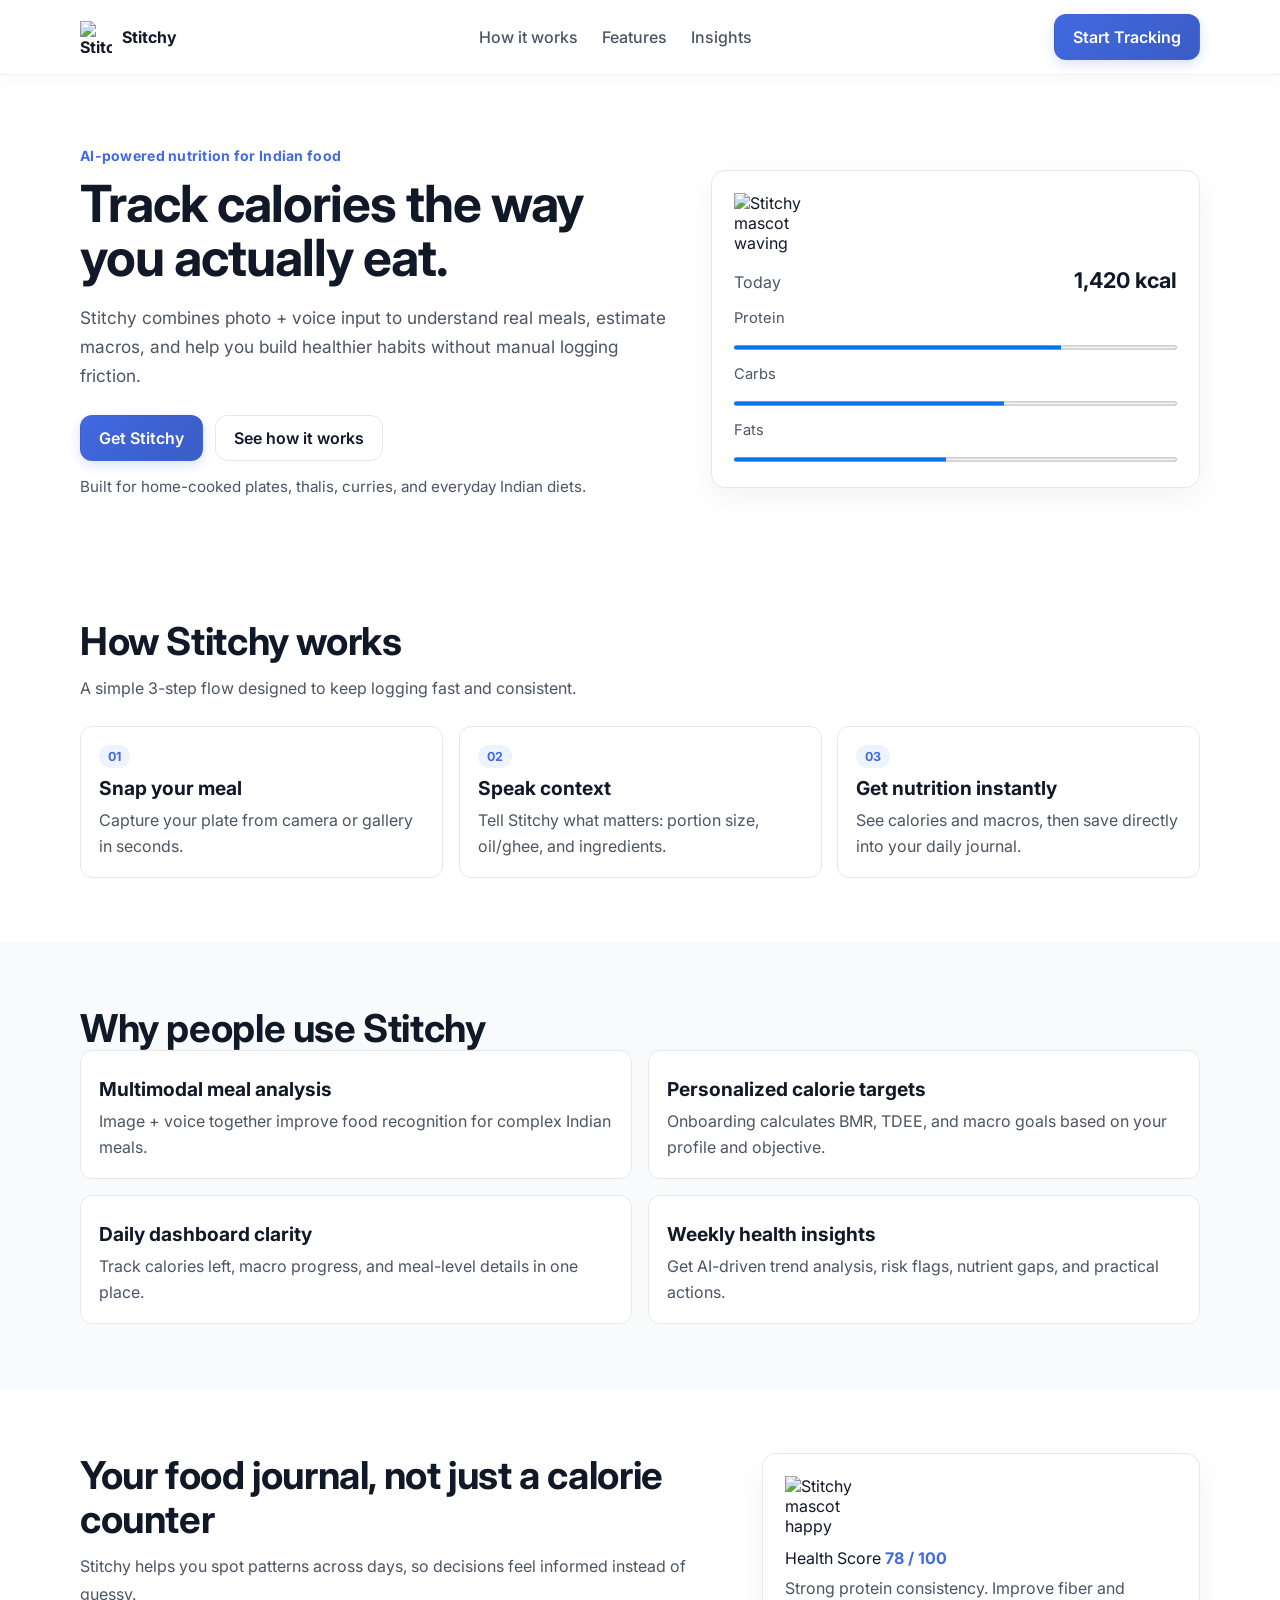
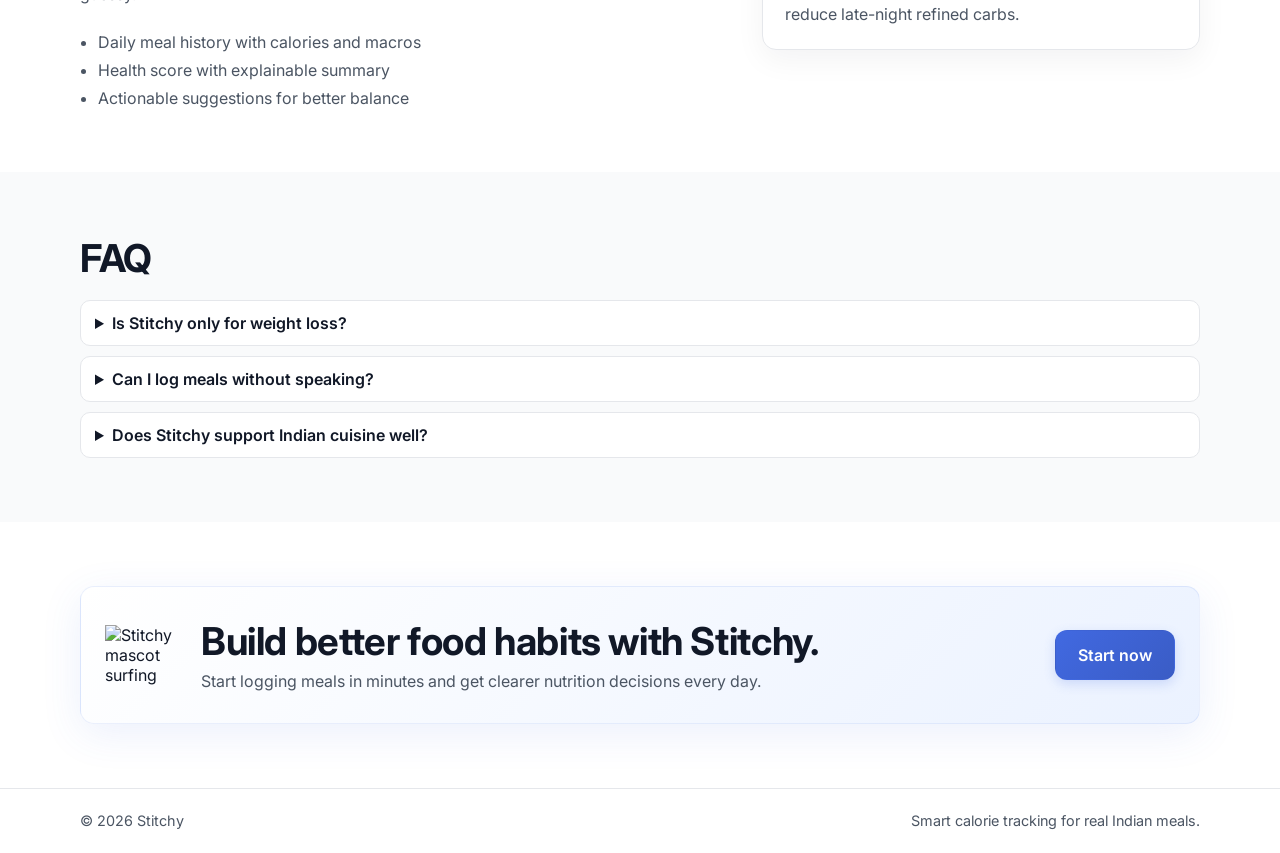
==== index.html @ 52e30eef "Landing page: initial stage" ====
<!doctype html>
<html lang="en">

<head>
  <meta charset="UTF-8" />
  <meta name="viewport" content="width=device-width, initial-scale=1.0" />
  <title>Stitchy — Smart Indian Calorie Tracker</title>
  <meta name="description"
    content="Stitchy helps you track Indian meals with AI. Snap, speak, and get instant nutrition insights with a friendly daily journal." />
  <link rel="preconnect" href="https://fonts.googleapis.com" />
  <link rel="preconnect" href="https://fonts.gstatic.com" crossorigin />
  <link href="https://fonts.googleapis.com/css2?family=Inter:wght@400;500;600;700;800&display=swap" rel="stylesheet" />
  <link rel="stylesheet" href="./styles.css" />
</head>

<body>
  <header class="site-header">
    <div class="container nav">
      <a class="brand" href="#top">
        <img src="../public/mascots/logo.svg" alt="Stitchy logo" />
        <span>Stitchy</span>
      </a>
      <nav class="nav-links">
        <a href="#how">How it works</a>
        <a href="#features">Features</a>
        <a href="#insights">Insights</a>
      </nav>
      <div class="header-actions">
        <a class="btn btn-primary header-btn" href="#cta">Start Tracking</a>
        <button class="menu-toggle" aria-label="Toggle navigation">
          <svg width="24" height="24" viewBox="0 0 24 24" fill="none" stroke="currentColor" stroke-width="2"
            stroke-linecap="round" stroke-linejoin="round">
            <line x1="3" y1="12" x2="21" y2="12"></line>
            <line x1="3" y1="6" x2="21" y2="6"></line>
            <line x1="3" y1="18" x2="21" y2="18"></line>
          </svg>
        </button>
      </div>
    </div>
  </header>

  <main id="top">
    <section class="hero reveal-on-scroll">
      <div class="container hero-grid">
        <div class="hero-copy">
          <p class="kicker">AI-powered nutrition for Indian food</p>
          <h1>Track calories the way you actually eat.</h1>
          <p class="hero-text">
            Stitchy combines photo + voice input to understand real meals, estimate macros, and help you build healthier
            habits without manual logging friction.
          </p>
          <div class="hero-actions">
            <a class="btn btn-primary" href="#cta">Get Stitchy</a>
            <a class="btn btn-secondary" href="#how">See how it works</a>
          </div>
          <p class="hero-subtext">Built for home-cooked plates, thalis, curries, and everyday Indian diets.</p>
        </div>
        <div class="hero-card">
          <img src="../public/mascots/waving.svg" alt="Stitchy mascot waving" class="mascot float-anim" />
          <div class="stat">
            <span>Today</span>
            <strong>1,420 kcal</strong>
          </div>
          <div class="bars">
            <div><label>Protein</label><progress value="74" max="100"></progress></div>
            <div><label>Carbs</label><progress value="61" max="100"></progress></div>
            <div><label>Fats</label><progress value="48" max="100"></progress></div>
          </div>
        </div>
      </div>
    </section>

    <section id="how" class="section reveal-on-scroll">
      <div class="container">
        <h2>How Stitchy works</h2>
        <p class="section-lead">A simple 3-step flow designed to keep logging fast and consistent.</p>
        <div class="grid-3">
          <article class="card reveal-on-scroll" style="transition-delay: 0.1s">
            <span class="step">01</span>
            <h3>Snap your meal</h3>
            <p>Capture your plate from camera or gallery in seconds.</p>
          </article>
          <article class="card reveal-on-scroll" style="transition-delay: 0.2s">
            <span class="step">02</span>
            <h3>Speak context</h3>
            <p>Tell Stitchy what matters: portion size, oil/ghee, and ingredients.</p>
          </article>
          <article class="card reveal-on-scroll" style="transition-delay: 0.3s">
            <span class="step">03</span>
            <h3>Get nutrition instantly</h3>
            <p>See calories and macros, then save directly into your daily journal.</p>
          </article>
        </div>
      </div>
    </section>

    <section id="features" class="section alt reveal-on-scroll">
      <div class="container">
        <h2>Why people use Stitchy</h2>
        <div class="feature-grid">
          <article class="feature reveal-on-scroll" style="transition-delay: 0.1s">
            <h3>Multimodal meal analysis</h3>
            <p>Image + voice together improve food recognition for complex Indian meals.</p>
          </article>
          <article class="feature reveal-on-scroll" style="transition-delay: 0.2s">
            <h3>Personalized calorie targets</h3>
            <p>Onboarding calculates BMR, TDEE, and macro goals based on your profile and objective.</p>
          </article>
          <article class="feature reveal-on-scroll" style="transition-delay: 0.3s">
            <h3>Daily dashboard clarity</h3>
            <p>Track calories left, macro progress, and meal-level details in one place.</p>
          </article>
          <article class="feature reveal-on-scroll" style="transition-delay: 0.4s">
            <h3>Weekly health insights</h3>
            <p>Get AI-driven trend analysis, risk flags, nutrient gaps, and practical actions.</p>
          </article>
        </div>
      </div>
    </section>

    <section id="insights" class="section reveal-on-scroll">
      <div class="container insight-wrap">
        <div>
          <h2>Your food journal, not just a calorie counter</h2>
          <p class="section-lead">
            Stitchy helps you spot patterns across days, so decisions feel informed instead of guessy.
          </p>
          <ul class="bullet-list">
            <li>Daily meal history with calories and macros</li>
            <li>Health score with explainable summary</li>
            <li>Actionable suggestions for better balance</li>
          </ul>
        </div>
        <div class="insight-card reveal-on-scroll" style="transition-delay: 0.2s">
          <img src="../public/mascots/happy.svg" alt="Stitchy mascot happy" class="float-anim" />
          <p class="score">Health Score <strong>78 / 100</strong></p>
          <p class="small">Strong protein consistency. Improve fiber and reduce late-night refined carbs.</p>
        </div>
      </div>
    </section>

    <section class="section alt faq reveal-on-scroll">
      <div class="container">
        <h2>FAQ</h2>
        <div class="faq-list">
          <details>
            <summary>Is Stitchy only for weight loss?</summary>
            <p>No. Stitchy supports lose, maintain, and gain goals with profile-based calorie and macro targets.</p>
          </details>
          <details>
            <summary>Can I log meals without speaking?</summary>
            <p>Yes. You can scan with image only, though voice context can improve estimate quality.</p>
          </details>
          <details>
            <summary>Does Stitchy support Indian cuisine well?</summary>
            <p>Yes. The nutrition analysis flow is optimized for Indian dishes, portions, and cooking context.</p>
          </details>
        </div>
      </div>
    </section>

    <section id="cta" class="section cta reveal-on-scroll">
      <div class="container cta-box">
        <img src="../public/mascots/surfing.svg" alt="Stitchy mascot surfing" class="float-anim" />
        <div>
          <h2>Build better food habits with Stitchy.</h2>
          <p>Start logging meals in minutes and get clearer nutrition decisions every day.</p>
        </div>
        <a class="btn btn-primary btn-lg" href="#">Start now</a>
      </div>
    </section>
  </main>

  <footer class="site-footer">
    <div class="container footer-row">
      <p>© <span id="year"></span> Stitchy</p>
      <p>Smart calorie tracking for real Indian meals.</p>
    </div>
  </footer>

  <script src="./script.js"></script>
</body>

</html>
---- styles.css ----
:root {
  --bg: #ffffff;
  --text: #111827;
  --text-muted: #4b5563;
  --border: #e5e7eb;
  --surface: #f9fafb;
  --accent: #4169e1;
  --accent-2: #7eb6e8;
  --radius: 14px;
  --shadow: 0 10px 30px rgba(17, 24, 39, 0.05);
  --shadow-hover: 0 20px 40px rgba(17, 24, 39, 0.12);
}

html {
  scroll-behavior: smooth;
}

* {
  box-sizing: border-box;
}

html,
body {
  margin: 0;
  padding: 0;
  font-family: "Inter", sans-serif;
  background: var(--bg);
  color: var(--text);
}

img {
  max-width: 100%;
  display: block;
}

a {
  color: inherit;
}

.container {
  width: min(1120px, 92vw);
  margin: 0 auto;
}

.site-header {
  position: sticky;
  top: 0;
  z-index: 10;
  background: rgba(255, 255, 255, 0.85);
  border-bottom: 1px solid rgba(229, 231, 235, 0.5);
  backdrop-filter: blur(12px);
  -webkit-backdrop-filter: blur(12px);
  box-shadow: 0 4px 20px rgba(0, 0, 0, 0.03);
}

.nav {
  min-height: 74px;
  display: flex;
  align-items: center;
  justify-content: space-between;
  gap: 20px;
}

.brand {
  display: inline-flex;
  align-items: center;
  gap: 10px;
  font-weight: 700;
  text-decoration: none;
}

.brand img {
  width: 32px;
  height: 32px;
}

.nav-links {
  display: flex;
  gap: 24px;
}

.header-actions {
  display: flex;
  align-items: center;
  gap: 12px;
}

.menu-toggle {
  display: none;
  background: none;
  border: none;
  cursor: pointer;
  color: var(--text);
  padding: 8px;
}

.nav-links a {
  text-decoration: none;
  color: var(--text-muted);
  font-weight: 500;
  transition: color 0.2s ease;
  position: relative;
}

.nav-links a::after {
  content: '';
  position: absolute;
  width: 0;
  height: 2px;
  bottom: -4px;
  left: 0;
  background-color: var(--accent);
  transition: width 0.3s ease;
}

.nav-links a:hover {
  color: var(--accent);
}

.nav-links a:hover::after {
  width: 100%;
}

.btn {
  border: 1px solid transparent;
  border-radius: 12px;
  text-decoration: none;
  font-weight: 600;
  display: inline-flex;
  align-items: center;
  justify-content: center;
  gap: 8px;
  transition: all 0.3s cubic-bezier(0.4, 0, 0.2, 1);
}

.btn:hover {
  transform: translateY(-2px) scale(1.02);
}

.btn:active {
  transform: translateY(0) scale(0.98);
}

.btn-primary {
  background: linear-gradient(135deg, #4169e1 0%, #3a5cc5 100%);
  color: #fff;
  padding: 12px 18px;
  box-shadow: 0 4px 12px rgba(65, 105, 225, 0.2);
}

.btn-primary:hover {
  box-shadow: 0 8px 20px rgba(65, 105, 225, 0.4);
}

.btn-secondary {
  border-color: var(--border);
  color: var(--text);
  padding: 12px 18px;
  background: #fff;
}

.btn-secondary:hover {
  border-color: var(--accent-2);
  color: var(--accent);
  box-shadow: 0 4px 12px rgba(0, 0, 0, 0.05);
}

.btn-lg {
  padding: 14px 22px;
}

.hero {
  padding: 72px 0 44px;
}

.hero-grid {
  display: grid;
  grid-template-columns: 1.1fr 0.9fr;
  gap: 34px;
  align-items: center;
}

.kicker {
  margin: 0 0 12px;
  color: var(--accent);
  font-weight: 700;
  letter-spacing: 0.02em;
  font-size: 14px;
}

h1 {
  margin: 0;
  font-size: clamp(2.2rem, 4vw, 3.8rem);
  line-height: 1.06;
  letter-spacing: -0.02em;
}

.hero-text {
  font-size: 1.08rem;
  line-height: 1.7;
  color: var(--text-muted);
  margin: 18px 0 24px;
  max-width: 62ch;
}

.hero-actions {
  display: flex;
  flex-wrap: wrap;
  gap: 12px;
}

.hero-subtext {
  margin-top: 16px;
  color: var(--text-muted);
  font-size: 0.95rem;
}

.hero-card,
.insight-card {
  border: 1px solid var(--border);
  border-radius: var(--radius);
  padding: 22px;
  box-shadow: var(--shadow);
  background: #fff;
  transition: transform 0.4s cubic-bezier(0.16, 1, 0.3, 1), box-shadow 0.4s cubic-bezier(0.16, 1, 0.3, 1);
}

.hero-card:hover,
.insight-card:hover {
  transform: translateY(-6px);
  box-shadow: var(--shadow-hover);
}

.hero-card .mascot {
  width: 88px;
  margin-bottom: 14px;
}

.stat {
  display: flex;
  align-items: baseline;
  justify-content: space-between;
  margin-bottom: 16px;
}

.stat span {
  color: var(--text-muted);
}

.stat strong {
  font-size: 1.35rem;
}

.bars {
  display: grid;
  gap: 12px;
}

.bars label {
  display: block;
  margin-bottom: 6px;
  font-size: 0.92rem;
  color: var(--text-muted);
}

progress {
  width: 100%;
  height: 9px;
}

.section {
  padding: 64px 0;
}

.alt {
  background: var(--surface);
}

h2 {
  margin: 0;
  font-size: clamp(1.7rem, 3vw, 2.6rem);
  line-height: 1.15;
  letter-spacing: -0.01em;
}

h3 {
  margin-top: 8px;
  margin-bottom: 8px;
  font-size: 1.2rem;
}

.section-lead {
  color: var(--text-muted);
  margin-top: 12px;
  margin-bottom: 24px;
  max-width: 65ch;
  line-height: 1.7;
}

.grid-3,
.feature-grid {
  display: grid;
  grid-template-columns: repeat(3, minmax(0, 1fr));
  gap: 16px;
}

.card,
.feature {
  background: #fff;
  border: 1px solid var(--border);
  border-radius: 12px;
  padding: 18px;
  transition: transform 0.4s cubic-bezier(0.16, 1, 0.3, 1), box-shadow 0.4s cubic-bezier(0.16, 1, 0.3, 1);
}

.card:hover,
.feature:hover {
  transform: translateY(-6px);
  box-shadow: var(--shadow-hover);
  border-color: rgba(65, 105, 225, 0.2);
}

.step {
  display: inline-flex;
  font-size: 0.78rem;
  font-weight: 700;
  color: var(--accent);
  background: #eef4ff;
  border-radius: 999px;
  padding: 4px 9px;
}

.card p,
.feature p {
  margin: 0;
  color: var(--text-muted);
  line-height: 1.6;
}

.feature-grid {
  grid-template-columns: repeat(2, minmax(0, 1fr));
}

.insight-wrap {
  display: grid;
  grid-template-columns: 1.2fr 0.8fr;
  gap: 24px;
  align-items: start;
}

.bullet-list {
  margin: 0;
  padding-left: 18px;
  display: grid;
  gap: 8px;
  color: var(--text-muted);
}

.insight-card img {
  width: 84px;
}

.score {
  font-size: 1rem;
  margin: 12px 0 8px;
}

.score strong {
  color: var(--accent);
}

.small {
  color: var(--text-muted);
  line-height: 1.6;
  margin: 0;
}

.faq-list {
  margin-top: 20px;
  display: grid;
  gap: 10px;
}

details {
  border: 1px solid var(--border);
  border-radius: 10px;
  background: #fff;
  padding: 12px 14px;
}

summary {
  cursor: pointer;
  font-weight: 600;
}

details p {
  color: var(--text-muted);
  margin: 10px 0 4px;
}

.cta-box {
  border: 1px solid rgba(65, 105, 225, 0.1);
  border-radius: var(--radius);
  background: linear-gradient(135deg, #ffffff 0%, #ebf2ff 100%);
  display: grid;
  grid-template-columns: auto 1fr auto;
  align-items: center;
  gap: 20px;
  padding: 32px 24px;
  box-shadow: 0 10px 40px rgba(65, 105, 225, 0.1);
}

.cta-box img {
  width: 76px;
}

.cta-box p {
  color: var(--text-muted);
  margin-top: 8px;
  margin-bottom: 0;
}

.site-footer {
  border-top: 1px solid var(--border);
}

.footer-row {
  min-height: 64px;
  display: flex;
  justify-content: space-between;
  align-items: center;
  gap: 10px;
  color: var(--text-muted);
  font-size: 0.9rem;
}

@media (max-width: 940px) {

  .hero-grid,
  .insight-wrap,
  .cta-box {
    grid-template-columns: 1fr;
  }

  .feature-grid,
  .grid-3 {
    grid-template-columns: 1fr;
  }

  .nav-links {
    display: none;
  }
}

/* --- ANIMATIONS AND REVEALS --- */

.reveal-on-scroll {
  opacity: 0;
  transform: translateY(30px);
  transition: opacity 0.8s cubic-bezier(0.16, 1, 0.3, 1), transform 0.8s cubic-bezier(0.16, 1, 0.3, 1);
  will-change: opacity, transform;
}

.reveal-on-scroll.animate {
  opacity: 1;
  transform: translateY(0);
}

.float-anim {
  animation: float 4s ease-in-out infinite;
}

@keyframes float {
  0% {
    transform: translateY(0px);
  }

  50% {
    transform: translateY(-10px);
  }

  100% {
    transform: translateY(0px);
  }
}

/* Progress bar animation fallback if not using JS */
progress {
  transition: width 1s ease-in-out;
}
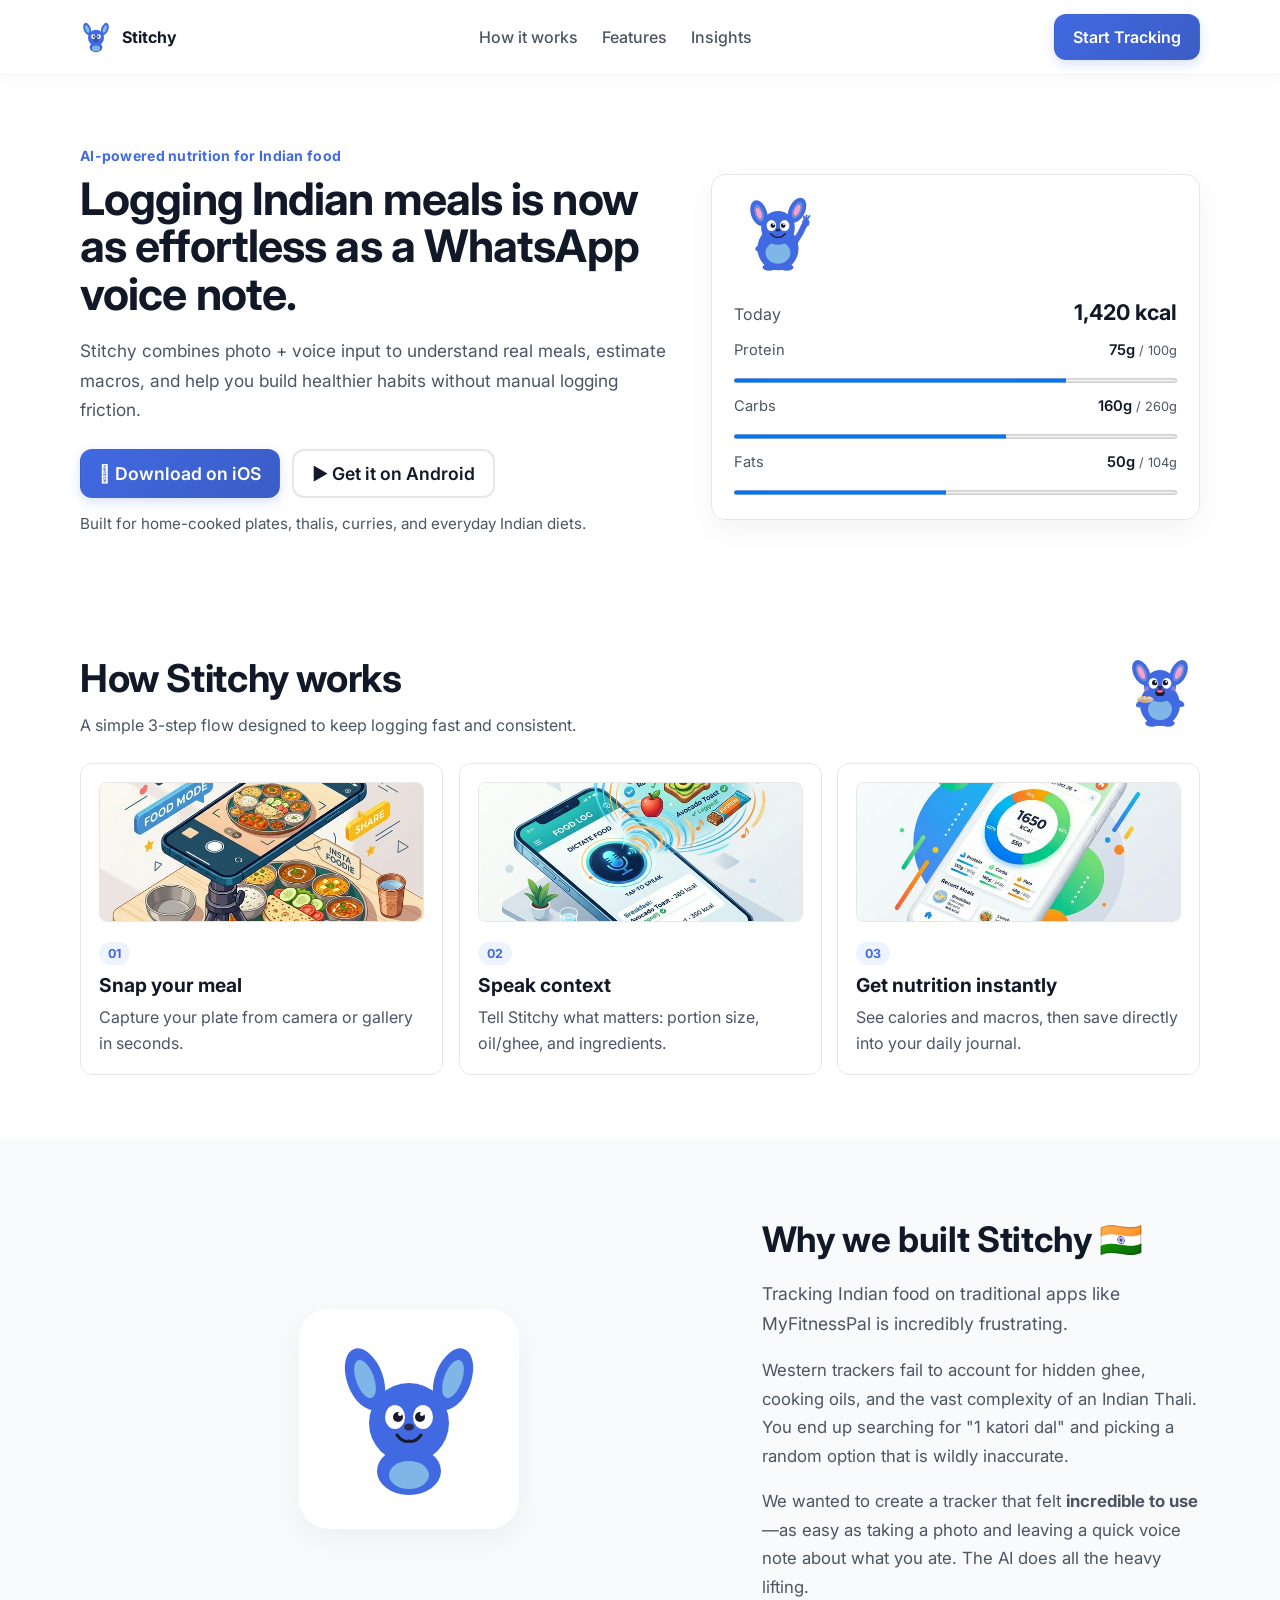
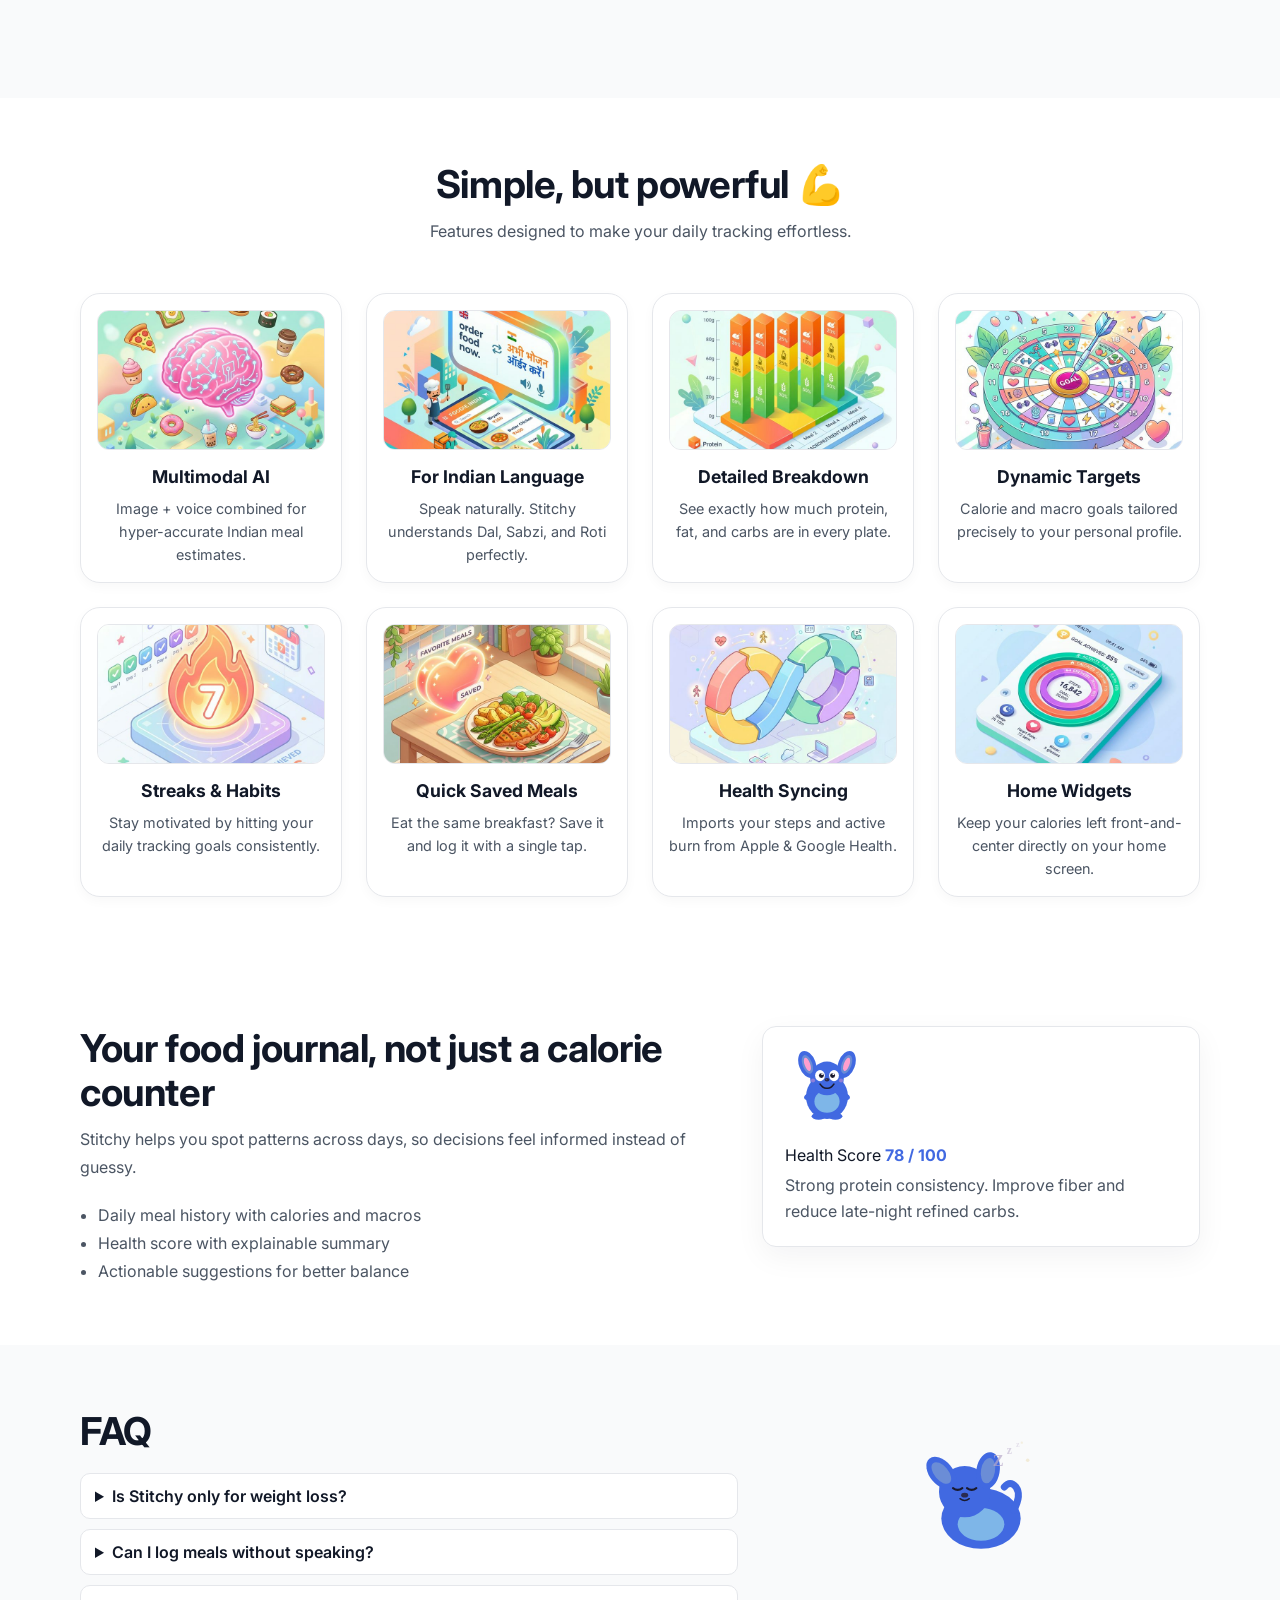
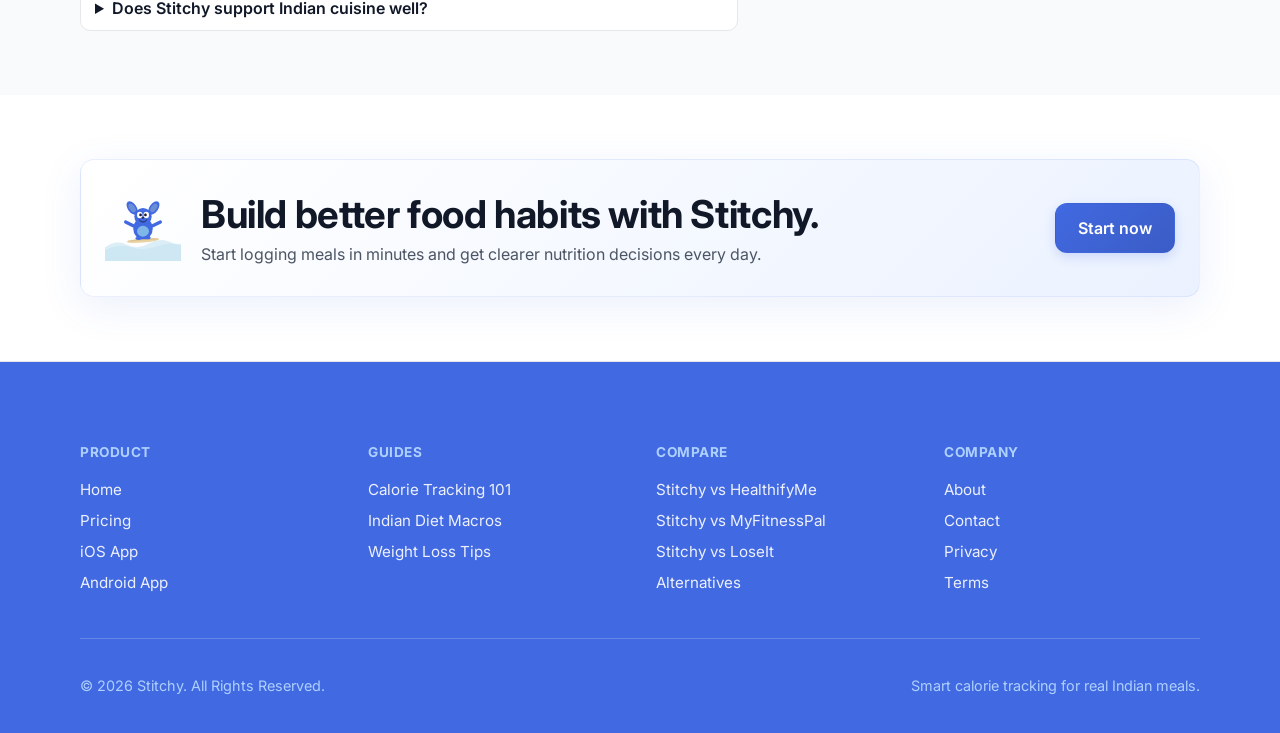
==== commit aae60a27: "chiore: updating the designs" ====
--- a/index.html
+++ b/index.html
@@ -5,6 +5,7 @@
   <meta charset="UTF-8" />
   <meta name="viewport" content="width=device-width, initial-scale=1.0" />
   <title>Stitchy — Smart Indian Calorie Tracker</title>
+  <link rel="icon" href="./mascots/logo.svg" type="image/svg+xml" />
   <meta name="description"
     content="Stitchy helps you track Indian meals with AI. Snap, speak, and get instant nutrition insights with a friendly daily journal." />
   <link rel="preconnect" href="https://fonts.googleapis.com" />
@@ -17,7 +18,7 @@
   <header class="site-header">
     <div class="container nav">
       <a class="brand" href="#top">
-        <img src="../public/mascots/logo.svg" alt="Stitchy logo" />
+        <img src="./mascots/logo.svg" alt="Stitchy logo" />
         <span>Stitchy</span>
       </a>
       <nav class="nav-links">
@@ -44,27 +45,50 @@
       <div class="container hero-grid">
         <div class="hero-copy">
           <p class="kicker">AI-powered nutrition for Indian food</p>
-          <h1>Track calories the way you actually eat.</h1>
+          <h1 style="font-size: clamp(2rem, 3.5vw, 3.2rem);">Logging Indian meals is now as effortless as a WhatsApp
+            voice note.</h1>
           <p class="hero-text">
             Stitchy combines photo + voice input to understand real meals, estimate macros, and help you build healthier
             habits without manual logging friction.
           </p>
           <div class="hero-actions">
-            <a class="btn btn-primary" href="#cta">Get Stitchy</a>
-            <a class="btn btn-secondary" href="#how">See how it works</a>
+            <a class="btn btn-primary" href="#cta" style="font-size:1.1rem;"> Download on iOS</a>
+            <a class="btn btn-secondary" href="#cta" style="font-size:1.1rem; border:2px solid var(--border);">▶ Get it
+              on Android</a>
           </div>
           <p class="hero-subtext">Built for home-cooked plates, thalis, curries, and everyday Indian diets.</p>
         </div>
         <div class="hero-card">
-          <img src="../public/mascots/waving.svg" alt="Stitchy mascot waving" class="mascot float-anim" />
+          <img src="./mascots/waving.svg" alt="Stitchy mascot waving" class="mascot float-anim" />
           <div class="stat">
             <span>Today</span>
             <strong>1,420 kcal</strong>
           </div>
           <div class="bars">
-            <div><label>Protein</label><progress value="74" max="100"></progress></div>
-            <div><label>Carbs</label><progress value="61" max="100"></progress></div>
-            <div><label>Fats</label><progress value="48" max="100"></progress></div>
+            <div>
+              <div style="display: flex; justify-content: space-between; align-items: center; margin-bottom: 6px;">
+                <label style="margin: 0;">Protein</label>
+                <div style="font-size: 0.92rem; font-weight: 600; color: var(--text);">75g <span
+                    style="font-weight: 400; color: var(--text-muted); font-size: 0.8rem;">/ 100g</span></div>
+              </div>
+              <progress value="75" max="100"></progress>
+            </div>
+            <div>
+              <div style="display: flex; justify-content: space-between; align-items: center; margin-bottom: 6px;">
+                <label style="margin: 0;">Carbs</label>
+                <div style="font-size: 0.92rem; font-weight: 600; color: var(--text);">160g <span
+                    style="font-weight: 400; color: var(--text-muted); font-size: 0.8rem;">/ 260g</span></div>
+              </div>
+              <progress value="160" max="260"></progress>
+            </div>
+            <div>
+              <div style="display: flex; justify-content: space-between; align-items: center; margin-bottom: 6px;">
+                <label style="margin: 0;">Fats</label>
+                <div style="font-size: 0.92rem; font-weight: 600; color: var(--text);">50g <span
+                    style="font-weight: 400; color: var(--text-muted); font-size: 0.8rem;">/ 104g</span></div>
+              </div>
+              <progress value="50" max="104"></progress>
+            </div>
           </div>
         </div>
       </div>
@@ -72,20 +96,33 @@
 
     <section id="how" class="section reveal-on-scroll">
       <div class="container">
-        <h2>How Stitchy works</h2>
-        <p class="section-lead">A simple 3-step flow designed to keep logging fast and consistent.</p>
+        <div
+          style="display: flex; align-items: center; justify-content: space-between; flex-wrap: wrap; gap: 20px; margin-bottom: 24px;">
+          <div>
+            <h2>How Stitchy works</h2>
+            <p class="section-lead" style="margin-bottom: 0;">A simple 3-step flow designed to keep logging fast and
+              consistent.</p>
+          </div>
+          <img src="./mascots/eating.svg" alt="Stitchy mascot eating" class="float-anim" style="width: 80px;" />
+        </div>
         <div class="grid-3">
           <article class="card reveal-on-scroll" style="transition-delay: 0.1s">
+            <img src="./mascots/step1.png" alt="Snap your meal mockup"
+              style="width: 100%; height: 140px; object-fit: cover; border-radius: 8px; margin-bottom: 20px; border: 1px solid var(--border);" />
             <span class="step">01</span>
             <h3>Snap your meal</h3>
             <p>Capture your plate from camera or gallery in seconds.</p>
           </article>
           <article class="card reveal-on-scroll" style="transition-delay: 0.2s">
+            <img src="./mascots/step2.png" alt="Speak context mockup"
+              style="width: 100%; height: 140px; object-fit: cover; border-radius: 8px; margin-bottom: 20px; border: 1px solid var(--border);" />
             <span class="step">02</span>
             <h3>Speak context</h3>
             <p>Tell Stitchy what matters: portion size, oil/ghee, and ingredients.</p>
           </article>
           <article class="card reveal-on-scroll" style="transition-delay: 0.3s">
+            <img src="./mascots/step3.png" alt="Get nutrition instantly mockup"
+              style="width: 100%; height: 140px; object-fit: cover; border-radius: 8px; margin-bottom: 20px; border: 1px solid var(--border);" />
             <span class="step">03</span>
             <h3>Get nutrition instantly</h3>
             <p>See calories and macros, then save directly into your daily journal.</p>
@@ -94,25 +131,92 @@
       </div>
     </section>
 
-    <section id="features" class="section alt reveal-on-scroll">
+    <section class="section founder-story reveal-on-scroll alt">
+      <div class="container insight-wrap" style="align-items: center;">
+        <div class="founder-images" style="display:flex; justify-content:center;">
+          <img src="./mascots/logo.svg" alt="Stitchy mascot" class="round-img float-anim"
+            style="background:#fff; padding:30px; border-radius:30px; box-shadow:var(--shadow); width: 220px;" />
+        </div>
+        <div>
+          <h2 style="font-size: 2.2rem; margin-bottom: 20px;">Why we built Stitchy 🇮🇳</h2>
+          <p style="color: var(--text-muted); line-height: 1.7; font-size: 1.1rem; margin-bottom: 16px;">
+            Tracking Indian food on traditional apps like MyFitnessPal is incredibly frustrating.
+          </p>
+          <p style="color: var(--text-muted); line-height: 1.7; font-size: 1.05rem; margin-bottom: 16px;">
+            Western trackers fail to account for hidden ghee, cooking oils, and the vast complexity of an Indian Thali.
+            You end up searching for "1 katori dal" and picking a random option that is wildly inaccurate.
+          </p>
+          <p style="color: var(--text-muted); line-height: 1.7; font-size: 1.05rem;">
+            We wanted to create a tracker that felt <strong>incredible to use</strong>—as easy as taking a photo and
+            leaving a quick voice note about what you ate. The AI does all the heavy lifting.
+          </p>
+        </div>
+      </div>
+    </section>
+
+    <section id="features" class="section reveal-on-scroll">
       <div class="container">
-        <h2>Why people use Stitchy</h2>
-        <div class="feature-grid">
-          <article class="feature reveal-on-scroll" style="transition-delay: 0.1s">
-            <h3>Multimodal meal analysis</h3>
-            <p>Image + voice together improve food recognition for complex Indian meals.</p>
-          </article>
-          <article class="feature reveal-on-scroll" style="transition-delay: 0.2s">
-            <h3>Personalized calorie targets</h3>
-            <p>Onboarding calculates BMR, TDEE, and macro goals based on your profile and objective.</p>
-          </article>
-          <article class="feature reveal-on-scroll" style="transition-delay: 0.3s">
-            <h3>Daily dashboard clarity</h3>
-            <p>Track calories left, macro progress, and meal-level details in one place.</p>
-          </article>
-          <article class="feature reveal-on-scroll" style="transition-delay: 0.4s">
-            <h3>Weekly health insights</h3>
-            <p>Get AI-driven trend analysis, risk flags, nutrient gaps, and practical actions.</p>
+        <div style="text-align: center; margin-bottom: 48px;">
+          <h2>Simple, but powerful 💪</h2>
+          <p class="section-lead" style="margin: 12px auto 0;">Features designed to make your daily tracking effortless.
+          </p>
+        </div>
+        <div class="feature-grid enhanced-grid">
+          <article class="feature-card reveal-on-scroll">
+            <img src="./mascots/feature_ai.png"
+              style="width: 100%; height: 140px; object-fit: cover; border-radius: 12px; margin-bottom: 16px; border: 1px solid var(--border);"
+              alt="Multimodal AI icon" />
+            <h3>Multimodal AI</h3>
+            <p>Image + voice combined for hyper-accurate Indian meal estimates.</p>
+          </article>
+          <article class="feature-card reveal-on-scroll" style="transition-delay: 0.1s">
+            <img src="./mascots/feature_lang.png"
+              style="width: 100%; height: 140px; object-fit: cover; border-radius: 12px; margin-bottom: 16px; border: 1px solid var(--border);"
+              alt="Language icon" />
+            <h3>For Indian Language</h3>
+            <p>Speak naturally. Stitchy understands Dal, Sabzi, and Roti perfectly.</p>
+          </article>
+          <article class="feature-card reveal-on-scroll" style="transition-delay: 0.2s">
+            <img src="./mascots/feature_macros.png"
+              style="width: 100%; height: 140px; object-fit: cover; border-radius: 12px; margin-bottom: 16px; border: 1px solid var(--border);"
+              alt="Macros chart icon" />
+            <h3>Detailed Breakdown</h3>
+            <p>See exactly how much protein, fat, and carbs are in every plate.</p>
+          </article>
+          <article class="feature-card reveal-on-scroll" style="transition-delay: 0.3s">
+            <img src="./mascots/feature_targets.png"
+              style="width: 100%; height: 140px; object-fit: cover; border-radius: 12px; margin-bottom: 16px; border: 1px solid var(--border);"
+              alt="Targets dartboard icon" />
+            <h3>Dynamic Targets</h3>
+            <p>Calorie and macro goals tailored precisely to your personal profile.</p>
+          </article>
+          <article class="feature-card reveal-on-scroll">
+            <img src="./mascots/feature_streak.png"
+              style="width: 100%; height: 140px; object-fit: cover; border-radius: 12px; margin-bottom: 16px; border: 1px solid var(--border);"
+              alt="Streaks flame icon" />
+            <h3>Streaks & Habits</h3>
+            <p>Stay motivated by hitting your daily tracking goals consistently.</p>
+          </article>
+          <article class="feature-card reveal-on-scroll" style="transition-delay: 0.1s">
+            <img src="./mascots/feature_save.png"
+              style="width: 100%; height: 140px; object-fit: cover; border-radius: 12px; margin-bottom: 16px; border: 1px solid var(--border);"
+              alt="Save heart icon" />
+            <h3>Quick Saved Meals</h3>
+            <p>Eat the same breakfast? Save it and log it with a single tap.</p>
+          </article>
+          <article class="feature-card reveal-on-scroll" style="transition-delay: 0.2s">
+            <img src="./mascots/feature_sync.png"
+              style="width: 100%; height: 140px; object-fit: cover; border-radius: 12px; margin-bottom: 16px; border: 1px solid var(--border);"
+              alt="Sync chain icon" />
+            <h3>Health Syncing</h3>
+            <p>Imports your steps and active burn from Apple & Google Health.</p>
+          </article>
+          <article class="feature-card reveal-on-scroll" style="transition-delay: 0.3s">
+            <img src="./mascots/feature_widget.png"
+              style="width: 100%; height: 140px; object-fit: cover; border-radius: 12px; margin-bottom: 16px; border: 1px solid var(--border);"
+              alt="Widget icon" />
+            <h3>Home Widgets</h3>
+            <p>Keep your calories left front-and-center directly on your home screen.</p>
           </article>
         </div>
       </div>
@@ -132,7 +236,7 @@
           </ul>
         </div>
         <div class="insight-card reveal-on-scroll" style="transition-delay: 0.2s">
-          <img src="../public/mascots/happy.svg" alt="Stitchy mascot happy" class="float-anim" />
+          <img src="./mascots/happy.svg" alt="Stitchy mascot happy" class="float-anim" />
           <p class="score">Health Score <strong>78 / 100</strong></p>
           <p class="small">Strong protein consistency. Improve fiber and reduce late-night refined carbs.</p>
         </div>
@@ -140,28 +244,34 @@
     </section>
 
     <section class="section alt faq reveal-on-scroll">
-      <div class="container">
-        <h2>FAQ</h2>
-        <div class="faq-list">
-          <details>
-            <summary>Is Stitchy only for weight loss?</summary>
-            <p>No. Stitchy supports lose, maintain, and gain goals with profile-based calorie and macro targets.</p>
-          </details>
-          <details>
-            <summary>Can I log meals without speaking?</summary>
-            <p>Yes. You can scan with image only, though voice context can improve estimate quality.</p>
-          </details>
-          <details>
-            <summary>Does Stitchy support Indian cuisine well?</summary>
-            <p>Yes. The nutrition analysis flow is optimized for Indian dishes, portions, and cooking context.</p>
-          </details>
+      <div class="container insight-wrap">
+        <div>
+          <h2>FAQ</h2>
+          <div class="faq-list">
+            <details>
+              <summary>Is Stitchy only for weight loss?</summary>
+              <p>No. Stitchy supports lose, maintain, and gain goals with profile-based calorie and macro targets.</p>
+            </details>
+            <details>
+              <summary>Can I log meals without speaking?</summary>
+              <p>Yes. You can scan with image only, though voice context can improve estimate quality.</p>
+            </details>
+            <details>
+              <summary>Does Stitchy support Indian cuisine well?</summary>
+              <p>Yes. The nutrition analysis flow is optimized for Indian dishes, portions, and cooking context.</p>
+            </details>
+          </div>
+        </div>
+        <div class="insight-card reveal-on-scroll"
+          style="transition-delay: 0.2s; display: flex; justify-content: center; align-items: center; background: transparent; border: none; box-shadow: none;">
+          <img src="./mascots/sleeping.svg" alt="Stitchy mascot sleeping" class="float-anim" style="width: 140px;" />
         </div>
       </div>
     </section>
 
     <section id="cta" class="section cta reveal-on-scroll">
       <div class="container cta-box">
-        <img src="../public/mascots/surfing.svg" alt="Stitchy mascot surfing" class="float-anim" />
+        <img src="./mascots/surfing.svg" alt="Stitchy mascot surfing" class="float-anim" />
         <div>
           <h2>Build better food habits with Stitchy.</h2>
           <p>Start logging meals in minutes and get clearer nutrition decisions every day.</p>
@@ -171,10 +281,88 @@
     </section>
   </main>
 
-  <footer class="site-footer">
-    <div class="container footer-row">
-      <p>© <span id="year"></span> Stitchy</p>
-      <p>Smart calorie tracking for real Indian meals.</p>
+  <footer class="site-footer" style="background: #4169e1; color: white;">
+    <div class="container">
+      <div class="footer-grid"
+        style="display: grid; grid-template-columns: repeat(auto-fit, minmax(200px, 1fr)); gap: 32px; padding: 64px 0 24px;">
+        <div class="col">
+          <h4 style="color: #aed0ff; font-size: 0.85rem; margin-bottom: 20px; letter-spacing: 0.5px;">PRODUCT</h4>
+          <a href="#"
+            style="display: block; color: white; text-decoration: none; margin-bottom: 12px; font-size: 0.95rem; opacity: 0.9;"
+            onmouseover="this.style.opacity='1'; this.style.textDecoration='underline'"
+            onmouseout="this.style.opacity='0.9'; this.style.textDecoration='none'">Home</a>
+          <a href="#"
+            style="display: block; color: white; text-decoration: none; margin-bottom: 12px; font-size: 0.95rem; opacity: 0.9;"
+            onmouseover="this.style.opacity='1'; this.style.textDecoration='underline'"
+            onmouseout="this.style.opacity='0.9'; this.style.textDecoration='none'">Pricing</a>
+          <a href="#"
+            style="display: block; color: white; text-decoration: none; margin-bottom: 12px; font-size: 0.95rem; opacity: 0.9;"
+            onmouseover="this.style.opacity='1'; this.style.textDecoration='underline'"
+            onmouseout="this.style.opacity='0.9'; this.style.textDecoration='none'">iOS App</a>
+          <a href="#"
+            style="display: block; color: white; text-decoration: none; margin-bottom: 12px; font-size: 0.95rem; opacity: 0.9;"
+            onmouseover="this.style.opacity='1'; this.style.textDecoration='underline'"
+            onmouseout="this.style.opacity='0.9'; this.style.textDecoration='none'">Android App</a>
+        </div>
+        <div class="col">
+          <h4 style="color: #aed0ff; font-size: 0.85rem; margin-bottom: 20px; letter-spacing: 0.5px;">GUIDES</h4>
+          <a href="#"
+            style="display: block; color: white; text-decoration: none; margin-bottom: 12px; font-size: 0.95rem; opacity: 0.9;"
+            onmouseover="this.style.opacity='1'; this.style.textDecoration='underline'"
+            onmouseout="this.style.opacity='0.9'; this.style.textDecoration='none'">Calorie Tracking 101</a>
+          <a href="#"
+            style="display: block; color: white; text-decoration: none; margin-bottom: 12px; font-size: 0.95rem; opacity: 0.9;"
+            onmouseover="this.style.opacity='1'; this.style.textDecoration='underline'"
+            onmouseout="this.style.opacity='0.9'; this.style.textDecoration='none'">Indian Diet Macros</a>
+          <a href="#"
+            style="display: block; color: white; text-decoration: none; margin-bottom: 12px; font-size: 0.95rem; opacity: 0.9;"
+            onmouseover="this.style.opacity='1'; this.style.textDecoration='underline'"
+            onmouseout="this.style.opacity='0.9'; this.style.textDecoration='none'">Weight Loss Tips</a>
+        </div>
+        <div class="col">
+          <h4 style="color: #aed0ff; font-size: 0.85rem; margin-bottom: 20px; letter-spacing: 0.5px;">COMPARE</h4>
+          <a href="#"
+            style="display: block; color: white; text-decoration: none; margin-bottom: 12px; font-size: 0.95rem; opacity: 0.9;"
+            onmouseover="this.style.opacity='1'; this.style.textDecoration='underline'"
+            onmouseout="this.style.opacity='0.9'; this.style.textDecoration='none'">Stitchy vs HealthifyMe</a>
+          <a href="#"
+            style="display: block; color: white; text-decoration: none; margin-bottom: 12px; font-size: 0.95rem; opacity: 0.9;"
+            onmouseover="this.style.opacity='1'; this.style.textDecoration='underline'"
+            onmouseout="this.style.opacity='0.9'; this.style.textDecoration='none'">Stitchy vs MyFitnessPal</a>
+          <a href="#"
+            style="display: block; color: white; text-decoration: none; margin-bottom: 12px; font-size: 0.95rem; opacity: 0.9;"
+            onmouseover="this.style.opacity='1'; this.style.textDecoration='underline'"
+            onmouseout="this.style.opacity='0.9'; this.style.textDecoration='none'">Stitchy vs LoseIt</a>
+          <a href="#"
+            style="display: block; color: white; text-decoration: none; margin-bottom: 12px; font-size: 0.95rem; opacity: 0.9;"
+            onmouseover="this.style.opacity='1'; this.style.textDecoration='underline'"
+            onmouseout="this.style.opacity='0.9'; this.style.textDecoration='none'">Alternatives</a>
+        </div>
+        <div class="col">
+          <h4 style="color: #aed0ff; font-size: 0.85rem; margin-bottom: 20px; letter-spacing: 0.5px;">COMPANY</h4>
+          <a href="#"
+            style="display: block; color: white; text-decoration: none; margin-bottom: 12px; font-size: 0.95rem; opacity: 0.9;"
+            onmouseover="this.style.opacity='1'; this.style.textDecoration='underline'"
+            onmouseout="this.style.opacity='0.9'; this.style.textDecoration='none'">About</a>
+          <a href="#"
+            style="display: block; color: white; text-decoration: none; margin-bottom: 12px; font-size: 0.95rem; opacity: 0.9;"
+            onmouseover="this.style.opacity='1'; this.style.textDecoration='underline'"
+            onmouseout="this.style.opacity='0.9'; this.style.textDecoration='none'">Contact</a>
+          <a href="#"
+            style="display: block; color: white; text-decoration: none; margin-bottom: 12px; font-size: 0.95rem; opacity: 0.9;"
+            onmouseover="this.style.opacity='1'; this.style.textDecoration='underline'"
+            onmouseout="this.style.opacity='0.9'; this.style.textDecoration='none'">Privacy</a>
+          <a href="#"
+            style="display: block; color: white; text-decoration: none; margin-bottom: 12px; font-size: 0.95rem; opacity: 0.9;"
+            onmouseover="this.style.opacity='1'; this.style.textDecoration='underline'"
+            onmouseout="this.style.opacity='0.9'; this.style.textDecoration='none'">Terms</a>
+        </div>
+      </div>
+      <div class="footer-row"
+        style="color: #aed0ff; border-top: 1px solid rgba(255,255,255,0.2); margin-top: 10px; padding-top: 24px; padding-bottom: 24px; font-size: 0.9rem;">
+        <p>© <span id="year"></span> Stitchy. All Rights Reserved.</p>
+        <p>Smart calorie tracking for real Indian meals.</p>
+      </div>
     </div>
   </footer>
 
--- a/styles.css
+++ b/styles.css
@@ -487,4 +487,88 @@
 /* Progress bar animation fallback if not using JS */
 progress {
   transition: width 1s ease-in-out;
+}
+
+/* --- APP MOCKUPS AND NEW UI COMPONENTS --- */
+
+.app-btn {
+  display: flex !important;
+  align-items: center;
+  gap: 12px !important;
+  text-align: left;
+  line-height: 1.2;
+}
+.app-btn span { font-size: 0.75rem; display: block; font-weight: 500; }
+.app-btn strong { font-size: 1.15rem; }
+
+.mockup {
+  height: 140px;
+  background: var(--surface);
+  border-radius: 8px;
+  margin-bottom: 20px;
+  border: 1px solid var(--border);
+  position: relative;
+  overflow: hidden;
+}
+.mockup-snap { background: linear-gradient(135deg, #eef4ff, #ddecff); }
+.mockup-speak { background: linear-gradient(135deg, #fff4ee, #ffe8dc); }
+.mockup-result { background: linear-gradient(135deg, #f3fffc, #d8fbf1); }
+
+.founder-story {
+  padding: 80px 0;
+}
+
+.enhanced-grid {
+  grid-template-columns: repeat(4, 1fr) !important;
+  gap: 24px;
+}
+.feature-card {
+  background: #fff;
+  border-radius: 20px;
+  padding: 16px;
+  box-shadow: 0 4px 12px rgba(0,0,0,0.03);
+  text-align: center;
+  transition: transform 0.4s cubic-bezier(0.16, 1, 0.3, 1), box-shadow 0.4s;
+  border: 1px solid var(--border);
+}
+.feature-card:hover { 
+  transform: translateY(-6px); 
+  box-shadow: var(--shadow-hover);
+  border-color: rgba(65, 105, 225, 0.2);
+}
+.fc-visual {
+  height: 120px;
+  background: var(--surface);
+  border-radius: 14px;
+  margin-bottom: 20px;
+  display: flex;
+  align-items: center;
+  justify-content: center;
+  box-shadow: inset 0 2px 6px rgba(0,0,0,0.02);
+}
+.feature-card h3 { font-size: 1.1rem; margin-bottom: 10px; }
+.feature-card p { font-size: 0.9rem; color: var(--text-muted); line-height: 1.6; margin: 0; }
+
+.mockup-mini {
+  width: 64px; height: 64px;
+  background: white; border-radius: 16px;
+  box-shadow: 0 6px 16px rgba(0,0,0,0.06);
+  display: flex; align-items: center; justify-content: center;
+  font-weight: 800; font-size: 1.5rem;
+}
+
+.ai-brain { background: linear-gradient(135deg, #fce4ec, #f8bbd0); color: #c2185b; }
+.text-hindi { background: linear-gradient(135deg, #fff3e0, #ffe0b2); color: #e65100; }
+.split-macro { background: linear-gradient(135deg, #e8f5e9, #c8e6c9); color: #2e7d32; }
+.target-bars { background: linear-gradient(135deg, #e3f2fd, #bbdefb); color: #1565c0; }
+.streaks { background: linear-gradient(135deg, #fff8e1, #ffecb3); font-size: 1.1rem; color: #ff8f00; }
+.quick-save { background: linear-gradient(135deg, #fbe9e7, #ffccbc); color: #d84315; }
+.health-sync { background: linear-gradient(135deg, #f3e5f5, #e1bee7); color: #6a1b9a; }
+.widgets { background: linear-gradient(135deg, #e0f2f1, #b2dfdb); color: #00695c; }
+
+@media (max-width: 940px) {
+  .enhanced-grid { grid-template-columns: repeat(2, 1fr) !important; }
+}
+@media (max-width: 600px) {
+  .enhanced-grid { grid-template-columns: 1fr !important; }
 }
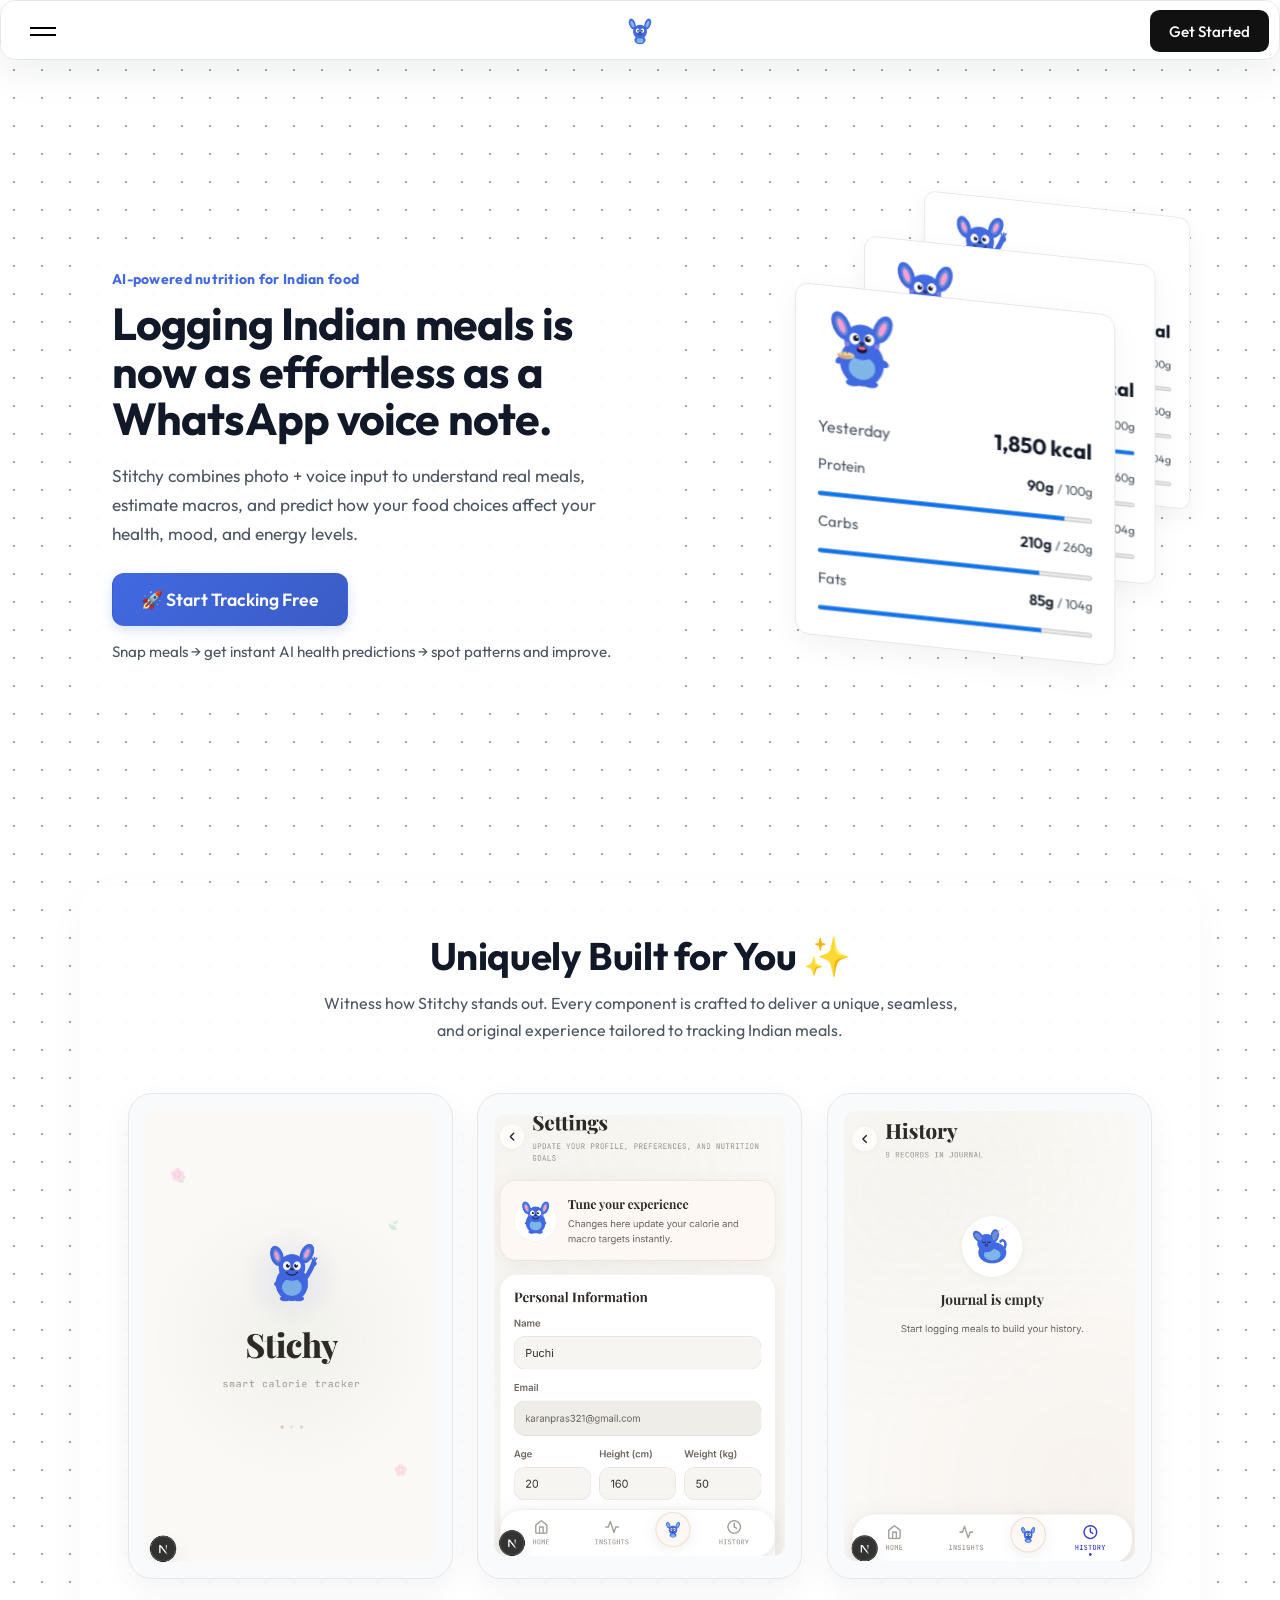
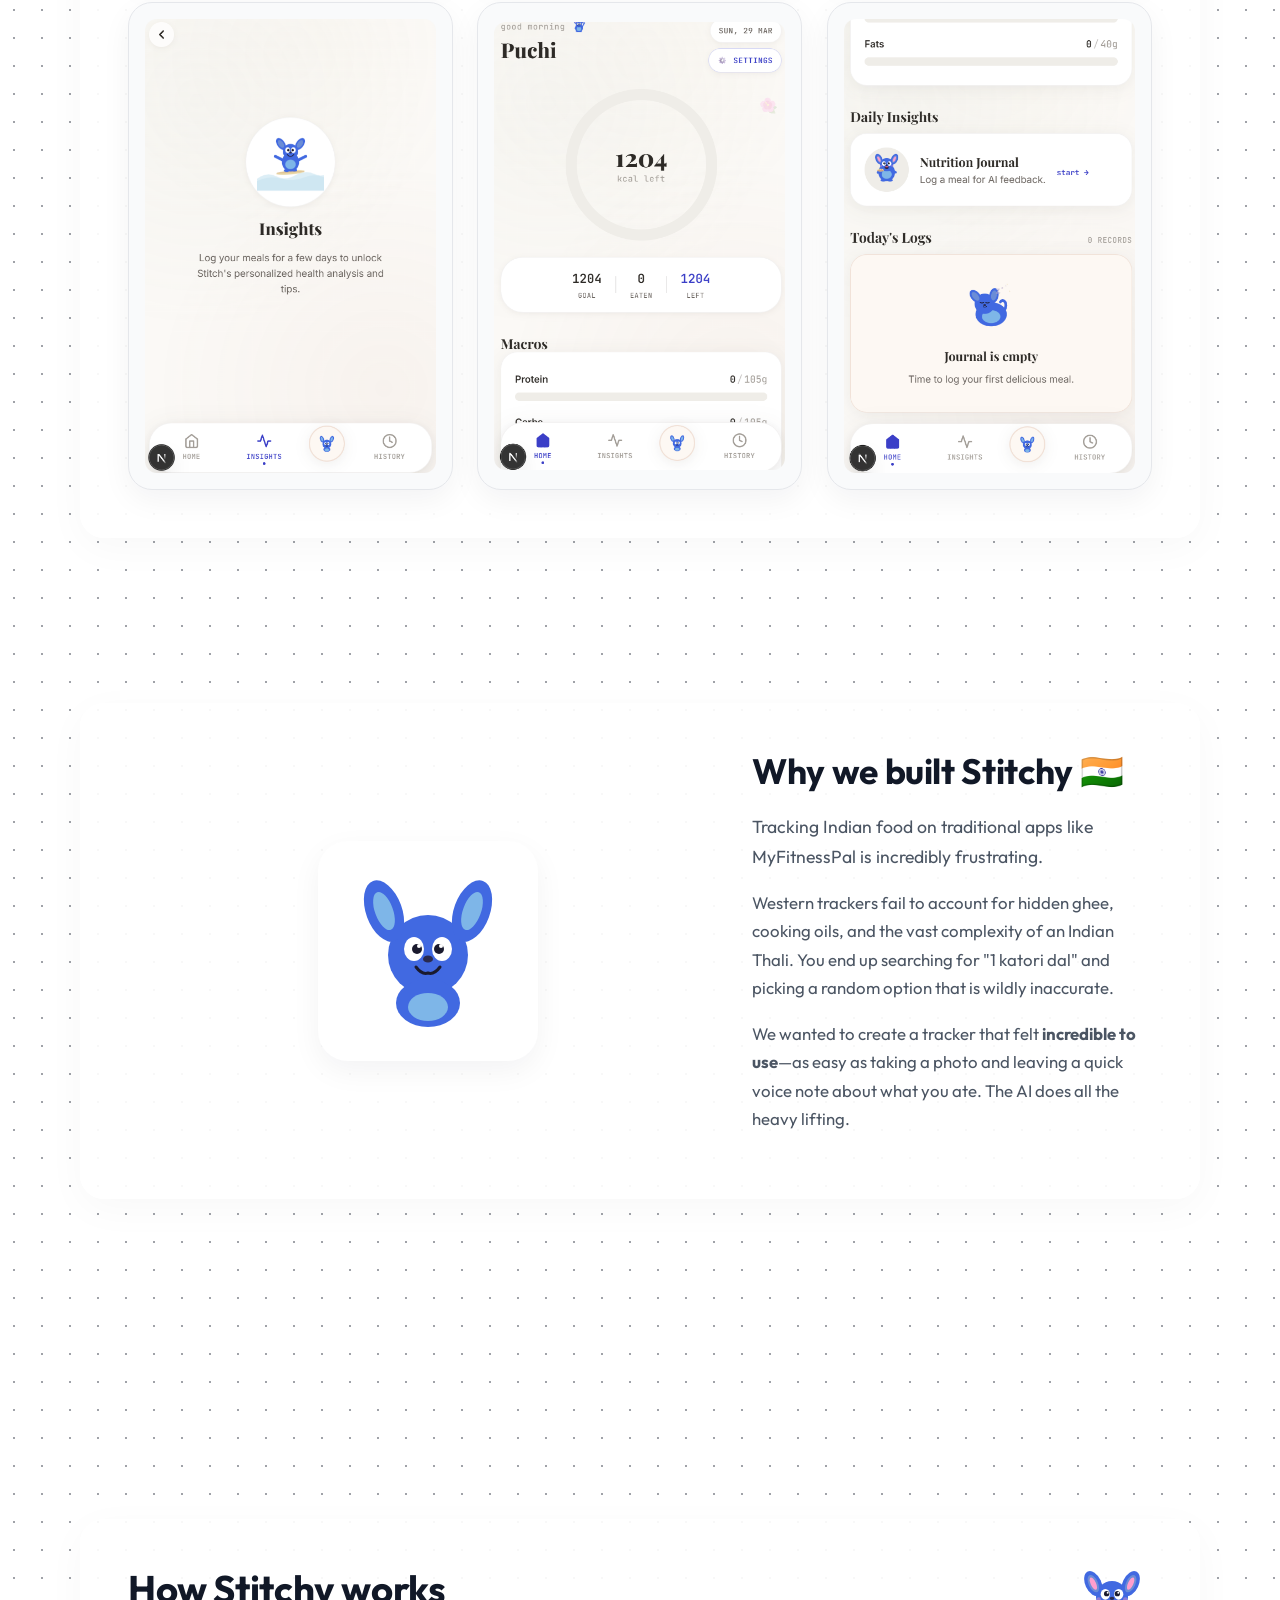
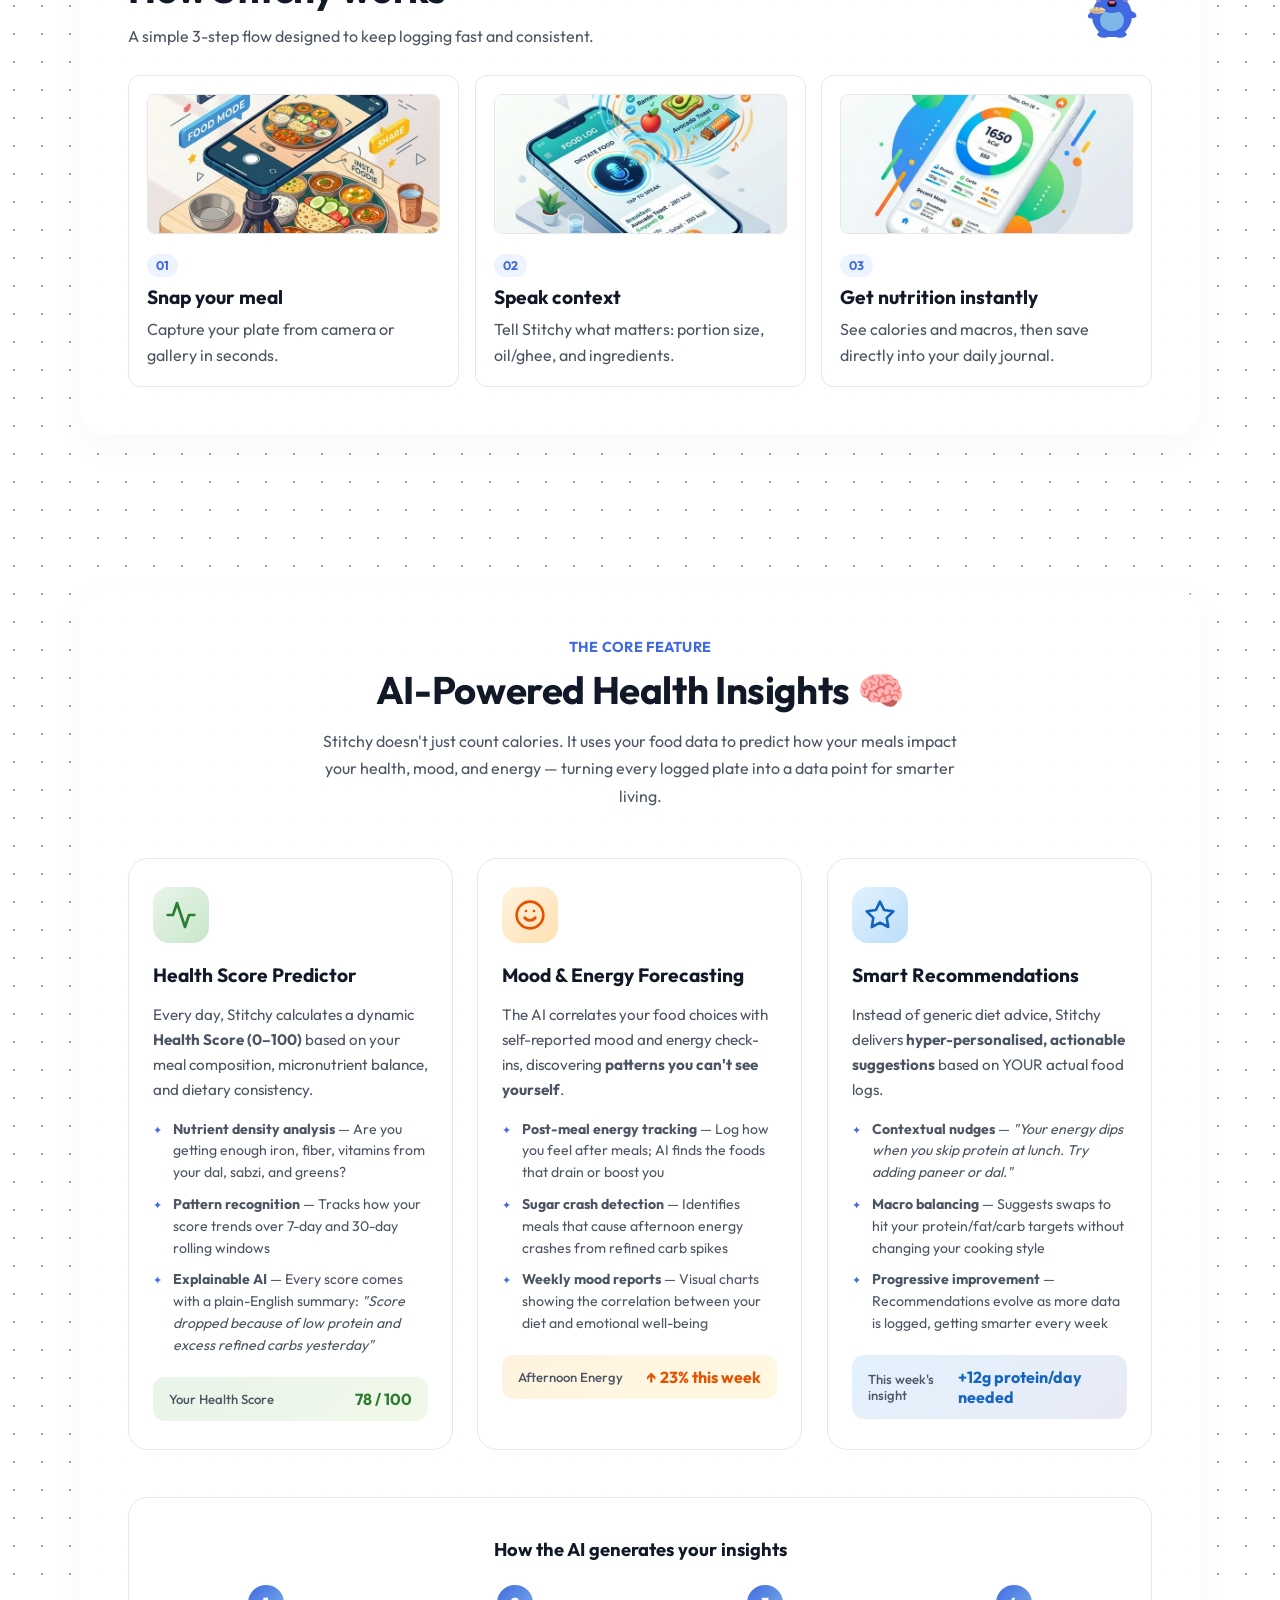
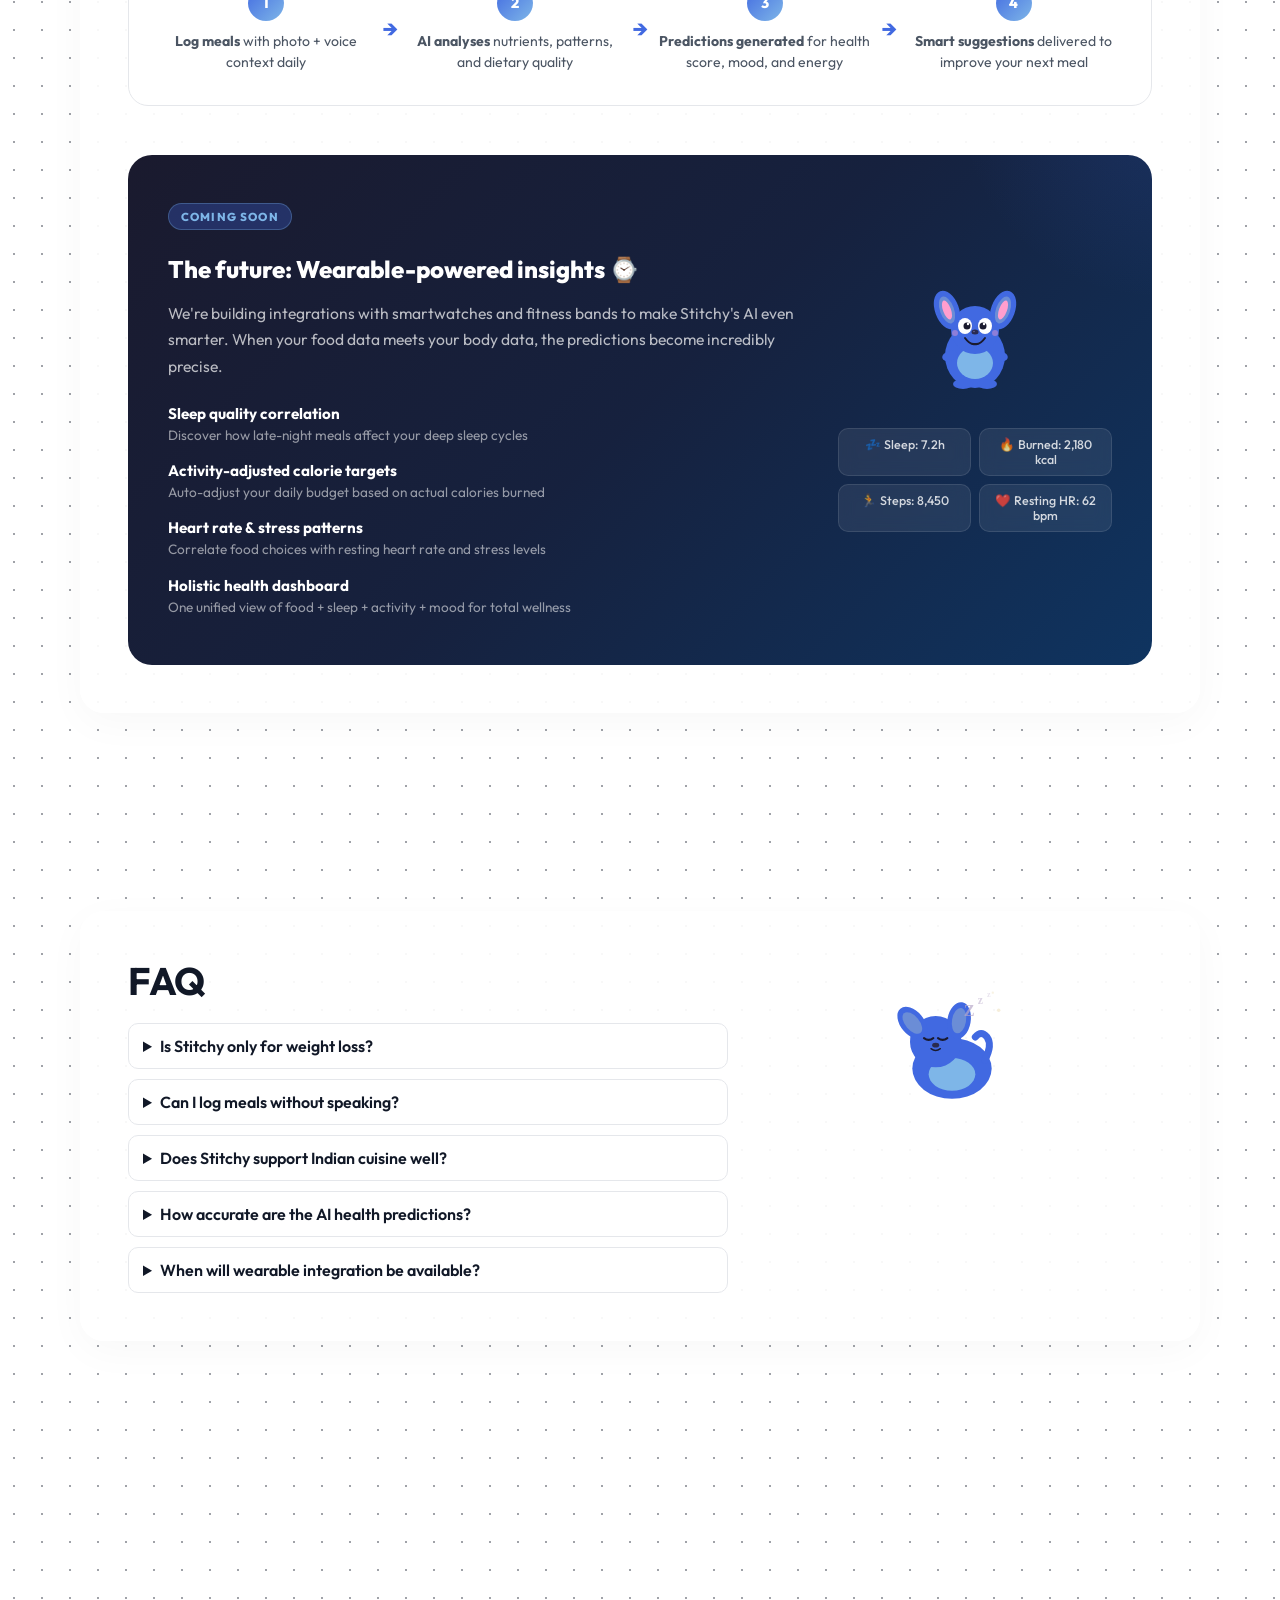
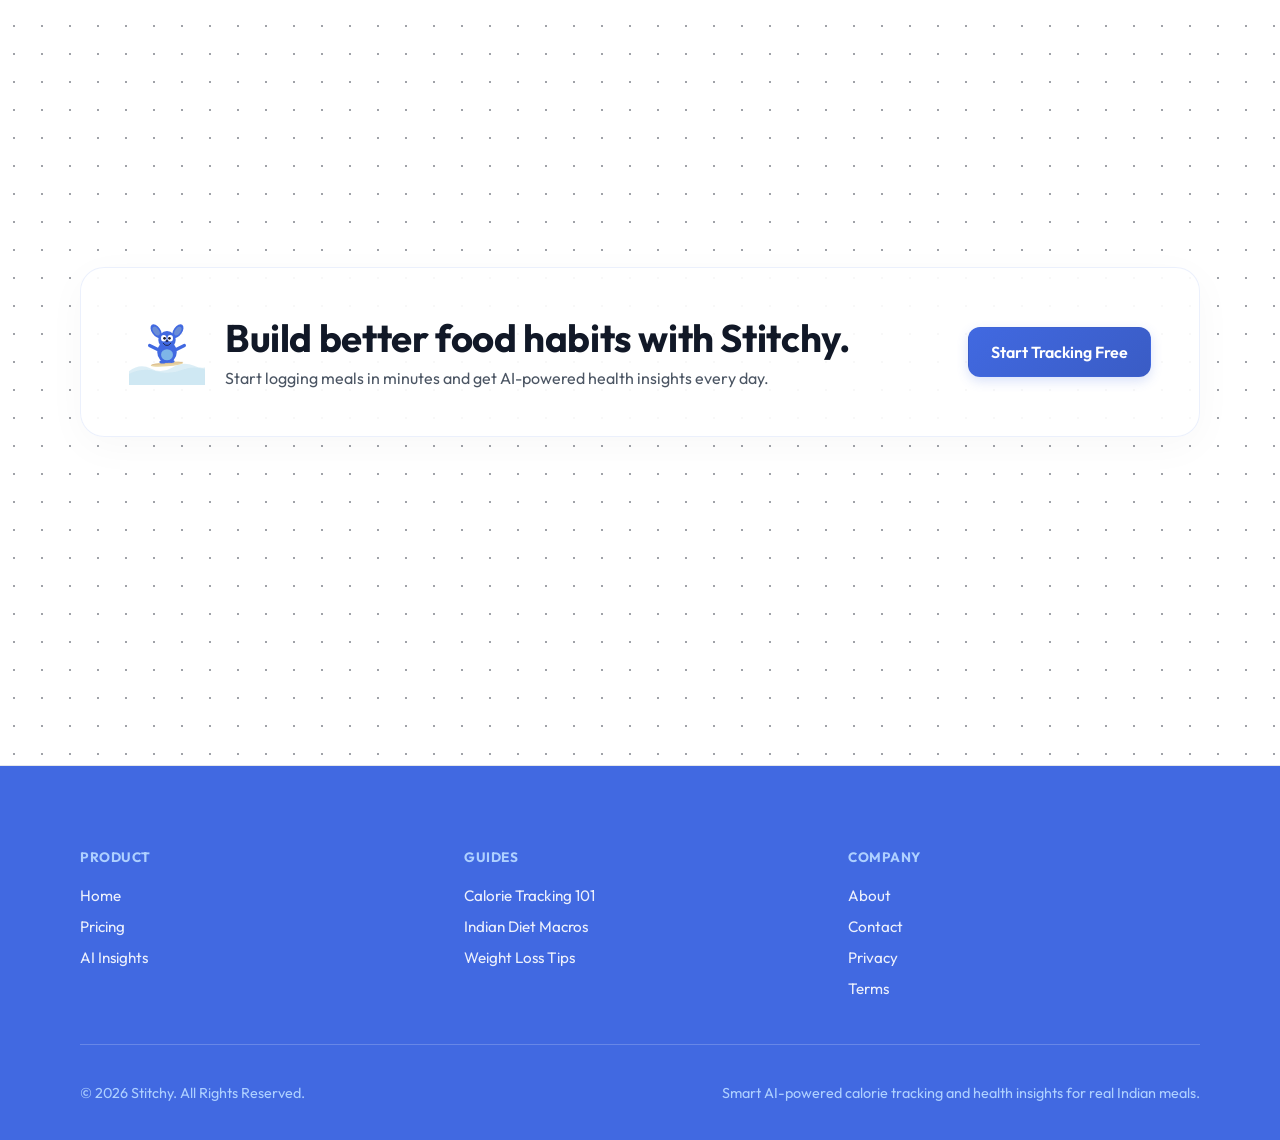
==== commit 5120c3c7: "chore: Major upgrade" ====
--- a/index.html
+++ b/index.html
@@ -4,43 +4,124 @@
 <head>
   <meta charset="UTF-8" />
   <meta name="viewport" content="width=device-width, initial-scale=1.0" />
-  <title>Stitchy — Smart Indian Calorie Tracker</title>
+  <title>Stitchy — AI-Powered Indian Calorie Tracker with Health Insights</title>
   <link rel="icon" href="./mascots/logo.svg" type="image/svg+xml" />
   <meta name="description"
-    content="Stitchy helps you track Indian meals with AI. Snap, speak, and get instant nutrition insights with a friendly daily journal." />
+    content="Stitchy uses multimodal AI to track Indian meals, predict health trends, forecast mood & energy, and deliver actionable nutrition insights — just snap and speak." />
   <link rel="preconnect" href="https://fonts.googleapis.com" />
   <link rel="preconnect" href="https://fonts.gstatic.com" crossorigin />
-  <link href="https://fonts.googleapis.com/css2?family=Inter:wght@400;500;600;700;800&display=swap" rel="stylesheet" />
-  <link rel="stylesheet" href="./styles.css" />
+  <link href="https://fonts.googleapis.com/css2?family=Outfit:wght@300;400;500;600;700;800&display=swap"
+    rel="stylesheet" />
+  <script src="https://cdnjs.cloudflare.com/ajax/libs/gsap/3.12.2/gsap.min.js"></script>
+  <link rel="stylesheet" href="./styles.css?v=1774728863042" />
 </head>
 
 <body>
-  <header class="site-header">
-    <div class="container nav">
-      <a class="brand" href="#top">
-        <img src="./mascots/logo.svg" alt="Stitchy logo" />
-        <span>Stitchy</span>
-      </a>
-      <nav class="nav-links">
-        <a href="#how">How it works</a>
-        <a href="#features">Features</a>
-        <a href="#insights">Insights</a>
-      </nav>
-      <div class="header-actions">
-        <a class="btn btn-primary header-btn" href="#cta">Start Tracking</a>
-        <button class="menu-toggle" aria-label="Toggle navigation">
-          <svg width="24" height="24" viewBox="0 0 24 24" fill="none" stroke="currentColor" stroke-width="2"
-            stroke-linecap="round" stroke-linejoin="round">
-            <line x1="3" y1="12" x2="21" y2="12"></line>
-            <line x1="3" y1="6" x2="21" y2="6"></line>
-            <line x1="3" y1="18" x2="21" y2="18"></line>
-          </svg>
-        </button>
-      </div>
-    </div>
-  </header>
+
+  <div class="card-nav-container">
+    <nav class="card-nav" id="globalNav" style="background-color: #fff;">
+      <div class="card-nav-top">
+        <div class="hamburger-menu" id="hamburgerMenu" role="button" aria-label="Open menu" tabindex="0"
+          style="color: #000;">
+          <div class="hamburger-line"></div>
+          <div class="hamburger-line"></div>
+        </div>
+
+        <a class="logo-container" href="./index.html" style="text-decoration:none;">
+          <img src="./mascots/logo.svg" alt="Stitchy Logo" class="logo" />
+        </a>
+
+        <a href="./early-access.html" class="card-nav-cta-button"
+          style="background-color: #111; color: white; display: flex; text-decoration: none;">Get Started</a>
+      </div>
+
+      <div class="card-nav-content" id="cardNavContent" aria-hidden="true">
+        <div class="nav-card" style="background-color: #f3f4f6; color: #111827;">
+          <div class="nav-card-label">Product</div>
+          <div class="nav-card-links">
+
+            <a class="nav-card-link" href="./index.html">
+              <svg stroke="currentColor" fill="currentColor" stroke-width="0" viewBox="0 0 24 24"
+                class="nav-card-link-icon" height="1em" width="1em" xmlns="http://www.w3.org/2000/svg">
+                <path d="M10 20v-6h4v6h5v-8h3L12 3 2 12h3v8z"></path>
+              </svg>
+              Home
+            </a>
+            <a class="nav-card-link" href="./index.html#how">
+              <svg stroke="currentColor" fill="currentColor" stroke-width="0" viewBox="0 0 24 24"
+                class="nav-card-link-icon" height="1em" width="1em" xmlns="http://www.w3.org/2000/svg">
+                <path d="M12 4l-1.41 1.41L16.17 11H4v2h12.17l-5.58 5.59L12 20l8-8z"></path>
+              </svg>
+              How it Works
+            </a>
+            <a class="nav-card-link" href="./index.html#features">
+              <svg stroke="currentColor" fill="currentColor" stroke-width="0" viewBox="0 0 24 24"
+                class="nav-card-link-icon" height="1em" width="1em" xmlns="http://www.w3.org/2000/svg">
+                <path d="M12 4l-1.41 1.41L16.17 11H4v2h12.17l-5.58 5.59L12 20l8-8z"></path>
+              </svg>
+              Features
+            </a>
+            <a class="nav-card-link" href="./index.html#insights">
+              <svg stroke="currentColor" fill="currentColor" stroke-width="0" viewBox="0 0 24 24"
+                class="nav-card-link-icon" height="1em" width="1em" xmlns="http://www.w3.org/2000/svg">
+                <path d="M12 4l-1.41 1.41L16.17 11H4v2h12.17l-5.58 5.59L12 20l8-8z"></path>
+              </svg>
+              AI Insights
+            </a>
+          </div>
+        </div>
+        <div class="nav-card" style="background-color: #e5e7eb; color: #111827;">
+          <div class="nav-card-label">Company</div>
+          <div class="nav-card-links">
+            <a class="nav-card-link" href="./about.html">
+              <svg stroke="currentColor" fill="currentColor" stroke-width="0" viewBox="0 0 24 24"
+                class="nav-card-link-icon" height="1em" width="1em" xmlns="http://www.w3.org/2000/svg">
+                <path d="M12 4l-1.41 1.41L16.17 11H4v2h12.17l-5.58 5.59L12 20l8-8z"></path>
+              </svg>
+              About Us
+            </a>
+            <a class="nav-card-link" href="./contact.html">
+              <svg stroke="currentColor" fill="currentColor" stroke-width="0" viewBox="0 0 24 24"
+                class="nav-card-link-icon" height="1em" width="1em" xmlns="http://www.w3.org/2000/svg">
+                <path d="M12 4l-1.41 1.41L16.17 11H4v2h12.17l-5.58 5.59L12 20l8-8z"></path>
+              </svg>
+              Contact
+            </a>
+            <a class="nav-card-link" href="./pricing.html">
+              <svg stroke="currentColor" fill="currentColor" stroke-width="0" viewBox="0 0 24 24"
+                class="nav-card-link-icon" height="1em" width="1em" xmlns="http://www.w3.org/2000/svg">
+                <path d="M12 4l-1.41 1.41L16.17 11H4v2h12.17l-5.58 5.59L12 20l8-8z"></path>
+              </svg>
+              Pricing
+            </a>
+          </div>
+        </div>
+        <div class="nav-card" style="background-color: #f9fafb; color: #111827;">
+          <div class="nav-card-label">Legal</div>
+          <div class="nav-card-links">
+            <a class="nav-card-link" href="./privacy.html">
+              <svg stroke="currentColor" fill="currentColor" stroke-width="0" viewBox="0 0 24 24"
+                class="nav-card-link-icon" height="1em" width="1em" xmlns="http://www.w3.org/2000/svg">
+                <path d="M12 4l-1.41 1.41L16.17 11H4v2h12.17l-5.58 5.59L12 20l8-8z"></path>
+              </svg>
+              Privacy Policy
+            </a>
+            <a class="nav-card-link" href="./terms.html">
+              <svg stroke="currentColor" fill="currentColor" stroke-width="0" viewBox="0 0 24 24"
+                class="nav-card-link-icon" height="1em" width="1em" xmlns="http://www.w3.org/2000/svg">
+                <path d="M12 4l-1.41 1.41L16.17 11H4v2h12.17l-5.58 5.59L12 20l8-8z"></path>
+              </svg>
+              Terms of Service
+            </a>
+          </div>
+        </div>
+      </div>
+    </nav>
+  </div>
+
 
   <main id="top">
+    <!-- ===== HERO ===== -->
     <section class="hero reveal-on-scroll">
       <div class="container hero-grid">
         <div class="hero-copy">
@@ -48,52 +129,198 @@
           <h1 style="font-size: clamp(2rem, 3.5vw, 3.2rem);">Logging Indian meals is now as effortless as a WhatsApp
             voice note.</h1>
           <p class="hero-text">
-            Stitchy combines photo + voice input to understand real meals, estimate macros, and help you build healthier
-            habits without manual logging friction.
+            Stitchy combines photo + voice input to understand real meals, estimate macros, and predict how your food
+            choices affect your health, mood, and energy levels.
           </p>
           <div class="hero-actions">
-            <a class="btn btn-primary" href="#cta" style="font-size:1.1rem;"> Download on iOS</a>
-            <a class="btn btn-secondary" href="#cta" style="font-size:1.1rem; border:2px solid var(--border);">▶ Get it
-              on Android</a>
-          </div>
-          <p class="hero-subtext">Built for home-cooked plates, thalis, curries, and everyday Indian diets.</p>
-        </div>
-        <div class="hero-card">
-          <img src="./mascots/waving.svg" alt="Stitchy mascot waving" class="mascot float-anim" />
-          <div class="stat">
-            <span>Today</span>
-            <strong>1,420 kcal</strong>
-          </div>
-          <div class="bars">
-            <div>
-              <div style="display: flex; justify-content: space-between; align-items: center; margin-bottom: 6px;">
-                <label style="margin: 0;">Protein</label>
-                <div style="font-size: 0.92rem; font-weight: 600; color: var(--text);">75g <span
-                    style="font-weight: 400; color: var(--text-muted); font-size: 0.8rem;">/ 100g</span></div>
+            <a class="btn btn-primary" href="./early-access.html" style="font-size:1.1rem; padding: 14px 28px;">🚀 Start
+              Tracking
+              Free</a>
+          </div>
+          <p class="hero-subtext">Snap meals → get instant AI health predictions → spot patterns and improve.</p>
+        </div>
+        <div class="card-swap-wrapper">
+          <div class="card-swap-container">
+            <!-- Card 1 -->
+            <div class="card hero-card">
+              <img src="./mascots/waving.svg" alt="Stitchy mascot waving" class="mascot float-anim" />
+              <div class="stat">
+                <span>Today</span>
+                <strong>1,420 kcal</strong>
               </div>
-              <progress value="75" max="100"></progress>
-            </div>
-            <div>
-              <div style="display: flex; justify-content: space-between; align-items: center; margin-bottom: 6px;">
-                <label style="margin: 0;">Carbs</label>
-                <div style="font-size: 0.92rem; font-weight: 600; color: var(--text);">160g <span
-                    style="font-weight: 400; color: var(--text-muted); font-size: 0.8rem;">/ 260g</span></div>
+              <div class="bars">
+                <div>
+                  <div style="display: flex; justify-content: space-between; align-items: center; margin-bottom: 6px;">
+                    <label style="margin: 0;">Protein</label>
+                    <div style="font-size: 0.92rem; font-weight: 600; color: var(--text);">75g <span
+                        style="font-weight: 400; color: var(--text-muted); font-size: 0.8rem;">/ 100g</span></div>
+                  </div>
+                  <progress value="75" max="100"></progress>
+                </div>
+                <div>
+                  <div style="display: flex; justify-content: space-between; align-items: center; margin-bottom: 6px;">
+                    <label style="margin: 0;">Carbs</label>
+                    <div style="font-size: 0.92rem; font-weight: 600; color: var(--text);">160g <span
+                        style="font-weight: 400; color: var(--text-muted); font-size: 0.8rem;">/ 260g</span></div>
+                  </div>
+                  <progress value="160" max="260"></progress>
+                </div>
+                <div>
+                  <div style="display: flex; justify-content: space-between; align-items: center; margin-bottom: 6px;">
+                    <label style="margin: 0;">Fats</label>
+                    <div style="font-size: 0.92rem; font-weight: 600; color: var(--text);">50g <span
+                        style="font-weight: 400; color: var(--text-muted); font-size: 0.8rem;">/ 104g</span></div>
+                  </div>
+                  <progress value="50" max="104"></progress>
+                </div>
               </div>
-              <progress value="160" max="260"></progress>
-            </div>
-            <div>
-              <div style="display: flex; justify-content: space-between; align-items: center; margin-bottom: 6px;">
-                <label style="margin: 0;">Fats</label>
-                <div style="font-size: 0.92rem; font-weight: 600; color: var(--text);">50g <span
-                    style="font-weight: 400; color: var(--text-muted); font-size: 0.8rem;">/ 104g</span></div>
+            </div>
+
+            <!-- Card 2 -->
+            <div class="card hero-card">
+              <img src="./mascots/eating.svg" alt="Stitchy mascot eating" class="mascot float-anim" />
+              <div class="stat">
+                <span>Yesterday</span>
+                <strong>1,850 kcal</strong>
               </div>
-              <progress value="50" max="104"></progress>
+              <div class="bars">
+                <div>
+                  <div style="display: flex; justify-content: space-between; align-items: center; margin-bottom: 6px;">
+                    <label style="margin: 0;">Protein</label>
+                    <div style="font-size: 0.92rem; font-weight: 600; color: var(--text);">90g <span
+                        style="font-weight: 400; color: var(--text-muted); font-size: 0.8rem;">/ 100g</span></div>
+                  </div>
+                  <progress value="90" max="100"></progress>
+                </div>
+                <div>
+                  <div style="display: flex; justify-content: space-between; align-items: center; margin-bottom: 6px;">
+                    <label style="margin: 0;">Carbs</label>
+                    <div style="font-size: 0.92rem; font-weight: 600; color: var(--text);">210g <span
+                        style="font-weight: 400; color: var(--text-muted); font-size: 0.8rem;">/ 260g</span></div>
+                  </div>
+                  <progress value="210" max="260"></progress>
+                </div>
+                <div>
+                  <div style="display: flex; justify-content: space-between; align-items: center; margin-bottom: 6px;">
+                    <label style="margin: 0;">Fats</label>
+                    <div style="font-size: 0.92rem; font-weight: 600; color: var(--text);">85g <span
+                        style="font-weight: 400; color: var(--text-muted); font-size: 0.8rem;">/ 104g</span></div>
+                  </div>
+                  <progress value="85" max="104"></progress>
+                </div>
+              </div>
+            </div>
+
+            <!-- Card 3 -->
+            <div class="card hero-card">
+              <img src="./mascots/happy.svg" alt="Stitchy mascot happy" class="mascot float-anim" />
+              <div class="stat">
+                <span>Tuesday</span>
+                <strong>1,620 kcal</strong>
+              </div>
+              <div class="bars">
+                <div>
+                  <div style="display: flex; justify-content: space-between; align-items: center; margin-bottom: 6px;">
+                    <label style="margin: 0;">Protein</label>
+                    <div style="font-size: 0.92rem; font-weight: 600; color: var(--text);">100g <span
+                        style="font-weight: 400; color: var(--text-muted); font-size: 0.8rem;">/ 100g</span></div>
+                  </div>
+                  <progress value="100" max="100"></progress>
+                </div>
+                <div>
+                  <div style="display: flex; justify-content: space-between; align-items: center; margin-bottom: 6px;">
+                    <label style="margin: 0;">Carbs</label>
+                    <div style="font-size: 0.92rem; font-weight: 600; color: var(--text);">190g <span
+                        style="font-weight: 400; color: var(--text-muted); font-size: 0.8rem;">/ 260g</span></div>
+                  </div>
+                  <progress value="190" max="260"></progress>
+                </div>
+                <div>
+                  <div style="display: flex; justify-content: space-between; align-items: center; margin-bottom: 6px;">
+                    <label style="margin: 0;">Fats</label>
+                    <div style="font-size: 0.92rem; font-weight: 600; color: var(--text);">60g <span
+                        style="font-weight: 400; color: var(--text-muted); font-size: 0.8rem;">/ 104g</span></div>
+                  </div>
+                  <progress value="60" max="104"></progress>
+                </div>
+              </div>
             </div>
           </div>
         </div>
       </div>
     </section>
 
+    <!-- ===== ORIGINALITY SHOWCASE ===== -->
+    <section id="originality" class="section reveal-on-scroll">
+      <div class="container">
+        <div style="text-align: center; margin-bottom: 48px;">
+          <h2 style="font-size: clamp(1.8rem, 3vw, 2.8rem);">Uniquely Built for You ✨</h2>
+          <p class="section-lead" style="margin: 12px auto 0; max-width: 60ch;">
+            Witness how Stitchy stands out. Every component is crafted to deliver a unique, seamless, and original
+            experience tailored to tracking Indian meals.
+          </p>
+        </div>
+
+        <div class="originality-grid">
+          <div class="originality-card reveal-on-scroll">
+            <div class="originality-img-wrapper">
+              <img src="./image.png" alt="Stitchy App Interface 1" class="originality-img" />
+            </div>
+          </div>
+          <div class="originality-card reveal-on-scroll" style="transition-delay: 0.1s">
+            <div class="originality-img-wrapper">
+              <img src="./image copy.png" alt="Stitchy App Interface 2" class="originality-img" />
+            </div>
+          </div>
+          <div class="originality-card reveal-on-scroll" style="transition-delay: 0.2s">
+            <div class="originality-img-wrapper">
+              <img src="./image copy 2.png" alt="Stitchy App Interface 3" class="originality-img" />
+            </div>
+          </div>
+          <div class="originality-card reveal-on-scroll" style="transition-delay: 0.3s">
+            <div class="originality-img-wrapper">
+              <img src="./image copy 3.png" alt="Stitchy App Interface 4" class="originality-img" />
+            </div>
+          </div>
+          <div class="originality-card reveal-on-scroll" style="transition-delay: 0.4s">
+            <div class="originality-img-wrapper">
+              <img src="./image copy 4.png" alt="Stitchy App Interface 5" class="originality-img" />
+            </div>
+          </div>
+          <div class="originality-card reveal-on-scroll" style="transition-delay: 0.5s">
+            <div class="originality-img-wrapper">
+              <img src="./image copy 5.png" alt="Stitchy App Interface 6" class="originality-img" />
+            </div>
+          </div>
+        </div>
+      </div>
+    </section>
+
+    <!-- ===== WHY WE BUILT STITCHY ===== -->
+    <section class="section founder-story reveal-on-scroll">
+      <div class="container insight-wrap" style="align-items: center;">
+        <div class="founder-images" style="display:flex; justify-content:center;">
+          <img src="./mascots/logo.svg" alt="Stitchy mascot" class="round-img float-anim"
+            style="background:#fff; padding:30px; border-radius:30px; box-shadow:var(--shadow); width: 220px;" />
+        </div>
+        <div>
+          <h2 style="font-size: 2.2rem; margin-bottom: 20px;">Why we built Stitchy 🇮🇳</h2>
+          <p style="color: var(--text-muted); line-height: 1.7; font-size: 1.1rem; margin-bottom: 16px;">
+            Tracking Indian food on traditional apps like MyFitnessPal is incredibly frustrating.
+          </p>
+          <p style="color: var(--text-muted); line-height: 1.7; font-size: 1.05rem; margin-bottom: 16px;">
+            Western trackers fail to account for hidden ghee, cooking oils, and the vast complexity of an Indian Thali.
+            You end up searching for "1 katori dal" and picking a random option that is wildly inaccurate.
+          </p>
+          <p style="color: var(--text-muted); line-height: 1.7; font-size: 1.05rem;">
+            We wanted to create a tracker that felt <strong>incredible to use</strong>—as easy as taking a photo and
+            leaving a quick voice note about what you ate. The AI does all the heavy lifting.
+          </p>
+        </div>
+      </div>
+    </section>
+
+    <!-- ===== HOW IT WORKS ===== -->
     <section id="how" class="section reveal-on-scroll">
       <div class="container">
         <div
@@ -131,119 +358,168 @@
       </div>
     </section>
 
-    <section class="section founder-story reveal-on-scroll alt">
-      <div class="container insight-wrap" style="align-items: center;">
-        <div class="founder-images" style="display:flex; justify-content:center;">
-          <img src="./mascots/logo.svg" alt="Stitchy mascot" class="round-img float-anim"
-            style="background:#fff; padding:30px; border-radius:30px; box-shadow:var(--shadow); width: 220px;" />
-        </div>
-        <div>
-          <h2 style="font-size: 2.2rem; margin-bottom: 20px;">Why we built Stitchy 🇮🇳</h2>
-          <p style="color: var(--text-muted); line-height: 1.7; font-size: 1.1rem; margin-bottom: 16px;">
-            Tracking Indian food on traditional apps like MyFitnessPal is incredibly frustrating.
+    <!-- ===== AI INSIGHTS — EXPANDED CORE FEATURE ===== -->
+    <section id="insights" class="section reveal-on-scroll">
+      <div class="container">
+        <div style="text-align: center; margin-bottom: 16px;">
+          <p class="kicker" style="font-size: 0.9rem;">THE CORE FEATURE</p>
+          <h2 style="font-size: clamp(1.8rem, 3vw, 2.8rem);">AI-Powered Health Insights 🧠</h2>
+          <p class="section-lead" style="margin: 16px auto 0; max-width: 60ch; text-align: center;">
+            Stitchy doesn't just count calories. It uses your food data to predict how your meals impact your health,
+            mood, and energy — turning every logged plate into a data point for smarter living.
           </p>
-          <p style="color: var(--text-muted); line-height: 1.7; font-size: 1.05rem; margin-bottom: 16px;">
-            Western trackers fail to account for hidden ghee, cooking oils, and the vast complexity of an Indian Thali.
-            You end up searching for "1 katori dal" and picking a random option that is wildly inaccurate.
-          </p>
-          <p style="color: var(--text-muted); line-height: 1.7; font-size: 1.05rem;">
-            We wanted to create a tracker that felt <strong>incredible to use</strong>—as easy as taking a photo and
-            leaving a quick voice note about what you ate. The AI does all the heavy lifting.
-          </p>
+        </div>
+
+        <!-- 3-Card Feature Grid -->
+        <div class="insights-grid">
+          <article class="insight-feature-card reveal-on-scroll" style="transition-delay: 0.1s">
+            <div class="ifc-icon health-icon">
+              <svg width="32" height="32" viewBox="0 0 24 24" fill="none" stroke="currentColor" stroke-width="2"
+                stroke-linecap="round" stroke-linejoin="round">
+                <path d="M22 12h-4l-3 9L9 3l-3 9H2" />
+              </svg>
+            </div>
+            <h3>Health Score Predictor</h3>
+            <p class="ifc-desc">Every day, Stitchy calculates a dynamic <strong>Health Score (0–100)</strong> based on
+              your meal composition, micronutrient balance, and dietary consistency.</p>
+            <ul class="ifc-details">
+              <li><strong>Nutrient density analysis</strong> — Are you getting enough iron, fiber, vitamins from your
+                dal, sabzi, and greens?</li>
+              <li><strong>Pattern recognition</strong> — Tracks how your score trends over 7-day and 30-day rolling
+                windows</li>
+              <li><strong>Explainable AI</strong> — Every score comes with a plain-English summary: <em>"Score dropped
+                  because of low protein and excess refined carbs yesterday"</em></li>
+            </ul>
+            <div class="ifc-demo-badge">
+              <span>Your Health Score</span>
+              <strong>78 / 100</strong>
+            </div>
+          </article>
+
+          <article class="insight-feature-card reveal-on-scroll" style="transition-delay: 0.2s">
+            <div class="ifc-icon mood-icon">
+              <svg width="32" height="32" viewBox="0 0 24 24" fill="none" stroke="currentColor" stroke-width="2"
+                stroke-linecap="round" stroke-linejoin="round">
+                <circle cx="12" cy="12" r="10" />
+                <path d="M8 14s1.5 2 4 2 4-2 4-2" />
+                <line x1="9" y1="9" x2="9.01" y2="9" />
+                <line x1="15" y1="9" x2="15.01" y2="9" />
+              </svg>
+            </div>
+            <h3>Mood & Energy Forecasting</h3>
+            <p class="ifc-desc">The AI correlates your food choices with self-reported mood and energy check-ins,
+              discovering <strong>patterns you can't see yourself</strong>.</p>
+            <ul class="ifc-details">
+              <li><strong>Post-meal energy tracking</strong> — Log how you feel after meals; AI finds the foods that
+                drain or boost you</li>
+              <li><strong>Sugar crash detection</strong> — Identifies meals that cause afternoon energy crashes from
+                refined carb spikes</li>
+              <li><strong>Weekly mood reports</strong> — Visual charts showing the correlation between your diet and
+                emotional well-being</li>
+            </ul>
+            <div class="ifc-demo-badge mood-badge">
+              <span>Afternoon Energy</span>
+              <strong>↑ 23% this week</strong>
+            </div>
+          </article>
+
+          <article class="insight-feature-card reveal-on-scroll" style="transition-delay: 0.3s">
+            <div class="ifc-icon reco-icon">
+              <svg width="32" height="32" viewBox="0 0 24 24" fill="none" stroke="currentColor" stroke-width="2"
+                stroke-linecap="round" stroke-linejoin="round">
+                <polygon
+                  points="12 2 15.09 8.26 22 9.27 17 14.14 18.18 21.02 12 17.77 5.82 21.02 7 14.14 2 9.27 8.91 8.26 12 2" />
+              </svg>
+            </div>
+            <h3>Smart Recommendations</h3>
+            <p class="ifc-desc">Instead of generic diet advice, Stitchy delivers <strong>hyper-personalised, actionable
+                suggestions</strong> based on YOUR actual food logs.</p>
+            <ul class="ifc-details">
+              <li><strong>Contextual nudges</strong> — <em>"Your energy dips when you skip protein at lunch. Try adding
+                  paneer or dal."</em></li>
+              <li><strong>Macro balancing</strong> — Suggests swaps to hit your protein/fat/carb targets without
+                changing your cooking style</li>
+              <li><strong>Progressive improvement</strong> — Recommendations evolve as more data is logged, getting
+                smarter every week</li>
+            </ul>
+            <div class="ifc-demo-badge reco-badge">
+              <span>This week's insight</span>
+              <strong>+12g protein/day needed</strong>
+            </div>
+          </article>
+        </div>
+
+        <!-- How the AI Works — Process Strip -->
+        <div class="ai-process-strip reveal-on-scroll" style="transition-delay: 0.2s">
+          <h3 style="text-align: center; margin-bottom: 24px; font-size: 1.15rem;">How the AI generates your insights
+          </h3>
+          <div class="process-steps">
+            <div class="process-step">
+              <div class="ps-number">1</div>
+              <p><strong>Log meals</strong> with photo + voice context daily</p>
+            </div>
+            <div class="process-arrow">→</div>
+            <div class="process-step">
+              <div class="ps-number">2</div>
+              <p><strong>AI analyses</strong> nutrients, patterns, and dietary quality</p>
+            </div>
+            <div class="process-arrow">→</div>
+            <div class="process-step">
+              <div class="ps-number">3</div>
+              <p><strong>Predictions generated</strong> for health score, mood, and energy</p>
+            </div>
+            <div class="process-arrow">→</div>
+            <div class="process-step">
+              <div class="ps-number">4</div>
+              <p><strong>Smart suggestions</strong> delivered to improve your next meal</p>
+            </div>
+          </div>
+        </div>
+
+        <!-- Future Vision: Wearables Banner -->
+        <div class="vision-banner reveal-on-scroll" style="transition-delay: 0.3s">
+          <div class="vision-content">
+            <span class="vision-badge">COMING SOON</span>
+            <h3>The future: Wearable-powered insights ⌚</h3>
+            <p>We're building integrations with smartwatches and fitness bands to make Stitchy's AI even smarter.
+              When your food data meets your body data, the predictions become incredibly precise.</p>
+            <ul class="vision-list">
+              <li>
+                <strong>Sleep quality correlation</strong>
+                <span>Discover how late-night meals affect your deep sleep cycles</span>
+              </li>
+              <li>
+                <strong>Activity-adjusted calorie targets</strong>
+                <span>Auto-adjust your daily budget based on actual calories burned</span>
+              </li>
+              <li>
+                <strong>Heart rate & stress patterns</strong>
+                <span>Correlate food choices with resting heart rate and stress levels</span>
+              </li>
+              <li>
+                <strong>Holistic health dashboard</strong>
+                <span>One unified view of food + sleep + activity + mood for total wellness</span>
+              </li>
+            </ul>
+          </div>
+          <div class="vision-visual">
+            <img src="./mascots/happy.svg" alt="Stitchy happy about wearables" class="float-anim"
+              style="width: 120px;" />
+            <div class="vision-data-points">
+              <span class="vdp">💤 Sleep: 7.2h</span>
+              <span class="vdp">🔥 Burned: 2,180 kcal</span>
+              <span class="vdp">🏃 Steps: 8,450</span>
+              <span class="vdp">❤️ Resting HR: 62 bpm</span>
+            </div>
+          </div>
         </div>
       </div>
     </section>
 
-    <section id="features" class="section reveal-on-scroll">
-      <div class="container">
-        <div style="text-align: center; margin-bottom: 48px;">
-          <h2>Simple, but powerful 💪</h2>
-          <p class="section-lead" style="margin: 12px auto 0;">Features designed to make your daily tracking effortless.
-          </p>
-        </div>
-        <div class="feature-grid enhanced-grid">
-          <article class="feature-card reveal-on-scroll">
-            <img src="./mascots/feature_ai.png"
-              style="width: 100%; height: 140px; object-fit: cover; border-radius: 12px; margin-bottom: 16px; border: 1px solid var(--border);"
-              alt="Multimodal AI icon" />
-            <h3>Multimodal AI</h3>
-            <p>Image + voice combined for hyper-accurate Indian meal estimates.</p>
-          </article>
-          <article class="feature-card reveal-on-scroll" style="transition-delay: 0.1s">
-            <img src="./mascots/feature_lang.png"
-              style="width: 100%; height: 140px; object-fit: cover; border-radius: 12px; margin-bottom: 16px; border: 1px solid var(--border);"
-              alt="Language icon" />
-            <h3>For Indian Language</h3>
-            <p>Speak naturally. Stitchy understands Dal, Sabzi, and Roti perfectly.</p>
-          </article>
-          <article class="feature-card reveal-on-scroll" style="transition-delay: 0.2s">
-            <img src="./mascots/feature_macros.png"
-              style="width: 100%; height: 140px; object-fit: cover; border-radius: 12px; margin-bottom: 16px; border: 1px solid var(--border);"
-              alt="Macros chart icon" />
-            <h3>Detailed Breakdown</h3>
-            <p>See exactly how much protein, fat, and carbs are in every plate.</p>
-          </article>
-          <article class="feature-card reveal-on-scroll" style="transition-delay: 0.3s">
-            <img src="./mascots/feature_targets.png"
-              style="width: 100%; height: 140px; object-fit: cover; border-radius: 12px; margin-bottom: 16px; border: 1px solid var(--border);"
-              alt="Targets dartboard icon" />
-            <h3>Dynamic Targets</h3>
-            <p>Calorie and macro goals tailored precisely to your personal profile.</p>
-          </article>
-          <article class="feature-card reveal-on-scroll">
-            <img src="./mascots/feature_streak.png"
-              style="width: 100%; height: 140px; object-fit: cover; border-radius: 12px; margin-bottom: 16px; border: 1px solid var(--border);"
-              alt="Streaks flame icon" />
-            <h3>Streaks & Habits</h3>
-            <p>Stay motivated by hitting your daily tracking goals consistently.</p>
-          </article>
-          <article class="feature-card reveal-on-scroll" style="transition-delay: 0.1s">
-            <img src="./mascots/feature_save.png"
-              style="width: 100%; height: 140px; object-fit: cover; border-radius: 12px; margin-bottom: 16px; border: 1px solid var(--border);"
-              alt="Save heart icon" />
-            <h3>Quick Saved Meals</h3>
-            <p>Eat the same breakfast? Save it and log it with a single tap.</p>
-          </article>
-          <article class="feature-card reveal-on-scroll" style="transition-delay: 0.2s">
-            <img src="./mascots/feature_sync.png"
-              style="width: 100%; height: 140px; object-fit: cover; border-radius: 12px; margin-bottom: 16px; border: 1px solid var(--border);"
-              alt="Sync chain icon" />
-            <h3>Health Syncing</h3>
-            <p>Imports your steps and active burn from Apple & Google Health.</p>
-          </article>
-          <article class="feature-card reveal-on-scroll" style="transition-delay: 0.3s">
-            <img src="./mascots/feature_widget.png"
-              style="width: 100%; height: 140px; object-fit: cover; border-radius: 12px; margin-bottom: 16px; border: 1px solid var(--border);"
-              alt="Widget icon" />
-            <h3>Home Widgets</h3>
-            <p>Keep your calories left front-and-center directly on your home screen.</p>
-          </article>
-        </div>
-      </div>
-    </section>
-
-    <section id="insights" class="section reveal-on-scroll">
-      <div class="container insight-wrap">
-        <div>
-          <h2>Your food journal, not just a calorie counter</h2>
-          <p class="section-lead">
-            Stitchy helps you spot patterns across days, so decisions feel informed instead of guessy.
-          </p>
-          <ul class="bullet-list">
-            <li>Daily meal history with calories and macros</li>
-            <li>Health score with explainable summary</li>
-            <li>Actionable suggestions for better balance</li>
-          </ul>
-        </div>
-        <div class="insight-card reveal-on-scroll" style="transition-delay: 0.2s">
-          <img src="./mascots/happy.svg" alt="Stitchy mascot happy" class="float-anim" />
-          <p class="score">Health Score <strong>78 / 100</strong></p>
-          <p class="small">Strong protein consistency. Improve fiber and reduce late-night refined carbs.</p>
-        </div>
-      </div>
-    </section>
-
-    <section class="section alt faq reveal-on-scroll">
+
+
+    <!-- ===== FAQ ===== -->
+    <section class="section faq reveal-on-scroll">
       <div class="container insight-wrap">
         <div>
           <h2>FAQ</h2>
@@ -260,6 +536,16 @@
               <summary>Does Stitchy support Indian cuisine well?</summary>
               <p>Yes. The nutrition analysis flow is optimized for Indian dishes, portions, and cooking context.</p>
             </details>
+            <details>
+              <summary>How accurate are the AI health predictions?</summary>
+              <p>The predictions improve over time as you log more meals. With 7+ days of data, the health score and
+                mood patterns become highly reliable. The AI always explains its reasoning so you stay in control.</p>
+            </details>
+            <details>
+              <summary>When will wearable integration be available?</summary>
+              <p>We're actively building Apple Watch and Google Fit integrations. Early access will roll out to Pro
+                subscribers first. Join the waitlist to be notified.</p>
+            </details>
           </div>
         </div>
         <div class="insight-card reveal-on-scroll"
@@ -269,14 +555,15 @@
       </div>
     </section>
 
+    <!-- ===== CTA ===== -->
     <section id="cta" class="section cta reveal-on-scroll">
       <div class="container cta-box">
         <img src="./mascots/surfing.svg" alt="Stitchy mascot surfing" class="float-anim" />
         <div>
           <h2>Build better food habits with Stitchy.</h2>
-          <p>Start logging meals in minutes and get clearer nutrition decisions every day.</p>
-        </div>
-        <a class="btn btn-primary btn-lg" href="#">Start now</a>
+          <p>Start logging meals in minutes and get AI-powered health insights every day.</p>
+        </div>
+        <a class="btn btn-primary btn-lg" href="./early-access.html">Start Tracking Free</a>
       </div>
     </section>
   </main>
@@ -287,22 +574,18 @@
         style="display: grid; grid-template-columns: repeat(auto-fit, minmax(200px, 1fr)); gap: 32px; padding: 64px 0 24px;">
         <div class="col">
           <h4 style="color: #aed0ff; font-size: 0.85rem; margin-bottom: 20px; letter-spacing: 0.5px;">PRODUCT</h4>
-          <a href="#"
+          <a href="./index.html"
             style="display: block; color: white; text-decoration: none; margin-bottom: 12px; font-size: 0.95rem; opacity: 0.9;"
             onmouseover="this.style.opacity='1'; this.style.textDecoration='underline'"
             onmouseout="this.style.opacity='0.9'; this.style.textDecoration='none'">Home</a>
-          <a href="#"
+          <a href="./pricing.html"
             style="display: block; color: white; text-decoration: none; margin-bottom: 12px; font-size: 0.95rem; opacity: 0.9;"
             onmouseover="this.style.opacity='1'; this.style.textDecoration='underline'"
             onmouseout="this.style.opacity='0.9'; this.style.textDecoration='none'">Pricing</a>
-          <a href="#"
-            style="display: block; color: white; text-decoration: none; margin-bottom: 12px; font-size: 0.95rem; opacity: 0.9;"
-            onmouseover="this.style.opacity='1'; this.style.textDecoration='underline'"
-            onmouseout="this.style.opacity='0.9'; this.style.textDecoration='none'">iOS App</a>
-          <a href="#"
-            style="display: block; color: white; text-decoration: none; margin-bottom: 12px; font-size: 0.95rem; opacity: 0.9;"
-            onmouseover="this.style.opacity='1'; this.style.textDecoration='underline'"
-            onmouseout="this.style.opacity='0.9'; this.style.textDecoration='none'">Android App</a>
+          <a href="#insights"
+            style="display: block; color: white; text-decoration: none; margin-bottom: 12px; font-size: 0.95rem; opacity: 0.9;"
+            onmouseover="this.style.opacity='1'; this.style.textDecoration='underline'"
+            onmouseout="this.style.opacity='0.9'; this.style.textDecoration='none'">AI Insights</a>
         </div>
         <div class="col">
           <h4 style="color: #aed0ff; font-size: 0.85rem; margin-bottom: 20px; letter-spacing: 0.5px;">GUIDES</h4>
@@ -320,39 +603,20 @@
             onmouseout="this.style.opacity='0.9'; this.style.textDecoration='none'">Weight Loss Tips</a>
         </div>
         <div class="col">
-          <h4 style="color: #aed0ff; font-size: 0.85rem; margin-bottom: 20px; letter-spacing: 0.5px;">COMPARE</h4>
-          <a href="#"
-            style="display: block; color: white; text-decoration: none; margin-bottom: 12px; font-size: 0.95rem; opacity: 0.9;"
-            onmouseover="this.style.opacity='1'; this.style.textDecoration='underline'"
-            onmouseout="this.style.opacity='0.9'; this.style.textDecoration='none'">Stitchy vs HealthifyMe</a>
-          <a href="#"
-            style="display: block; color: white; text-decoration: none; margin-bottom: 12px; font-size: 0.95rem; opacity: 0.9;"
-            onmouseover="this.style.opacity='1'; this.style.textDecoration='underline'"
-            onmouseout="this.style.opacity='0.9'; this.style.textDecoration='none'">Stitchy vs MyFitnessPal</a>
-          <a href="#"
-            style="display: block; color: white; text-decoration: none; margin-bottom: 12px; font-size: 0.95rem; opacity: 0.9;"
-            onmouseover="this.style.opacity='1'; this.style.textDecoration='underline'"
-            onmouseout="this.style.opacity='0.9'; this.style.textDecoration='none'">Stitchy vs LoseIt</a>
-          <a href="#"
-            style="display: block; color: white; text-decoration: none; margin-bottom: 12px; font-size: 0.95rem; opacity: 0.9;"
-            onmouseover="this.style.opacity='1'; this.style.textDecoration='underline'"
-            onmouseout="this.style.opacity='0.9'; this.style.textDecoration='none'">Alternatives</a>
-        </div>
-        <div class="col">
           <h4 style="color: #aed0ff; font-size: 0.85rem; margin-bottom: 20px; letter-spacing: 0.5px;">COMPANY</h4>
-          <a href="#"
+          <a href="./about.html"
             style="display: block; color: white; text-decoration: none; margin-bottom: 12px; font-size: 0.95rem; opacity: 0.9;"
             onmouseover="this.style.opacity='1'; this.style.textDecoration='underline'"
             onmouseout="this.style.opacity='0.9'; this.style.textDecoration='none'">About</a>
-          <a href="#"
+          <a href="./contact.html"
             style="display: block; color: white; text-decoration: none; margin-bottom: 12px; font-size: 0.95rem; opacity: 0.9;"
             onmouseover="this.style.opacity='1'; this.style.textDecoration='underline'"
             onmouseout="this.style.opacity='0.9'; this.style.textDecoration='none'">Contact</a>
-          <a href="#"
+          <a href="./privacy.html"
             style="display: block; color: white; text-decoration: none; margin-bottom: 12px; font-size: 0.95rem; opacity: 0.9;"
             onmouseover="this.style.opacity='1'; this.style.textDecoration='underline'"
             onmouseout="this.style.opacity='0.9'; this.style.textDecoration='none'">Privacy</a>
-          <a href="#"
+          <a href="./terms.html"
             style="display: block; color: white; text-decoration: none; margin-bottom: 12px; font-size: 0.95rem; opacity: 0.9;"
             onmouseover="this.style.opacity='1'; this.style.textDecoration='underline'"
             onmouseout="this.style.opacity='0.9'; this.style.textDecoration='none'">Terms</a>
@@ -361,12 +625,12 @@
       <div class="footer-row"
         style="color: #aed0ff; border-top: 1px solid rgba(255,255,255,0.2); margin-top: 10px; padding-top: 24px; padding-bottom: 24px; font-size: 0.9rem;">
         <p>© <span id="year"></span> Stitchy. All Rights Reserved.</p>
-        <p>Smart calorie tracking for real Indian meals.</p>
+        <p>Smart AI-powered calorie tracking and health insights for real Indian meals.</p>
       </div>
     </div>
   </footer>
 
-  <script src="./script.js"></script>
+  <script src="./script.js?v=1774728863042"></script>
 </body>
 
 </html>
--- a/styles.css
+++ b/styles.css
@@ -23,8 +23,10 @@
 body {
   margin: 0;
   padding: 0;
-  font-family: "Inter", sans-serif;
-  background: var(--bg);
+  font-family: "Outfit", sans-serif;
+  background-color: var(--bg);
+  background-image: radial-gradient(rgba(17, 24, 39, 0.4) 1.5px, transparent 1.5px);
+  background-size: 28px 28px;
   color: var(--text);
 }
 
@@ -41,6 +43,8 @@
   width: min(1120px, 92vw);
   margin: 0 auto;
 }
+
+/* ===== HEADER ===== */
 
 .site-header {
   position: sticky;
@@ -121,6 +125,8 @@
   width: 100%;
 }
 
+/* ===== BUTTONS ===== */
+
 .btn {
   border: 1px solid transparent;
   border-radius: 12px;
@@ -169,8 +175,14 @@
   padding: 14px 22px;
 }
 
+/* ===== HERO ===== */
+
 .hero {
-  padding: 72px 0 44px;
+  padding: 0;
+  min-height: calc(100vh - 74px);
+  display: flex;
+  align-items: center;
+  justify-content: center;
 }
 
 .hero-grid {
@@ -195,12 +207,26 @@
   letter-spacing: -0.02em;
 }
 
+.hero-copy {
+  background: rgba(255, 255, 255, 0.92);
+  padding: 28px 32px;
+  border-radius: 18px;
+}
+
 .hero-text {
   font-size: 1.08rem;
   line-height: 1.7;
   color: var(--text-muted);
   margin: 18px 0 24px;
   max-width: 62ch;
+}
+
+/* White background behind section text to improve readability over dots */
+.section>.container {
+  background: rgba(255, 255, 255, 0.92);
+  padding: 48px;
+  border-radius: 24px;
+  box-shadow: 0 10px 40px rgba(0, 0, 0, 0.03);
 }
 
 .hero-actions {
@@ -236,6 +262,70 @@
   margin-bottom: 14px;
 }
 
+/* ===== CARD SWAP ANIMATION ===== */
+.card-swap-wrapper {
+  position: relative;
+  width: 100%;
+  height: 420px;
+}
+
+.card-swap-container {
+  position: absolute;
+  top: 50%;
+  left: 50%;
+  width: 0;
+  height: 0;
+  perspective: 900px;
+  transform: translate(20%, -15%);
+  overflow: visible;
+  z-index: 5;
+}
+
+.card-swap-container .card {
+  position: absolute;
+  top: 50%;
+  left: 50%;
+  width: 320px;
+  border-radius: var(--radius);
+  border: 1px solid var(--border);
+  box-shadow: var(--shadow);
+  background: #fff;
+  padding: 22px;
+  transform-style: preserve-3d;
+  will-change: transform;
+  backface-visibility: hidden;
+  -webkit-backface-visibility: hidden;
+  transition: box-shadow 0.4s cubic-bezier(0.16, 1, 0.3, 1);
+}
+
+.card-swap-container .card:hover {
+  box-shadow: var(--shadow-hover);
+  transform: none;
+  /* remove hover transform */
+}
+
+@media (max-width: 900px) {
+  .card-swap-container {
+    transform: scale(0.9) translate(0%, -10%);
+  }
+}
+
+@media (max-width: 768px) {
+  .card-swap-container {
+    transform: scale(0.85) translate(0%, 0%);
+  }
+}
+
+@media (max-width: 480px) {
+  .card-swap-container {
+    transform: scale(0.7) translate(0%, 0%);
+  }
+
+  .card-swap-wrapper {
+    height: 380px;
+  }
+}
+
 .stat {
   display: flex;
   align-items: baseline;
@@ -268,8 +358,14 @@
   height: 9px;
 }
 
+/* ===== SECTIONS ===== */
+
 .section {
-  padding: 64px 0;
+  padding: 0;
+  min-height: calc(100vh - 74px);
+  display: flex;
+  align-items: center;
+  justify-content: center;
 }
 
 .alt {
@@ -296,6 +392,8 @@
   max-width: 65ch;
   line-height: 1.7;
 }
+
+/* ===== GRIDS ===== */
 
 .grid-3,
 .feature-grid {
@@ -341,6 +439,8 @@
   grid-template-columns: repeat(2, minmax(0, 1fr));
 }
 
+/* ===== INSIGHT WRAP ===== */
+
 .insight-wrap {
   display: grid;
   grid-template-columns: 1.2fr 0.8fr;
@@ -374,6 +474,8 @@
   line-height: 1.6;
   margin: 0;
 }
+
+/* ===== FAQ ===== */
 
 .faq-list {
   margin-top: 20px;
@@ -398,6 +500,8 @@
   margin: 10px 0 4px;
 }
 
+/* ===== CTA BOX ===== */
+
 .cta-box {
   border: 1px solid rgba(65, 105, 225, 0.1);
   border-radius: var(--radius);
@@ -420,6 +524,8 @@
   margin-bottom: 0;
 }
 
+/* ===== FOOTER ===== */
+
 .site-footer {
   border-top: 1px solid var(--border);
 }
@@ -434,25 +540,7 @@
   font-size: 0.9rem;
 }
 
-@media (max-width: 940px) {
-
-  .hero-grid,
-  .insight-wrap,
-  .cta-box {
-    grid-template-columns: 1fr;
-  }
-
-  .feature-grid,
-  .grid-3 {
-    grid-template-columns: 1fr;
-  }
-
-  .nav-links {
-    display: none;
-  }
-}
-
-/* --- ANIMATIONS AND REVEALS --- */
+/* ===== ANIMATIONS ===== */
 
 .reveal-on-scroll {
   opacity: 0;
@@ -484,12 +572,11 @@
   }
 }
 
-/* Progress bar animation fallback if not using JS */
 progress {
   transition: width 1s ease-in-out;
 }
 
-/* --- APP MOCKUPS AND NEW UI COMPONENTS --- */
+/* ===== FEATURE CARDS (ENHANCED GRID) ===== */
 
 .app-btn {
   display: flex !important;
@@ -498,8 +585,16 @@
   text-align: left;
   line-height: 1.2;
 }
-.app-btn span { font-size: 0.75rem; display: block; font-weight: 500; }
-.app-btn strong { font-size: 1.15rem; }
+
+.app-btn span {
+  font-size: 0.75rem;
+  display: block;
+  font-weight: 500;
+}
+
+.app-btn strong {
+  font-size: 1.15rem;
+}
 
 .mockup {
   height: 140px;
@@ -510,9 +605,18 @@
   position: relative;
   overflow: hidden;
 }
-.mockup-snap { background: linear-gradient(135deg, #eef4ff, #ddecff); }
-.mockup-speak { background: linear-gradient(135deg, #fff4ee, #ffe8dc); }
-.mockup-result { background: linear-gradient(135deg, #f3fffc, #d8fbf1); }
+
+.mockup-snap {
+  background: linear-gradient(135deg, #eef4ff, #ddecff);
+}
+
+.mockup-speak {
+  background: linear-gradient(135deg, #fff4ee, #ffe8dc);
+}
+
+.mockup-result {
+  background: linear-gradient(135deg, #f3fffc, #d8fbf1);
+}
 
 .founder-story {
   padding: 80px 0;
@@ -522,20 +626,23 @@
   grid-template-columns: repeat(4, 1fr) !important;
   gap: 24px;
 }
+
 .feature-card {
   background: #fff;
   border-radius: 20px;
   padding: 16px;
-  box-shadow: 0 4px 12px rgba(0,0,0,0.03);
+  box-shadow: 0 4px 12px rgba(0, 0, 0, 0.03);
   text-align: center;
   transition: transform 0.4s cubic-bezier(0.16, 1, 0.3, 1), box-shadow 0.4s;
   border: 1px solid var(--border);
 }
-.feature-card:hover { 
-  transform: translateY(-6px); 
+
+.feature-card:hover {
+  transform: translateY(-6px);
   box-shadow: var(--shadow-hover);
   border-color: rgba(65, 105, 225, 0.2);
 }
+
 .fc-visual {
   height: 120px;
   background: var(--surface);
@@ -544,31 +651,1098 @@
   display: flex;
   align-items: center;
   justify-content: center;
-  box-shadow: inset 0 2px 6px rgba(0,0,0,0.02);
-}
-.feature-card h3 { font-size: 1.1rem; margin-bottom: 10px; }
-.feature-card p { font-size: 0.9rem; color: var(--text-muted); line-height: 1.6; margin: 0; }
+  box-shadow: inset 0 2px 6px rgba(0, 0, 0, 0.02);
+}
+
+.feature-card h3 {
+  font-size: 1.1rem;
+  margin-bottom: 10px;
+}
+
+.feature-card p {
+  font-size: 0.9rem;
+  color: var(--text-muted);
+  line-height: 1.6;
+  margin: 0;
+}
 
 .mockup-mini {
-  width: 64px; height: 64px;
-  background: white; border-radius: 16px;
-  box-shadow: 0 6px 16px rgba(0,0,0,0.06);
-  display: flex; align-items: center; justify-content: center;
-  font-weight: 800; font-size: 1.5rem;
-}
-
-.ai-brain { background: linear-gradient(135deg, #fce4ec, #f8bbd0); color: #c2185b; }
-.text-hindi { background: linear-gradient(135deg, #fff3e0, #ffe0b2); color: #e65100; }
-.split-macro { background: linear-gradient(135deg, #e8f5e9, #c8e6c9); color: #2e7d32; }
-.target-bars { background: linear-gradient(135deg, #e3f2fd, #bbdefb); color: #1565c0; }
-.streaks { background: linear-gradient(135deg, #fff8e1, #ffecb3); font-size: 1.1rem; color: #ff8f00; }
-.quick-save { background: linear-gradient(135deg, #fbe9e7, #ffccbc); color: #d84315; }
-.health-sync { background: linear-gradient(135deg, #f3e5f5, #e1bee7); color: #6a1b9a; }
-.widgets { background: linear-gradient(135deg, #e0f2f1, #b2dfdb); color: #00695c; }
+  width: 64px;
+  height: 64px;
+  background: white;
+  border-radius: 16px;
+  box-shadow: 0 6px 16px rgba(0, 0, 0, 0.06);
+  display: flex;
+  align-items: center;
+  justify-content: center;
+  font-weight: 800;
+  font-size: 1.5rem;
+}
+
+.ai-brain {
+  background: linear-gradient(135deg, #fce4ec, #f8bbd0);
+  color: #c2185b;
+}
+
+.text-hindi {
+  background: linear-gradient(135deg, #fff3e0, #ffe0b2);
+  color: #e65100;
+}
+
+.split-macro {
+  background: linear-gradient(135deg, #e8f5e9, #c8e6c9);
+  color: #2e7d32;
+}
+
+.target-bars {
+  background: linear-gradient(135deg, #e3f2fd, #bbdefb);
+  color: #1565c0;
+}
+
+.streaks {
+  background: linear-gradient(135deg, #fff8e1, #ffecb3);
+  font-size: 1.1rem;
+  color: #ff8f00;
+}
+
+.quick-save {
+  background: linear-gradient(135deg, #fbe9e7, #ffccbc);
+  color: #d84315;
+}
+
+.health-sync {
+  background: linear-gradient(135deg, #f3e5f5, #e1bee7);
+  color: #6a1b9a;
+}
+
+.widgets {
+  background: linear-gradient(135deg, #e0f2f1, #b2dfdb);
+  color: #00695c;
+}
+
+
+/* =========================================================
+   AI INSIGHTS — EXPANDED SECTION
+   ========================================================= */
+
+.insights-grid {
+  display: grid;
+  grid-template-columns: repeat(3, 1fr);
+  gap: 24px;
+  margin-top: 48px;
+}
+
+.insight-feature-card {
+  background: #fff;
+  border: 1px solid var(--border);
+  border-radius: 20px;
+  padding: 28px 24px;
+  transition: transform 0.4s cubic-bezier(0.16, 1, 0.3, 1), box-shadow 0.4s;
+  position: relative;
+  overflow: hidden;
+}
+
+.insight-feature-card::before {
+  content: '';
+  position: absolute;
+  top: 0;
+  left: 0;
+  right: 0;
+  height: 4px;
+  background: linear-gradient(90deg, var(--accent), var(--accent-2));
+  opacity: 0;
+  transition: opacity 0.3s;
+}
+
+.insight-feature-card:hover {
+  transform: translateY(-8px);
+  box-shadow: 0 20px 50px rgba(65, 105, 225, 0.12);
+  border-color: rgba(65, 105, 225, 0.15);
+}
+
+.insight-feature-card:hover::before {
+  opacity: 1;
+}
+
+.ifc-icon {
+  width: 56px;
+  height: 56px;
+  border-radius: 16px;
+  display: flex;
+  align-items: center;
+  justify-content: center;
+  margin-bottom: 20px;
+}
+
+.health-icon {
+  background: linear-gradient(135deg, #e8f5e9, #c8e6c9);
+  color: #2e7d32;
+}
+
+.mood-icon {
+  background: linear-gradient(135deg, #fff3e0, #ffe0b2);
+  color: #e65100;
+}
+
+.reco-icon {
+  background: linear-gradient(135deg, #e3f2fd, #bbdefb);
+  color: #1565c0;
+}
+
+.insight-feature-card h3 {
+  font-size: 1.2rem;
+  margin-bottom: 12px;
+  font-weight: 700;
+}
+
+.ifc-desc {
+  color: var(--text-muted);
+  line-height: 1.65;
+  font-size: 0.95rem;
+  margin-bottom: 16px;
+}
+
+.ifc-details {
+  list-style: none;
+  padding: 0;
+  margin: 0 0 20px;
+  display: grid;
+  gap: 10px;
+}
+
+.ifc-details li {
+  color: var(--text-muted);
+  font-size: 0.88rem;
+  line-height: 1.55;
+  padding-left: 20px;
+  position: relative;
+}
+
+.ifc-details li::before {
+  content: '✦';
+  position: absolute;
+  left: 0;
+  color: var(--accent);
+  font-size: 0.7rem;
+  top: 3px;
+}
+
+.ifc-demo-badge {
+  background: linear-gradient(135deg, #e8f5e9, #f1f8e9);
+  border-radius: 12px;
+  padding: 12px 16px;
+  display: flex;
+  justify-content: space-between;
+  align-items: center;
+}
+
+.ifc-demo-badge span {
+  font-size: 0.82rem;
+  color: var(--text-muted);
+  font-weight: 500;
+}
+
+.ifc-demo-badge strong {
+  font-size: 1rem;
+  color: #2e7d32;
+}
+
+.mood-badge {
+  background: linear-gradient(135deg, #fff3e0, #fff8e1);
+}
+
+.mood-badge strong {
+  color: #e65100;
+}
+
+.reco-badge {
+  background: linear-gradient(135deg, #e3f2fd, #e8eaf6);
+}
+
+.reco-badge strong {
+  color: #1565c0;
+}
+
+/* AI Process Strip */
+
+.ai-process-strip {
+  margin-top: 48px;
+  background: #fff;
+  border: 1px solid var(--border);
+  border-radius: 20px;
+  padding: 32px 28px;
+}
+
+.process-steps {
+  display: flex;
+  align-items: center;
+  justify-content: center;
+  gap: 8px;
+  flex-wrap: wrap;
+}
+
+.process-step {
+  text-align: center;
+  flex: 1;
+  min-width: 140px;
+}
+
+.ps-number {
+  width: 36px;
+  height: 36px;
+  background: linear-gradient(135deg, var(--accent), var(--accent-2));
+  color: #fff;
+  border-radius: 50%;
+  display: inline-flex;
+  align-items: center;
+  justify-content: center;
+  font-weight: 800;
+  font-size: 0.9rem;
+  margin-bottom: 10px;
+}
+
+.process-step p {
+  font-size: 0.88rem;
+  color: var(--text-muted);
+  line-height: 1.5;
+  margin: 0;
+}
+
+.process-arrow {
+  font-size: 1.4rem;
+  color: var(--accent);
+  font-weight: 700;
+  flex-shrink: 0;
+}
+
+/* Vision Banner (Wearables) */
+
+.vision-banner {
+  margin-top: 48px;
+  background: linear-gradient(135deg, #1a1a2e 0%, #16213e 50%, #0f3460 100%);
+  border-radius: 24px;
+  padding: 48px 40px;
+  display: grid;
+  grid-template-columns: 1.4fr 0.6fr;
+  gap: 32px;
+  align-items: center;
+  color: #fff;
+  position: relative;
+  overflow: hidden;
+}
+
+.vision-banner::before {
+  content: '';
+  position: absolute;
+  top: -50%;
+  right: -20%;
+  width: 400px;
+  height: 400px;
+  background: radial-gradient(circle, rgba(65, 105, 225, 0.15) 0%, transparent 70%);
+  border-radius: 50%;
+}
+
+.vision-badge {
+  display: inline-block;
+  background: rgba(65, 105, 225, 0.3);
+  color: #7eb6e8;
+  font-size: 0.72rem;
+  font-weight: 800;
+  letter-spacing: 0.1em;
+  padding: 5px 12px;
+  border-radius: 999px;
+  margin-bottom: 16px;
+  border: 1px solid rgba(126, 182, 232, 0.3);
+}
+
+.vision-content h3 {
+  font-size: 1.5rem;
+  margin-bottom: 14px;
+  font-weight: 800;
+  color: #fff;
+}
+
+.vision-content p {
+  color: rgba(255, 255, 255, 0.7);
+  line-height: 1.7;
+  font-size: 0.98rem;
+  margin-bottom: 24px;
+}
+
+.vision-list {
+  list-style: none;
+  padding: 0;
+  margin: 0;
+  display: grid;
+  gap: 16px;
+}
+
+.vision-list li {
+  display: grid;
+  gap: 2px;
+}
+
+.vision-list li strong {
+  color: #fff;
+  font-size: 0.95rem;
+}
+
+.vision-list li span {
+  color: rgba(255, 255, 255, 0.55);
+  font-size: 0.85rem;
+  line-height: 1.5;
+}
+
+.vision-visual {
+  display: flex;
+  flex-direction: column;
+  align-items: center;
+  gap: 20px;
+  position: relative;
+  z-index: 1;
+}
+
+.vision-data-points {
+  display: grid;
+  grid-template-columns: 1fr 1fr;
+  gap: 8px;
+}
+
+.vdp {
+  background: rgba(255, 255, 255, 0.08);
+  border: 1px solid rgba(255, 255, 255, 0.1);
+  border-radius: 10px;
+  padding: 8px 12px;
+  font-size: 0.78rem;
+  color: rgba(255, 255, 255, 0.8);
+  font-weight: 500;
+  text-align: center;
+  backdrop-filter: blur(8px);
+}
+
+/* =========================================================
+   INNER PAGES — SHARED STYLES
+   ========================================================= */
+
+.page-hero {
+  padding: 80px 0 48px;
+  text-align: center;
+}
+
+.page-hero>.container {
+  background: rgba(255, 255, 255, 0.96);
+  padding: 48px;
+  border-radius: 24px;
+  box-shadow: 0 10px 40px rgba(0, 0, 0, 0.04);
+  backdrop-filter: blur(12px);
+  border: 1px solid rgba(0, 0, 0, 0.05);
+  max-width: 800px;
+}
+
+.page-hero h1 {
+  font-size: clamp(2rem, 3.5vw, 3rem);
+  margin-bottom: 16px;
+}
+
+.page-hero p {
+  color: var(--text-muted);
+  font-size: 1.1rem;
+  max-width: 55ch;
+  margin: 0 auto;
+  line-height: 1.7;
+}
+
+/* Pricing */
+
+.pricing-grid {
+  display: grid;
+  grid-template-columns: repeat(2, 1fr);
+  gap: 28px;
+  max-width: 800px;
+  margin: 48px auto 0;
+}
+
+.plan-card {
+  background: #fff;
+  border: 2px solid var(--border);
+  border-radius: 24px;
+  padding: 36px 28px;
+  text-align: center;
+  transition: transform 0.4s cubic-bezier(0.16, 1, 0.3, 1), box-shadow 0.4s;
+  position: relative;
+}
+
+.plan-card:hover {
+  transform: translateY(-6px);
+  box-shadow: var(--shadow-hover);
+}
+
+.plan-card.featured {
+  border-color: var(--accent);
+  box-shadow: 0 10px 40px rgba(65, 105, 225, 0.12);
+}
+
+.plan-badge {
+  position: absolute;
+  top: -12px;
+  left: 50%;
+  transform: translateX(-50%);
+  background: linear-gradient(135deg, #4169e1, #3a5cc5);
+  color: #fff;
+  font-size: 0.72rem;
+  font-weight: 800;
+  padding: 4px 16px;
+  border-radius: 999px;
+  letter-spacing: 0.05em;
+}
+
+.plan-card h3 {
+  font-size: 1.3rem;
+  margin-bottom: 8px;
+}
+
+.plan-price {
+  font-size: 2.8rem;
+  font-weight: 800;
+  color: var(--text);
+  margin: 16px 0 4px;
+}
+
+.plan-price span {
+  font-size: 1rem;
+  font-weight: 500;
+  color: var(--text-muted);
+}
+
+.plan-billing {
+  font-size: 0.85rem;
+  color: var(--text-muted);
+  margin-bottom: 24px;
+}
+
+.plan-features {
+  list-style: none;
+  padding: 0;
+  margin: 0 0 28px;
+  text-align: left;
+  display: grid;
+  gap: 12px;
+}
+
+.plan-features li {
+  font-size: 0.92rem;
+  color: var(--text-muted);
+  padding-left: 26px;
+  position: relative;
+  line-height: 1.5;
+}
+
+.plan-features li::before {
+  content: '✓';
+  position: absolute;
+  left: 0;
+  color: #2e7d32;
+  font-weight: 700;
+}
+
+.pricing-note {
+  max-width: 700px;
+  margin: 56px auto 0;
+  text-align: center;
+}
+
+.pricing-note h3 {
+  font-size: 1.3rem;
+  margin-bottom: 12px;
+}
+
+.pricing-note p {
+  color: var(--text-muted);
+  line-height: 1.7;
+  font-size: 0.98rem;
+}
+
+/* Feature Comparison Table */
+
+.compare-table {
+  max-width: 700px;
+  margin: 48px auto 0;
+  border-collapse: collapse;
+  width: 100%;
+}
+
+.compare-table th,
+.compare-table td {
+  padding: 14px 16px;
+  text-align: left;
+  border-bottom: 1px solid var(--border);
+  font-size: 0.92rem;
+}
+
+.compare-table th {
+  color: var(--text-muted);
+  font-weight: 600;
+  font-size: 0.82rem;
+  text-transform: uppercase;
+  letter-spacing: 0.04em;
+}
+
+.compare-table td:nth-child(2),
+.compare-table td:nth-child(3),
+.compare-table th:nth-child(2),
+.compare-table th:nth-child(3) {
+  text-align: center;
+}
+
+/* Legal Content (Privacy / Terms) */
+
+.legal-content {
+  max-width: 760px;
+  margin: 0 auto;
+  padding-bottom: 64px;
+}
+
+.legal-content h2 {
+  font-size: 1.4rem;
+  margin: 40px 0 16px;
+  padding-top: 20px;
+  border-top: 1px solid var(--border);
+}
+
+.legal-content h2:first-of-type {
+  border-top: none;
+  margin-top: 0;
+}
+
+.legal-content p,
+.legal-content li {
+  color: var(--text-muted);
+  line-height: 1.75;
+  font-size: 0.95rem;
+}
+
+.legal-content ul {
+  padding-left: 20px;
+  margin: 12px 0;
+}
+
+.legal-content li {
+  margin-bottom: 8px;
+}
+
+.legal-date {
+  color: var(--text-muted);
+  font-size: 0.88rem;
+  margin-top: 8px;
+}
+
+/* About Page */
+
+.about-grid {
+  display: grid;
+  grid-template-columns: 1fr 1fr;
+  gap: 48px;
+  align-items: center;
+  margin-top: 48px;
+}
+
+.about-text h2 {
+  font-size: 1.6rem;
+  margin-bottom: 16px;
+}
+
+.about-text p {
+  color: var(--text-muted);
+  line-height: 1.75;
+  margin-bottom: 16px;
+  font-size: 0.98rem;
+}
+
+.about-visual {
+  display: flex;
+  justify-content: center;
+}
+
+.about-visual img {
+  max-width: 260px;
+  border-radius: 28px;
+  box-shadow: var(--shadow);
+}
+
+.tech-grid {
+  display: grid;
+  grid-template-columns: repeat(3, 1fr);
+  gap: 20px;
+  margin-top: 40px;
+}
+
+.tech-card {
+  background: #fff;
+  border: 1px solid var(--border);
+  border-radius: 16px;
+  padding: 24px;
+  text-align: center;
+  transition: transform 0.3s ease, box-shadow 0.3s ease;
+}
+
+.tech-card:hover {
+  transform: translateY(-4px);
+  box-shadow: var(--shadow-hover);
+}
+
+.tech-card h4 {
+  margin: 12px 0 8px;
+  font-size: 1.05rem;
+}
+
+.tech-card p {
+  color: var(--text-muted);
+  font-size: 0.88rem;
+  line-height: 1.6;
+  margin: 0;
+}
+
+.tech-icon {
+  font-size: 2rem;
+}
+
+/* Contact Page */
+
+.contact-grid {
+  display: grid;
+  grid-template-columns: 1.2fr 0.8fr;
+  gap: 48px;
+  margin-top: 48px;
+}
+
+.contact-form {
+  display: grid;
+  gap: 20px;
+  background: rgba(255, 255, 255, 0.95);
+  padding: 32px;
+  border-radius: 16px;
+  box-shadow: 0 8px 32px rgba(0, 0, 0, 0.08);
+  border: 1px solid rgba(0, 0, 0, 0.05);
+  backdrop-filter: blur(12px);
+}
+
+.form-group {
+  display: grid;
+  gap: 6px;
+}
+
+.form-group label {
+  font-size: 0.88rem;
+  font-weight: 600;
+  color: var(--text);
+}
+
+.form-group input,
+.form-group textarea {
+  padding: 12px 16px;
+  border: 1px solid var(--border);
+  border-radius: 12px;
+  font-family: inherit;
+  font-size: 0.95rem;
+  background: #fff;
+  transition: border-color 0.2s, box-shadow 0.2s;
+  outline: none;
+}
+
+.form-group input:focus,
+.form-group textarea:focus {
+  border-color: var(--accent);
+  box-shadow: 0 0 0 3px rgba(65, 105, 225, 0.1);
+}
+
+.form-group textarea {
+  min-height: 140px;
+  resize: vertical;
+}
+
+.contact-info {
+  padding-top: 8px;
+}
+
+.contact-info h3 {
+  font-size: 1.15rem;
+  margin-bottom: 20px;
+}
+
+.contact-item {
+  display: flex;
+  gap: 12px;
+  align-items: flex-start;
+  margin-bottom: 20px;
+}
+
+.contact-item-icon {
+  width: 40px;
+  height: 40px;
+  border-radius: 12px;
+  background: var(--surface);
+  display: flex;
+  align-items: center;
+  justify-content: center;
+  font-size: 1.1rem;
+  flex-shrink: 0;
+}
+
+.contact-item div p {
+  margin: 0;
+  font-size: 0.92rem;
+  color: var(--text-muted);
+}
+
+.contact-item div strong {
+  font-size: 0.95rem;
+  display: block;
+  margin-bottom: 2px;
+}
+
+
+/* ===== RESPONSIVE ===== */
 
 @media (max-width: 940px) {
-  .enhanced-grid { grid-template-columns: repeat(2, 1fr) !important; }
-}
+
+  .hero-grid,
+  .insight-wrap,
+  .cta-box {
+    grid-template-columns: 1fr;
+  }
+
+  .feature-grid,
+  .grid-3 {
+    grid-template-columns: 1fr;
+  }
+
+  .nav-links {
+    display: none;
+  }
+
+  .enhanced-grid {
+    grid-template-columns: repeat(2, 1fr) !important;
+  }
+
+  .insights-grid {
+    grid-template-columns: 1fr;
+  }
+
+  .vision-banner {
+    grid-template-columns: 1fr;
+    padding: 32px 24px;
+  }
+
+  .process-arrow {
+    display: none;
+  }
+
+  .process-steps {
+    gap: 20px;
+  }
+
+  .pricing-grid {
+    grid-template-columns: 1fr;
+    max-width: 420px;
+  }
+
+  .about-grid {
+    grid-template-columns: 1fr;
+  }
+
+  .contact-grid {
+    grid-template-columns: 1fr;
+  }
+
+  .tech-grid {
+    grid-template-columns: 1fr;
+  }
+}
+
 @media (max-width: 600px) {
-  .enhanced-grid { grid-template-columns: 1fr !important; }
+  .enhanced-grid {
+    grid-template-columns: 1fr !important;
+  }
+
+  .vision-banner {
+    padding: 24px 18px;
+  }
+
+  .vision-data-points {
+    grid-template-columns: 1fr;
+  }
+}
+
+\n
+
+/* ===== CARD NAV ===== */
+.card-nav-container {
+  position: fixed;
+  top: 1.5em;
+  left: 50%;
+  transform: translateX(-50%);
+  width: 92%;
+  max-width: 960px;
+  z-index: 100;
+  box-sizing: border-box;
+  transition: transform 0.3s ease-in-out;
+}
+
+.card-nav-container.nav-hidden {
+  transform: translateX(-50%) translateY(calc(-100% - 2em));
+}
+
+.card-nav {
+  display: block;
+  height: 60px;
+  padding: 0;
+  background-color: white;
+  border: 1px solid var(--border);
+  border-radius: 1rem;
+  box-shadow: 0 10px 40px rgba(17, 24, 39, 0.08);
+  position: relative;
+  overflow: hidden;
+  will-change: height;
+}
+
+.card-nav-top {
+  position: absolute;
+  top: 0;
+  left: 0;
+  right: 0;
+  height: 60px;
+  display: flex;
+  align-items: center;
+  justify-content: space-between;
+  padding: 0.5rem 0.6rem 0.5rem 1.2rem;
+  z-index: 2;
+  background-color: #fff;
+}
+
+.hamburger-menu {
+  height: 100%;
+  display: flex;
+  flex-direction: column;
+  align-items: center;
+  justify-content: center;
+  cursor: pointer;
+  gap: 5px;
+  padding: 0 10px;
+}
+
+.hamburger-menu:hover .hamburger-line {
+  opacity: 0.7;
+}
+
+.hamburger-line {
+  width: 26px;
+  height: 2px;
+  background-color: currentColor;
+  transition: transform 0.3s cubic-bezier(0.4, 0, 0.2, 1), opacity 0.2s ease;
+  transform-origin: center;
+}
+
+.hamburger-menu.open .hamburger-line:first-child {
+  transform: translateY(3.5px) rotate(45deg);
+}
+
+.hamburger-menu.open .hamburger-line:last-child {
+  transform: translateY(-3.5px) rotate(-45deg);
+}
+
+.logo-container {
+  display: flex;
+  align-items: center;
+  position: absolute;
+  left: 50%;
+  top: 50%;
+  transform: translate(-50%, -50%);
+}
+
+.logo {
+  height: 28px;
+}
+
+.card-nav-cta-button {
+  border: none;
+  border-radius: 0.6rem;
+  padding: 0 1.2rem;
+  height: 42px;
+  font-weight: 500;
+  font-size: 0.95rem;
+  cursor: pointer;
+  transition: transform 0.2s ease, background-color 0.2s;
+  align-items: center;
+  justify-content: center;
+}
+
+.card-nav-cta-button:hover {
+  transform: scale(1.03);
+}
+
+.card-nav-content {
+  position: absolute;
+  left: 0;
+  right: 0;
+  top: 60px;
+  bottom: 0;
+  padding: 0.6rem;
+  display: flex;
+  align-items: flex-end;
+  gap: 12px;
+  visibility: hidden;
+  pointer-events: none;
+  z-index: 1;
+}
+
+.card-nav.open .card-nav-content {
+  visibility: visible;
+  pointer-events: auto;
+}
+
+.nav-card {
+  height: 100%;
+  flex: 1 1 0;
+  min-width: 0;
+  border-radius: 0.8rem;
+  position: relative;
+  display: flex;
+  flex-direction: column;
+  padding: 16px 20px;
+  gap: 8px;
+  user-select: none;
+}
+
+.nav-card-label {
+  font-weight: 500;
+  font-size: 1.1rem;
+  letter-spacing: -0.02em;
+  color: var(--text-muted);
+}
+
+.nav-card-links {
+  margin-top: auto;
+  display: flex;
+  flex-direction: column;
+  gap: 8px;
+}
+
+.nav-card-link {
+  font-size: 1.25rem;
+  font-weight: 600;
+  cursor: pointer;
+  text-decoration: none;
+  transition: opacity 0.2s ease, transform 0.2s ease;
+  display: inline-flex;
+  align-items: center;
+  gap: 6px;
+  letter-spacing: -0.01em;
+}
+
+.nav-card-link:hover {
+  opacity: 0.7;
+  transform: translateX(3px);
+}
+
+.nav-card-link-icon {
+  font-size: 1.1em;
+  opacity: 0.5;
+}
+
+@media (max-width: 768px) {
+  .card-nav-container {
+    width: 94%;
+    top: 1em;
+  }
+
+  .card-nav-top {
+    padding: 0.5rem 1rem;
+    justify-content: space-between;
+  }
+
+  .hamburger-menu {
+    order: 2;
+    padding: 0;
+  }
+
+  .logo-container {
+    position: static;
+    transform: none;
+    order: 1;
+  }
+
+  .card-nav-cta-button {
+    display: none;
+  }
+
+  .card-nav-content {
+    flex-direction: column;
+    align-items: stretch;
+    gap: 8px;
+    padding: 0.6rem;
+    bottom: 0;
+    justify-content: flex-start;
+  }
+
+  .nav-card {
+    height: auto;
+    min-height: auto;
+    flex: 1 1 auto;
+    padding: 16px;
+  }
+
+  .nav-card-label {
+    font-size: 0.9rem;
+    margin-bottom: 8px;
+  }
+
+  .nav-card-link {
+    font-size: 1.1rem;
+    margin-bottom: 4px;
+  }
+
+  /* Give enough top padding to content so hero isn't hidden under the nav */
+  body {
+    padding-top: 80px;
+  }
+}
+
+/* ===== ORIGINALITY GRID ===== */
+.originality-grid {
+  display: grid;
+  grid-template-columns: repeat(auto-fit, minmax(280px, 1fr));
+  gap: 24px;
+  margin-top: 32px;
+}
+
+.originality-card {
+  background: var(--surface);
+  border-radius: 24px;
+  padding: 16px;
+  border: 1px solid var(--border);
+  box-shadow: var(--shadow);
+  transition: transform 0.4s cubic-bezier(0.16, 1, 0.3, 1), box-shadow 0.4s cubic-bezier(0.16, 1, 0.3, 1);
+  display: flex;
+  align-items: center;
+  justify-content: center;
+}
+
+.originality-card:hover {
+  transform: translateY(-8px);
+  box-shadow: var(--shadow-hover);
+  border-color: rgba(65, 105, 225, 0.2);
+}
+
+.originality-img-wrapper {
+  overflow: hidden;
+  border-radius: 12px;
+  width: 100%;
+}
+
+.originality-img {
+  width: 100%;
+  height: auto;
+  object-fit: cover;
+  transform: scale(1.06);
+  display: block;
 }
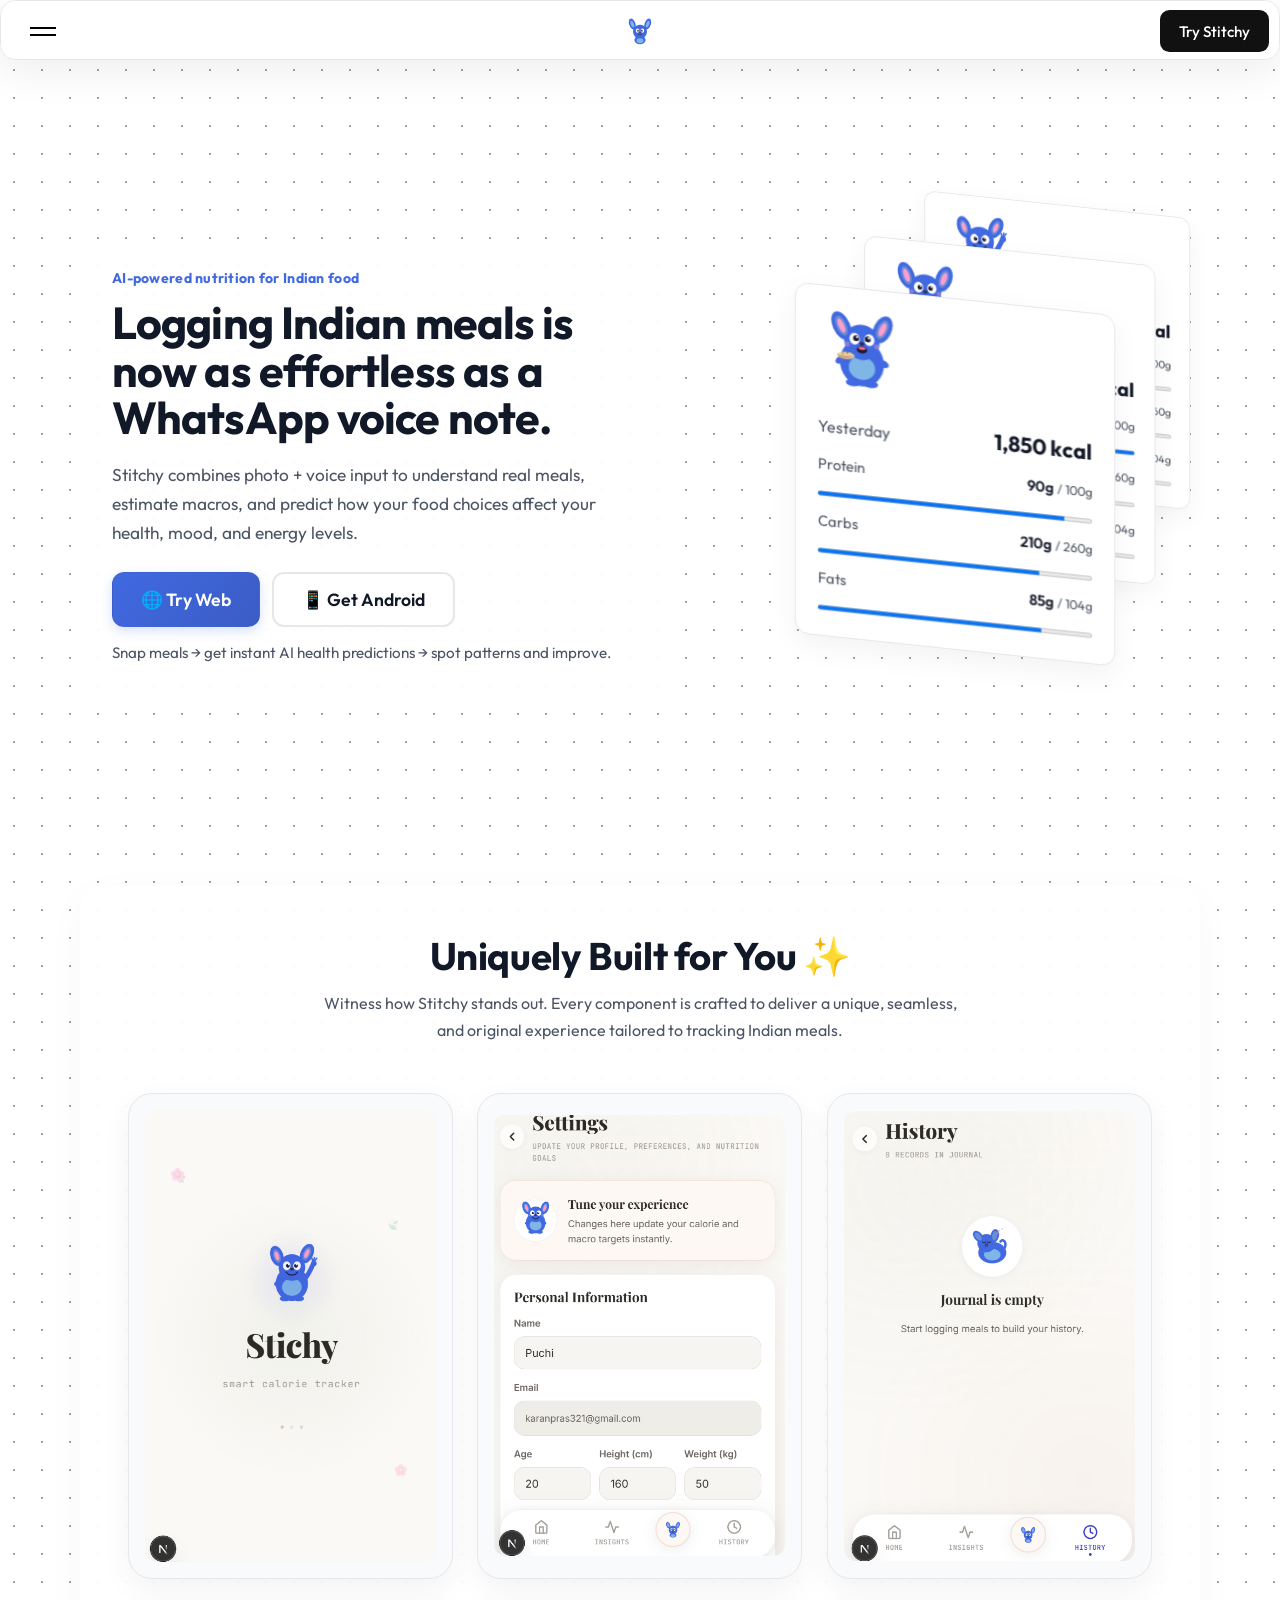
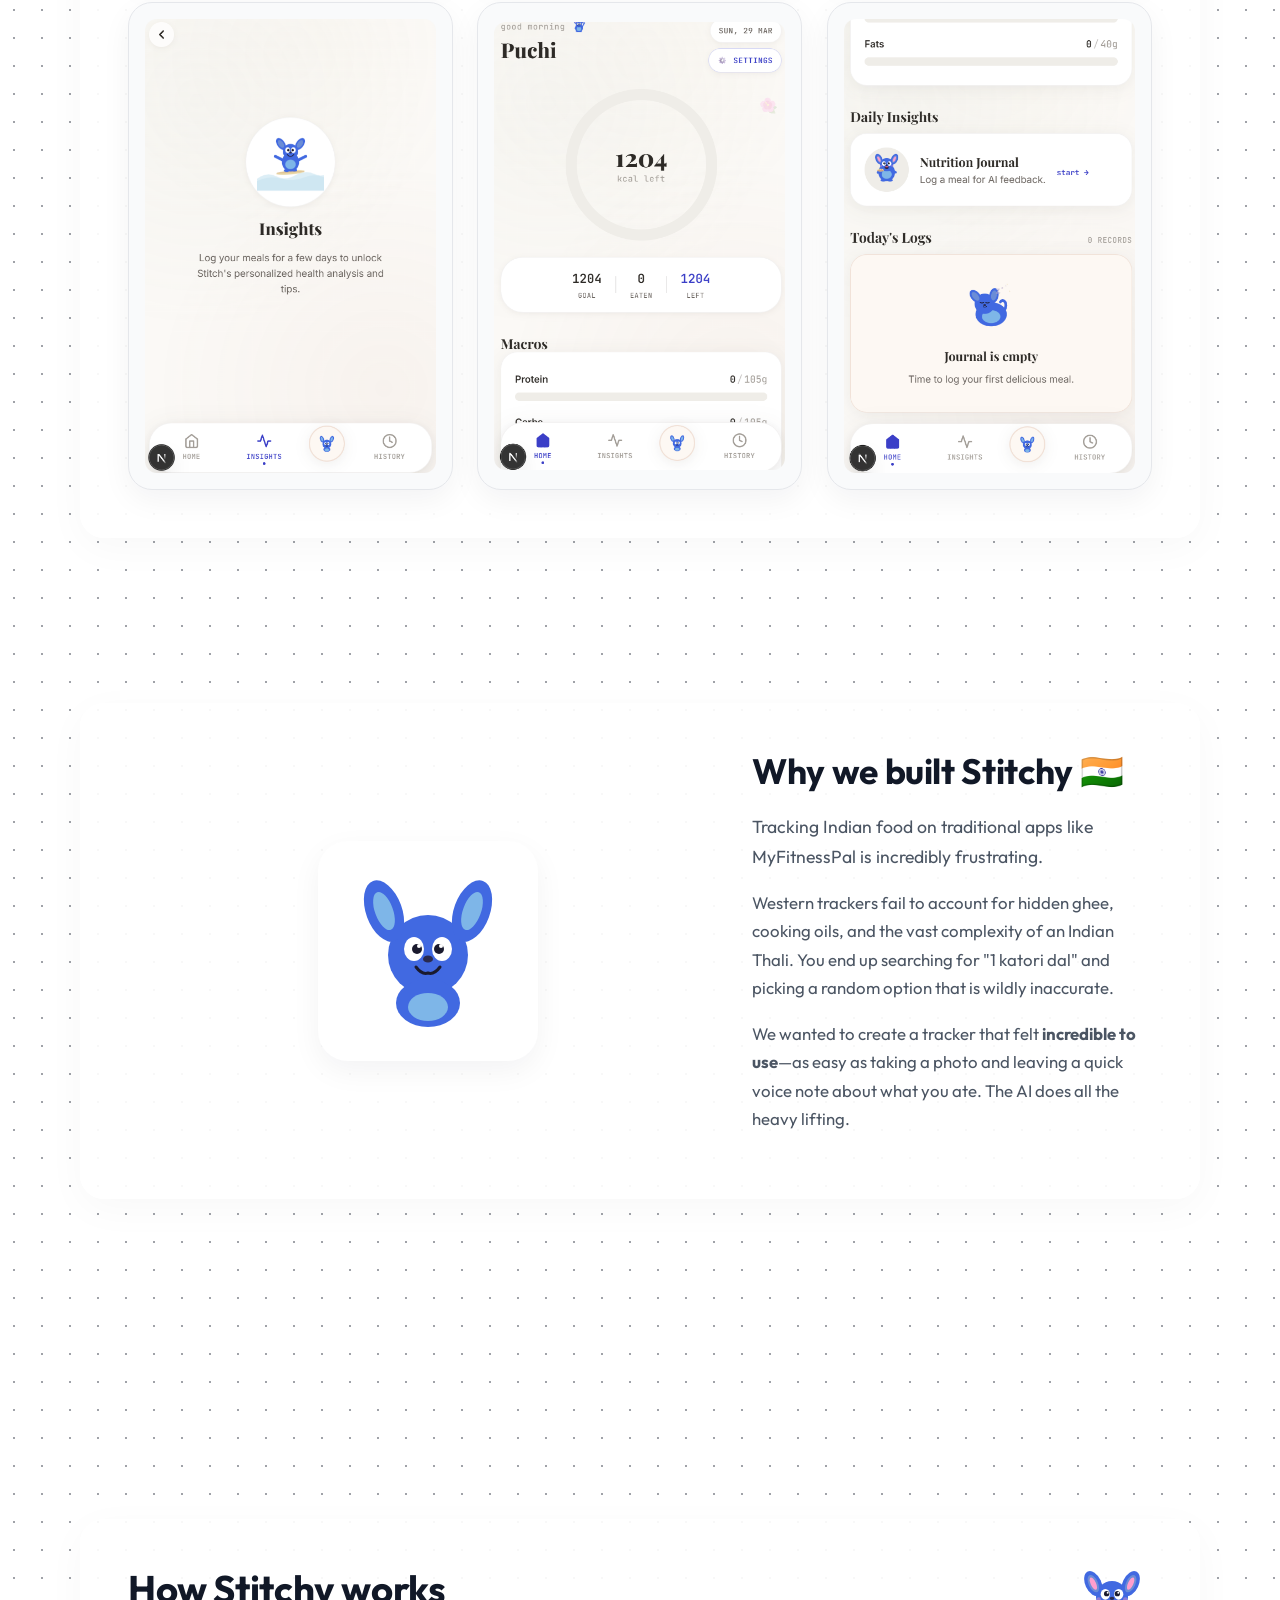
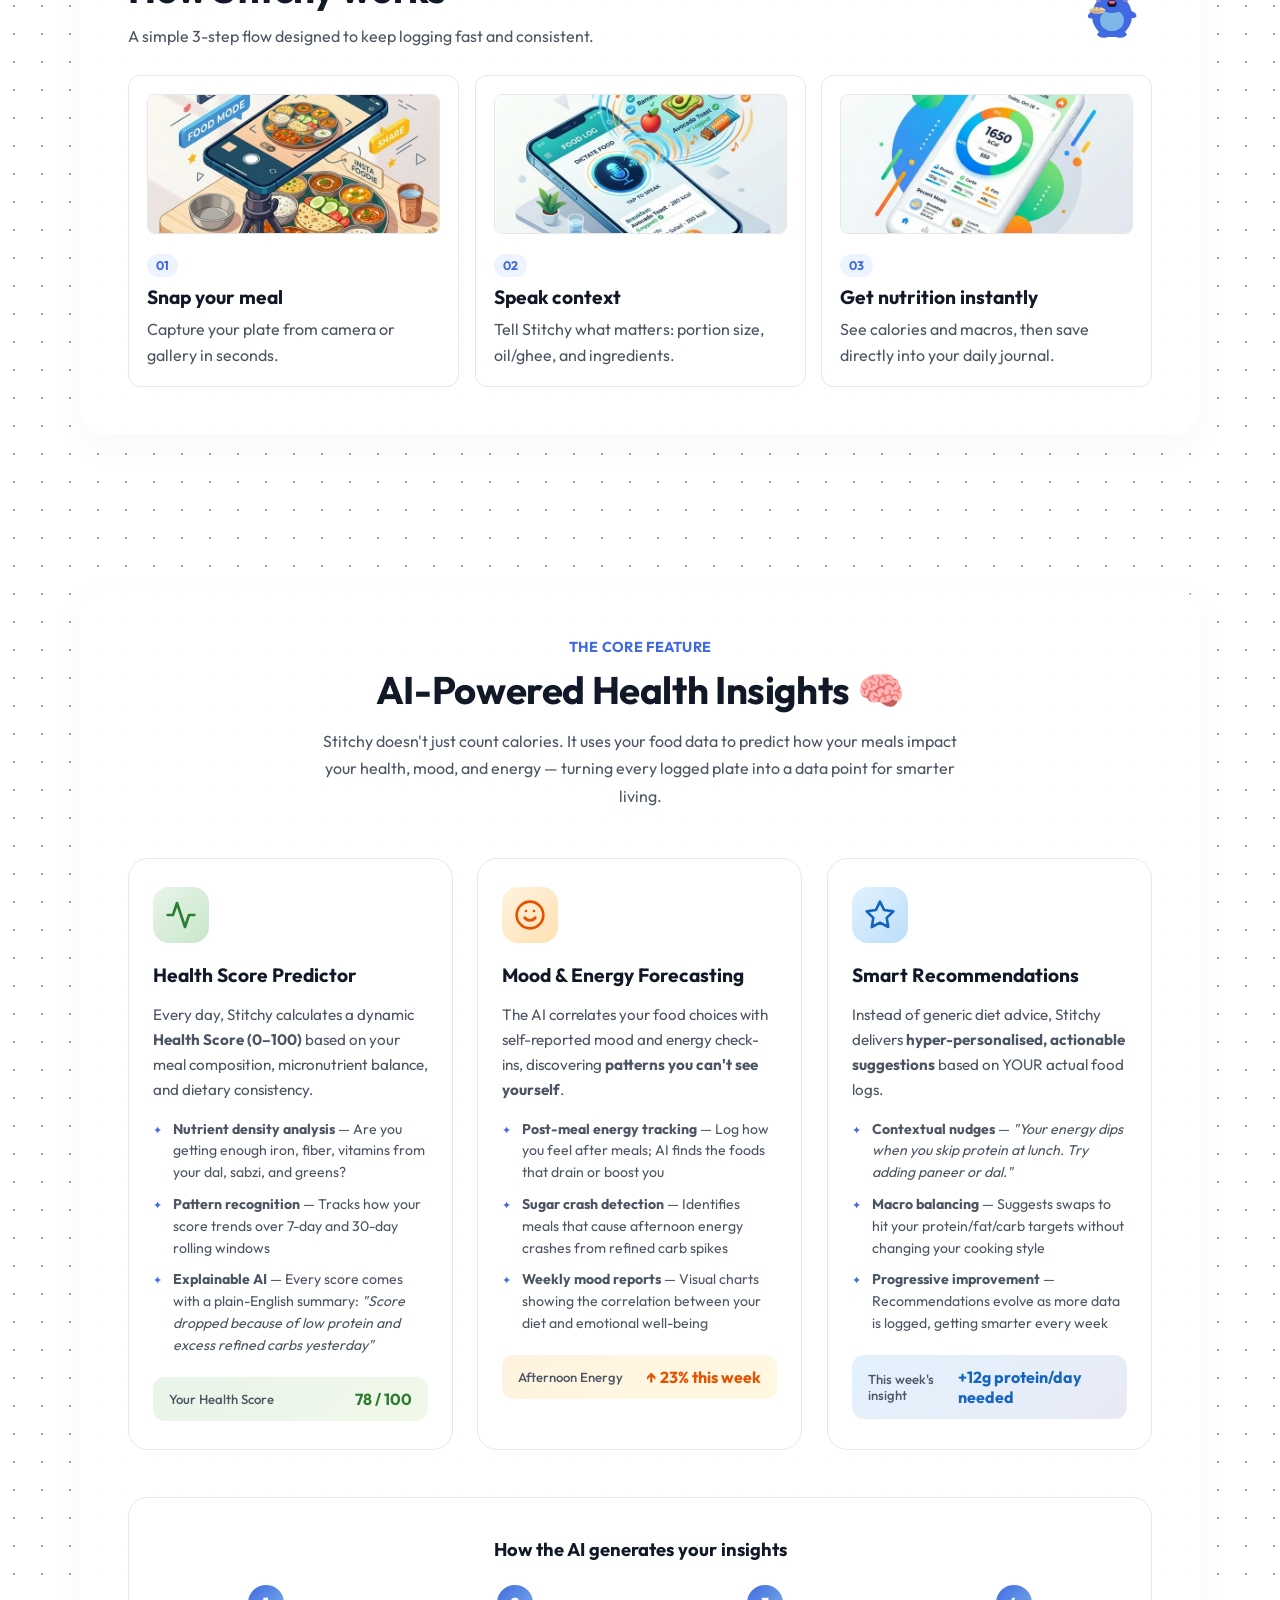
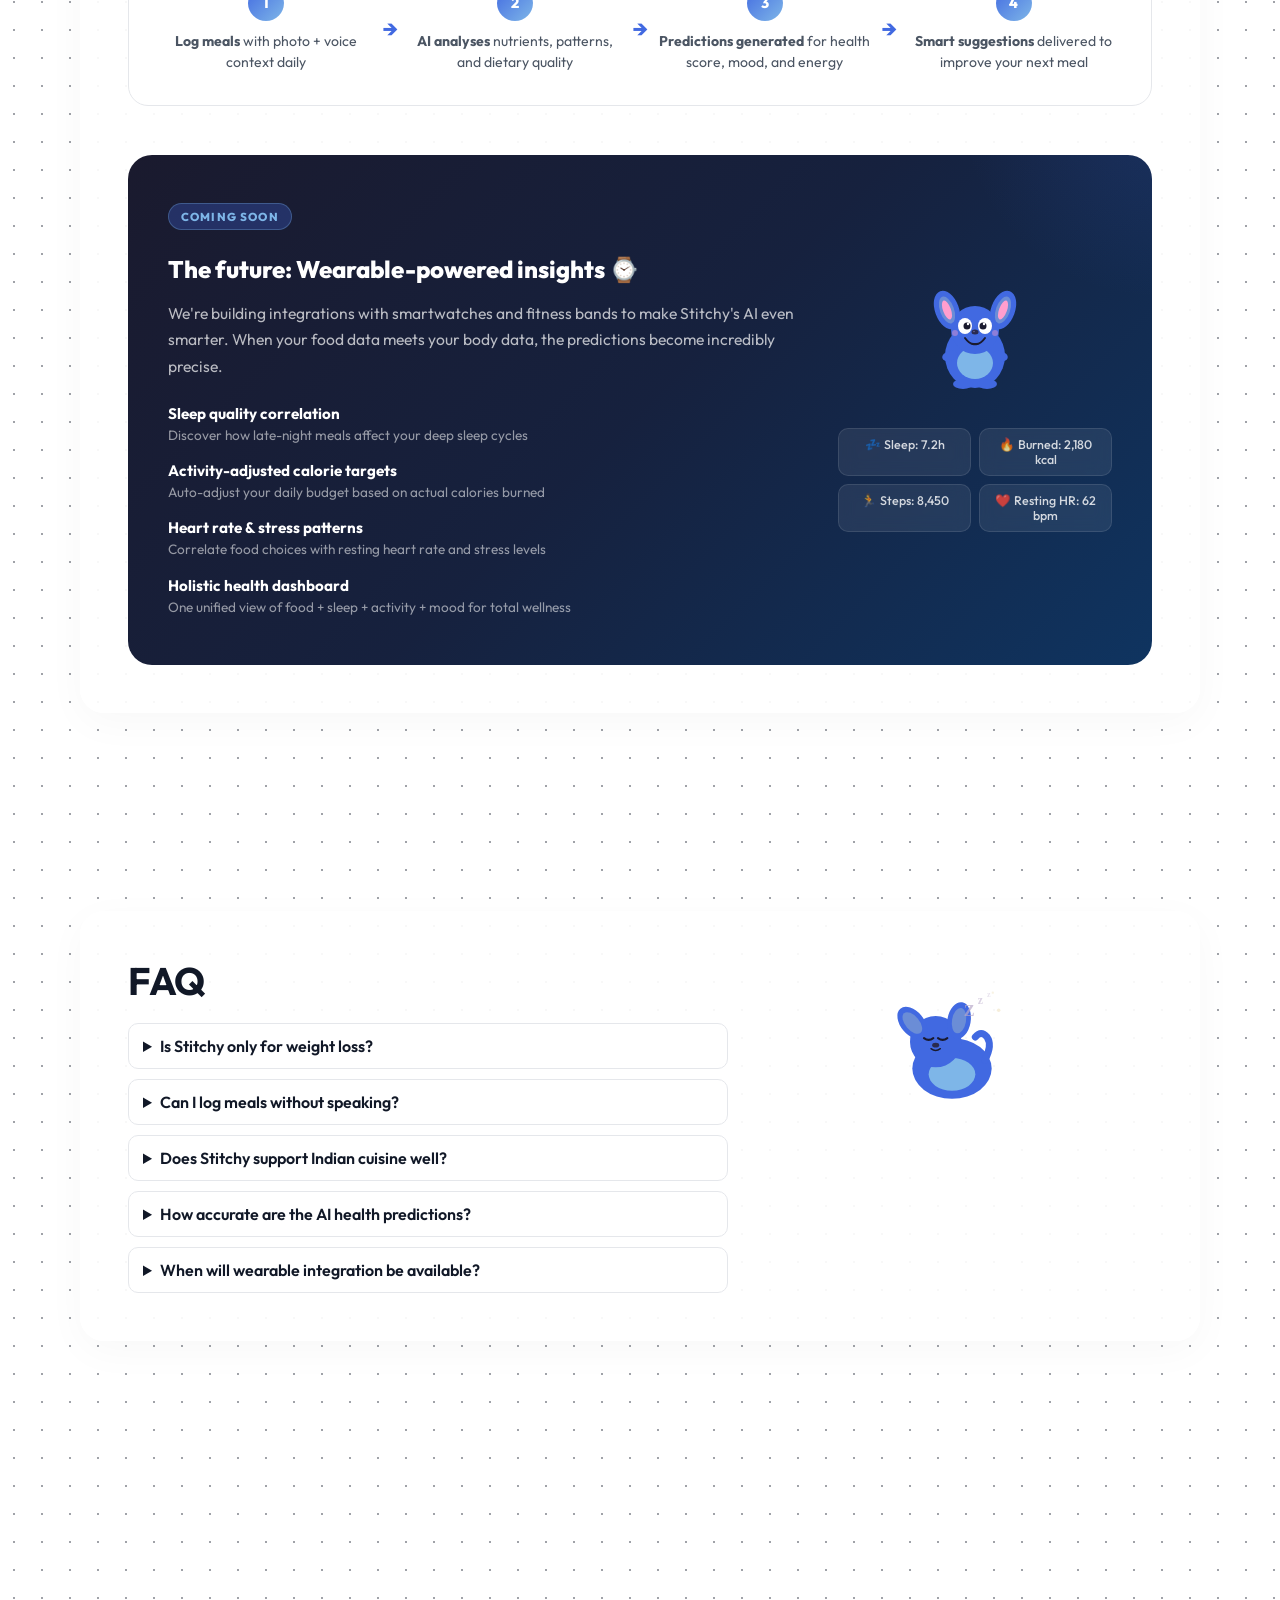
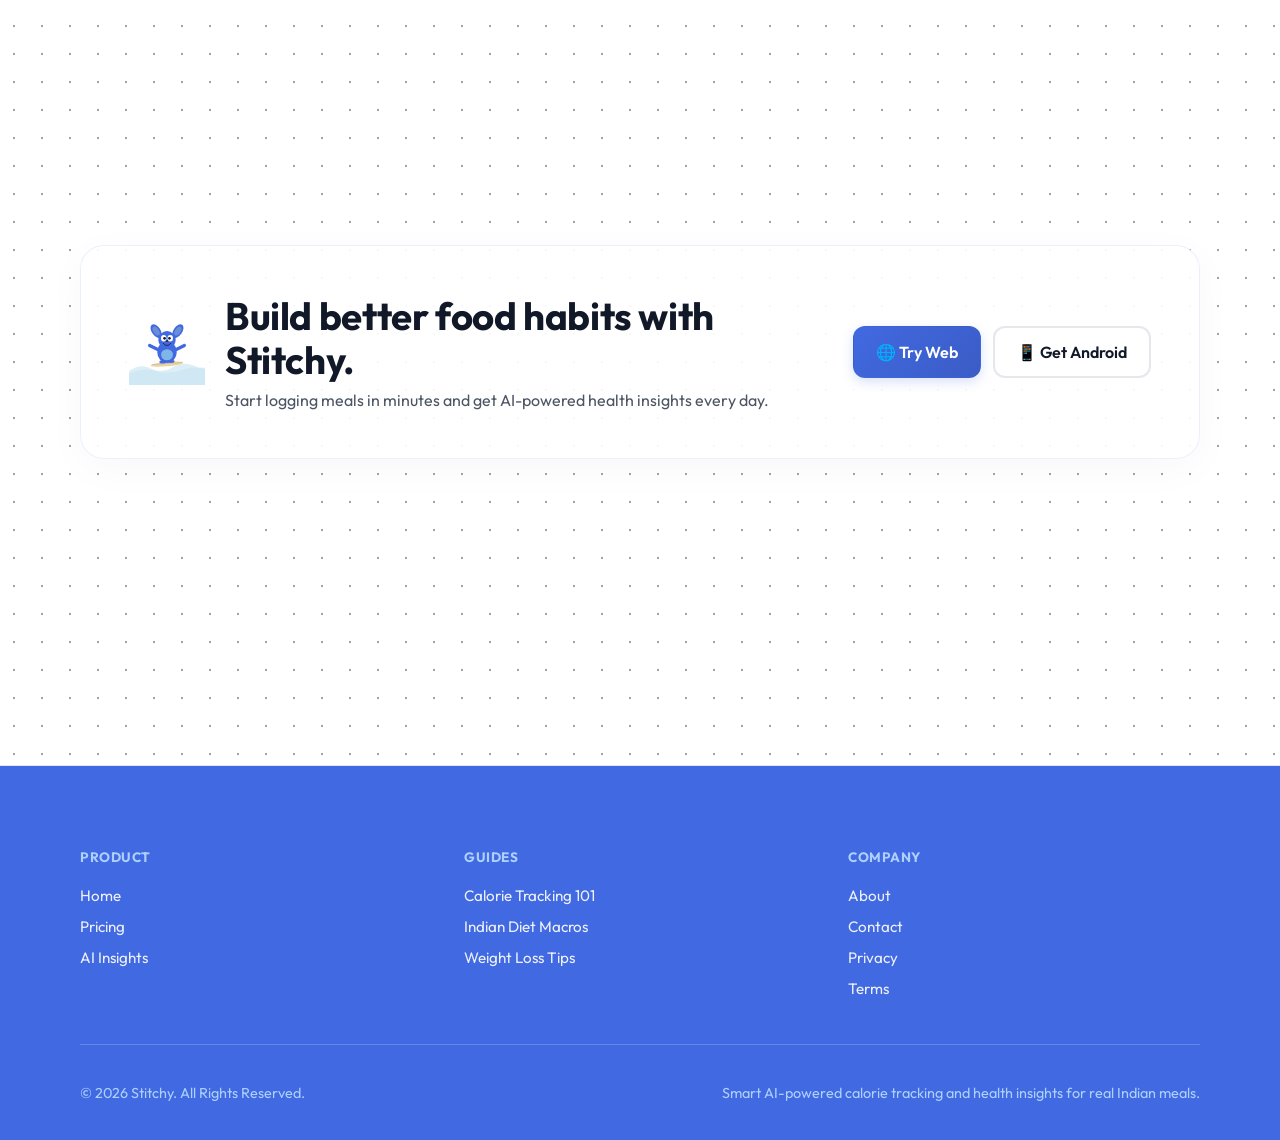
==== commit 49e70e84: "chore: updating the page for deployed web" ====
--- a/index.html
+++ b/index.html
@@ -13,111 +13,113 @@
   <link href="https://fonts.googleapis.com/css2?family=Outfit:wght@300;400;500;600;700;800&display=swap"
     rel="stylesheet" />
   <script src="https://cdnjs.cloudflare.com/ajax/libs/gsap/3.12.2/gsap.min.js"></script>
-  <link rel="stylesheet" href="./styles.css?v=1774728863042" />
+  <link rel="stylesheet" href="./styles.css?v=1775018997530" />
 </head>
 
 <body>
 
-  <div class="card-nav-container">
+  <!-- BEGIN:NAV -->
+<div class="card-nav-container">
     <nav class="card-nav" id="globalNav" style="background-color: #fff;">
-      <div class="card-nav-top">
-        <div class="hamburger-menu" id="hamburgerMenu" role="button" aria-label="Open menu" tabindex="0"
-          style="color: #000;">
-          <div class="hamburger-line"></div>
-          <div class="hamburger-line"></div>
-        </div>
-
-        <a class="logo-container" href="./index.html" style="text-decoration:none;">
-          <img src="./mascots/logo.svg" alt="Stitchy Logo" class="logo" />
-        </a>
-
-        <a href="./early-access.html" class="card-nav-cta-button"
-          style="background-color: #111; color: white; display: flex; text-decoration: none;">Get Started</a>
-      </div>
-
-      <div class="card-nav-content" id="cardNavContent" aria-hidden="true">
-        <div class="nav-card" style="background-color: #f3f4f6; color: #111827;">
-          <div class="nav-card-label">Product</div>
-          <div class="nav-card-links">
-
-            <a class="nav-card-link" href="./index.html">
-              <svg stroke="currentColor" fill="currentColor" stroke-width="0" viewBox="0 0 24 24"
-                class="nav-card-link-icon" height="1em" width="1em" xmlns="http://www.w3.org/2000/svg">
-                <path d="M10 20v-6h4v6h5v-8h3L12 3 2 12h3v8z"></path>
-              </svg>
-              Home
+        <div class="card-nav-top">
+            <div class="hamburger-menu" id="hamburgerMenu" role="button" aria-label="Open menu" tabindex="0"
+                style="color: #000;">
+                <div class="hamburger-line"></div>
+                <div class="hamburger-line"></div>
+            </div>
+
+            <a class="logo-container" href="./index.html" style="text-decoration:none;">
+                <img src="./mascots/logo.svg" alt="Stitchy Logo" class="logo" />
             </a>
-            <a class="nav-card-link" href="./index.html#how">
-              <svg stroke="currentColor" fill="currentColor" stroke-width="0" viewBox="0 0 24 24"
-                class="nav-card-link-icon" height="1em" width="1em" xmlns="http://www.w3.org/2000/svg">
-                <path d="M12 4l-1.41 1.41L16.17 11H4v2h12.17l-5.58 5.59L12 20l8-8z"></path>
-              </svg>
-              How it Works
-            </a>
-            <a class="nav-card-link" href="./index.html#features">
-              <svg stroke="currentColor" fill="currentColor" stroke-width="0" viewBox="0 0 24 24"
-                class="nav-card-link-icon" height="1em" width="1em" xmlns="http://www.w3.org/2000/svg">
-                <path d="M12 4l-1.41 1.41L16.17 11H4v2h12.17l-5.58 5.59L12 20l8-8z"></path>
-              </svg>
-              Features
-            </a>
-            <a class="nav-card-link" href="./index.html#insights">
-              <svg stroke="currentColor" fill="currentColor" stroke-width="0" viewBox="0 0 24 24"
-                class="nav-card-link-icon" height="1em" width="1em" xmlns="http://www.w3.org/2000/svg">
-                <path d="M12 4l-1.41 1.41L16.17 11H4v2h12.17l-5.58 5.59L12 20l8-8z"></path>
-              </svg>
-              AI Insights
-            </a>
-          </div>
-        </div>
-        <div class="nav-card" style="background-color: #e5e7eb; color: #111827;">
-          <div class="nav-card-label">Company</div>
-          <div class="nav-card-links">
-            <a class="nav-card-link" href="./about.html">
-              <svg stroke="currentColor" fill="currentColor" stroke-width="0" viewBox="0 0 24 24"
-                class="nav-card-link-icon" height="1em" width="1em" xmlns="http://www.w3.org/2000/svg">
-                <path d="M12 4l-1.41 1.41L16.17 11H4v2h12.17l-5.58 5.59L12 20l8-8z"></path>
-              </svg>
-              About Us
-            </a>
-            <a class="nav-card-link" href="./contact.html">
-              <svg stroke="currentColor" fill="currentColor" stroke-width="0" viewBox="0 0 24 24"
-                class="nav-card-link-icon" height="1em" width="1em" xmlns="http://www.w3.org/2000/svg">
-                <path d="M12 4l-1.41 1.41L16.17 11H4v2h12.17l-5.58 5.59L12 20l8-8z"></path>
-              </svg>
-              Contact
-            </a>
-            <a class="nav-card-link" href="./pricing.html">
-              <svg stroke="currentColor" fill="currentColor" stroke-width="0" viewBox="0 0 24 24"
-                class="nav-card-link-icon" height="1em" width="1em" xmlns="http://www.w3.org/2000/svg">
-                <path d="M12 4l-1.41 1.41L16.17 11H4v2h12.17l-5.58 5.59L12 20l8-8z"></path>
-              </svg>
-              Pricing
-            </a>
-          </div>
-        </div>
-        <div class="nav-card" style="background-color: #f9fafb; color: #111827;">
-          <div class="nav-card-label">Legal</div>
-          <div class="nav-card-links">
-            <a class="nav-card-link" href="./privacy.html">
-              <svg stroke="currentColor" fill="currentColor" stroke-width="0" viewBox="0 0 24 24"
-                class="nav-card-link-icon" height="1em" width="1em" xmlns="http://www.w3.org/2000/svg">
-                <path d="M12 4l-1.41 1.41L16.17 11H4v2h12.17l-5.58 5.59L12 20l8-8z"></path>
-              </svg>
-              Privacy Policy
-            </a>
-            <a class="nav-card-link" href="./terms.html">
-              <svg stroke="currentColor" fill="currentColor" stroke-width="0" viewBox="0 0 24 24"
-                class="nav-card-link-icon" height="1em" width="1em" xmlns="http://www.w3.org/2000/svg">
-                <path d="M12 4l-1.41 1.41L16.17 11H4v2h12.17l-5.58 5.59L12 20l8-8z"></path>
-              </svg>
-              Terms of Service
-            </a>
-          </div>
-        </div>
-      </div>
+
+            <a href="https://stitchycalorie.vercel.app" class="card-nav-cta-button"
+                style="background-color: #111; color: white; display: flex; text-decoration: none;">Try Stitchy</a>
+        </div>
+
+        <div class="card-nav-content" id="cardNavContent" aria-hidden="true">
+            <div class="nav-card" style="background-color: #f3f4f6; color: #111827;">
+                <div class="nav-card-label">Product</div>
+                <div class="nav-card-links">
+
+                    <a class="nav-card-link" href="./index.html">
+                        <svg stroke="currentColor" fill="currentColor" stroke-width="0" viewBox="0 0 24 24"
+                            class="nav-card-link-icon" height="1em" width="1em" xmlns="http://www.w3.org/2000/svg">
+                            <path d="M10 20v-6h4v6h5v-8h3L12 3 2 12h3v8z"></path>
+                        </svg>
+                        Home
+                    </a>
+                    <a class="nav-card-link" href="./index.html#how">
+                        <svg stroke="currentColor" fill="currentColor" stroke-width="0" viewBox="0 0 24 24"
+                            class="nav-card-link-icon" height="1em" width="1em" xmlns="http://www.w3.org/2000/svg">
+                            <path d="M12 4l-1.41 1.41L16.17 11H4v2h12.17l-5.58 5.59L12 20l8-8z"></path>
+                        </svg>
+                        How it Works
+                    </a>
+                    <a class="nav-card-link" href="./index.html#features">
+                        <svg stroke="currentColor" fill="currentColor" stroke-width="0" viewBox="0 0 24 24"
+                            class="nav-card-link-icon" height="1em" width="1em" xmlns="http://www.w3.org/2000/svg">
+                            <path d="M12 4l-1.41 1.41L16.17 11H4v2h12.17l-5.58 5.59L12 20l8-8z"></path>
+                        </svg>
+                        Features
+                    </a>
+                    <a class="nav-card-link" href="./index.html#insights">
+                        <svg stroke="currentColor" fill="currentColor" stroke-width="0" viewBox="0 0 24 24"
+                            class="nav-card-link-icon" height="1em" width="1em" xmlns="http://www.w3.org/2000/svg">
+                            <path d="M12 4l-1.41 1.41L16.17 11H4v2h12.17l-5.58 5.59L12 20l8-8z"></path>
+                        </svg>
+                        AI Insights
+                    </a>
+                </div>
+            </div>
+            <div class="nav-card" style="background-color: #e5e7eb; color: #111827;">
+                <div class="nav-card-label">Company</div>
+                <div class="nav-card-links">
+                    <a class="nav-card-link" href="./about.html">
+                        <svg stroke="currentColor" fill="currentColor" stroke-width="0" viewBox="0 0 24 24"
+                            class="nav-card-link-icon" height="1em" width="1em" xmlns="http://www.w3.org/2000/svg">
+                            <path d="M12 4l-1.41 1.41L16.17 11H4v2h12.17l-5.58 5.59L12 20l8-8z"></path>
+                        </svg>
+                        About Us
+                    </a>
+                    <a class="nav-card-link" href="./contact.html">
+                        <svg stroke="currentColor" fill="currentColor" stroke-width="0" viewBox="0 0 24 24"
+                            class="nav-card-link-icon" height="1em" width="1em" xmlns="http://www.w3.org/2000/svg">
+                            <path d="M12 4l-1.41 1.41L16.17 11H4v2h12.17l-5.58 5.59L12 20l8-8z"></path>
+                        </svg>
+                        Contact
+                    </a>
+                    <a class="nav-card-link" href="./pricing.html">
+                        <svg stroke="currentColor" fill="currentColor" stroke-width="0" viewBox="0 0 24 24"
+                            class="nav-card-link-icon" height="1em" width="1em" xmlns="http://www.w3.org/2000/svg">
+                            <path d="M12 4l-1.41 1.41L16.17 11H4v2h12.17l-5.58 5.59L12 20l8-8z"></path>
+                        </svg>
+                        Pricing
+                    </a>
+                </div>
+            </div>
+            <div class="nav-card" style="background-color: #f9fafb; color: #111827;">
+                <div class="nav-card-label">Legal</div>
+                <div class="nav-card-links">
+                    <a class="nav-card-link" href="./privacy.html">
+                        <svg stroke="currentColor" fill="currentColor" stroke-width="0" viewBox="0 0 24 24"
+                            class="nav-card-link-icon" height="1em" width="1em" xmlns="http://www.w3.org/2000/svg">
+                            <path d="M12 4l-1.41 1.41L16.17 11H4v2h12.17l-5.58 5.59L12 20l8-8z"></path>
+                        </svg>
+                        Privacy Policy
+                    </a>
+                    <a class="nav-card-link" href="./terms.html">
+                        <svg stroke="currentColor" fill="currentColor" stroke-width="0" viewBox="0 0 24 24"
+                            class="nav-card-link-icon" height="1em" width="1em" xmlns="http://www.w3.org/2000/svg">
+                            <path d="M12 4l-1.41 1.41L16.17 11H4v2h12.17l-5.58 5.59L12 20l8-8z"></path>
+                        </svg>
+                        Terms of Service
+                    </a>
+                </div>
+            </div>
+        </div>
     </nav>
-  </div>
+</div>
+  <!-- END:NAV -->
 
 
   <main id="top">
@@ -132,10 +134,12 @@
             Stitchy combines photo + voice input to understand real meals, estimate macros, and predict how your food
             choices affect your health, mood, and energy levels.
           </p>
-          <div class="hero-actions">
-            <a class="btn btn-primary" href="./early-access.html" style="font-size:1.1rem; padding: 14px 28px;">🚀 Start
-              Tracking
-              Free</a>
+          <div class="hero-actions" style="gap: 12px;">
+            <a class="btn btn-primary" href="https://stitchycalorie.vercel.app"
+              style="font-size:1.1rem; padding: 14px 28px;">🌐 Try Web</a>
+            <a class="btn btn-secondary" href="./coming-soon.html"
+              style="font-size:1.1rem; padding: 14px 28px; border: 2px solid var(--border); background: #fff;">📱 Get
+              Android</a>
           </div>
           <p class="hero-subtext">Snap meals → get instant AI health predictions → spot patterns and improve.</p>
         </div>
@@ -563,74 +567,48 @@
           <h2>Build better food habits with Stitchy.</h2>
           <p>Start logging meals in minutes and get AI-powered health insights every day.</p>
         </div>
-        <a class="btn btn-primary btn-lg" href="./early-access.html">Start Tracking Free</a>
+        <div style="display: flex; gap: 12px; flex-wrap: wrap;">
+          <a class="btn btn-primary btn-lg" href="https://stitchycalorie.vercel.app">🌐 Try Web</a>
+          <a class="btn btn-secondary btn-lg" href="./coming-soon.html"
+            style="border: 2px solid var(--border); background: #fff;">📱 Get Android</a>
+        </div>
       </div>
     </section>
   </main>
 
-  <footer class="site-footer" style="background: #4169e1; color: white;">
+  <!-- BEGIN:FOOTER -->
+<footer class="site-footer" style="background: #4169e1; color: white;">
     <div class="container">
-      <div class="footer-grid"
-        style="display: grid; grid-template-columns: repeat(auto-fit, minmax(200px, 1fr)); gap: 32px; padding: 64px 0 24px;">
-        <div class="col">
-          <h4 style="color: #aed0ff; font-size: 0.85rem; margin-bottom: 20px; letter-spacing: 0.5px;">PRODUCT</h4>
-          <a href="./index.html"
-            style="display: block; color: white; text-decoration: none; margin-bottom: 12px; font-size: 0.95rem; opacity: 0.9;"
-            onmouseover="this.style.opacity='1'; this.style.textDecoration='underline'"
-            onmouseout="this.style.opacity='0.9'; this.style.textDecoration='none'">Home</a>
-          <a href="./pricing.html"
-            style="display: block; color: white; text-decoration: none; margin-bottom: 12px; font-size: 0.95rem; opacity: 0.9;"
-            onmouseover="this.style.opacity='1'; this.style.textDecoration='underline'"
-            onmouseout="this.style.opacity='0.9'; this.style.textDecoration='none'">Pricing</a>
-          <a href="#insights"
-            style="display: block; color: white; text-decoration: none; margin-bottom: 12px; font-size: 0.95rem; opacity: 0.9;"
-            onmouseover="this.style.opacity='1'; this.style.textDecoration='underline'"
-            onmouseout="this.style.opacity='0.9'; this.style.textDecoration='none'">AI Insights</a>
-        </div>
-        <div class="col">
-          <h4 style="color: #aed0ff; font-size: 0.85rem; margin-bottom: 20px; letter-spacing: 0.5px;">GUIDES</h4>
-          <a href="#"
-            style="display: block; color: white; text-decoration: none; margin-bottom: 12px; font-size: 0.95rem; opacity: 0.9;"
-            onmouseover="this.style.opacity='1'; this.style.textDecoration='underline'"
-            onmouseout="this.style.opacity='0.9'; this.style.textDecoration='none'">Calorie Tracking 101</a>
-          <a href="#"
-            style="display: block; color: white; text-decoration: none; margin-bottom: 12px; font-size: 0.95rem; opacity: 0.9;"
-            onmouseover="this.style.opacity='1'; this.style.textDecoration='underline'"
-            onmouseout="this.style.opacity='0.9'; this.style.textDecoration='none'">Indian Diet Macros</a>
-          <a href="#"
-            style="display: block; color: white; text-decoration: none; margin-bottom: 12px; font-size: 0.95rem; opacity: 0.9;"
-            onmouseover="this.style.opacity='1'; this.style.textDecoration='underline'"
-            onmouseout="this.style.opacity='0.9'; this.style.textDecoration='none'">Weight Loss Tips</a>
-        </div>
-        <div class="col">
-          <h4 style="color: #aed0ff; font-size: 0.85rem; margin-bottom: 20px; letter-spacing: 0.5px;">COMPANY</h4>
-          <a href="./about.html"
-            style="display: block; color: white; text-decoration: none; margin-bottom: 12px; font-size: 0.95rem; opacity: 0.9;"
-            onmouseover="this.style.opacity='1'; this.style.textDecoration='underline'"
-            onmouseout="this.style.opacity='0.9'; this.style.textDecoration='none'">About</a>
-          <a href="./contact.html"
-            style="display: block; color: white; text-decoration: none; margin-bottom: 12px; font-size: 0.95rem; opacity: 0.9;"
-            onmouseover="this.style.opacity='1'; this.style.textDecoration='underline'"
-            onmouseout="this.style.opacity='0.9'; this.style.textDecoration='none'">Contact</a>
-          <a href="./privacy.html"
-            style="display: block; color: white; text-decoration: none; margin-bottom: 12px; font-size: 0.95rem; opacity: 0.9;"
-            onmouseover="this.style.opacity='1'; this.style.textDecoration='underline'"
-            onmouseout="this.style.opacity='0.9'; this.style.textDecoration='none'">Privacy</a>
-          <a href="./terms.html"
-            style="display: block; color: white; text-decoration: none; margin-bottom: 12px; font-size: 0.95rem; opacity: 0.9;"
-            onmouseover="this.style.opacity='1'; this.style.textDecoration='underline'"
-            onmouseout="this.style.opacity='0.9'; this.style.textDecoration='none'">Terms</a>
-        </div>
-      </div>
-      <div class="footer-row"
-        style="color: #aed0ff; border-top: 1px solid rgba(255,255,255,0.2); margin-top: 10px; padding-top: 24px; padding-bottom: 24px; font-size: 0.9rem;">
-        <p>© <span id="year"></span> Stitchy. All Rights Reserved.</p>
-        <p>Smart AI-powered calorie tracking and health insights for real Indian meals.</p>
-      </div>
+        <div class="footer-grid">
+            <div class="col">
+                <h4 class="footer-heading">PRODUCT</h4>
+                <a href="./index.html" class="footer-link">Home</a>
+                <a href="./pricing.html" class="footer-link">Pricing</a>
+                <a href="./index.html#insights" class="footer-link">AI Insights</a>
+            </div>
+            <div class="col">
+                <h4 class="footer-heading">GUIDES</h4>
+                <a href="#" class="footer-link">Calorie Tracking 101</a>
+                <a href="#" class="footer-link">Indian Diet Macros</a>
+                <a href="#" class="footer-link">Weight Loss Tips</a>
+            </div>
+            <div class="col">
+                <h4 class="footer-heading">COMPANY</h4>
+                <a href="./about.html" class="footer-link">About</a>
+                <a href="./contact.html" class="footer-link">Contact</a>
+                <a href="./privacy.html" class="footer-link">Privacy</a>
+                <a href="./terms.html" class="footer-link">Terms</a>
+            </div>
+        </div>
+        <div class="footer-row footer-bottom">
+            <p>&copy; <span id="year"></span> Stitchy. All Rights Reserved.</p>
+            <p>Smart AI-powered calorie tracking and health insights for real Indian meals.</p>
+        </div>
     </div>
-  </footer>
-
-  <script src="./script.js?v=1774728863042"></script>
+</footer>
+  <!-- END:FOOTER -->
+
+  <script src="./script.js?v=1775018997530"></script>
 </body>
 
 </html>
--- a/styles.css
+++ b/styles.css
@@ -1745,4 +1745,44 @@
   object-fit: cover;
   transform: scale(1.06);
   display: block;
+}
+
+/* ===== FOOTER ===== */
+
+.footer-grid {
+  display: grid;
+  grid-template-columns: repeat(auto-fit, minmax(200px, 1fr));
+  gap: 32px;
+  padding: 64px 0 24px;
+}
+
+.footer-heading {
+  color: #aed0ff;
+  font-size: 0.85rem;
+  margin-bottom: 20px;
+  letter-spacing: 0.5px;
+}
+
+.footer-link {
+  display: block;
+  color: white;
+  text-decoration: none;
+  margin-bottom: 12px;
+  font-size: 0.95rem;
+  opacity: 0.9;
+  transition: opacity 0.2s ease, text-decoration 0.2s ease;
+}
+
+.footer-link:hover {
+  opacity: 1;
+  text-decoration: underline;
+}
+
+.footer-bottom {
+  color: #aed0ff;
+  border-top: 1px solid rgba(255, 255, 255, 0.2);
+  margin-top: 10px;
+  padding-top: 24px;
+  padding-bottom: 24px;
+  font-size: 0.9rem;
 }
